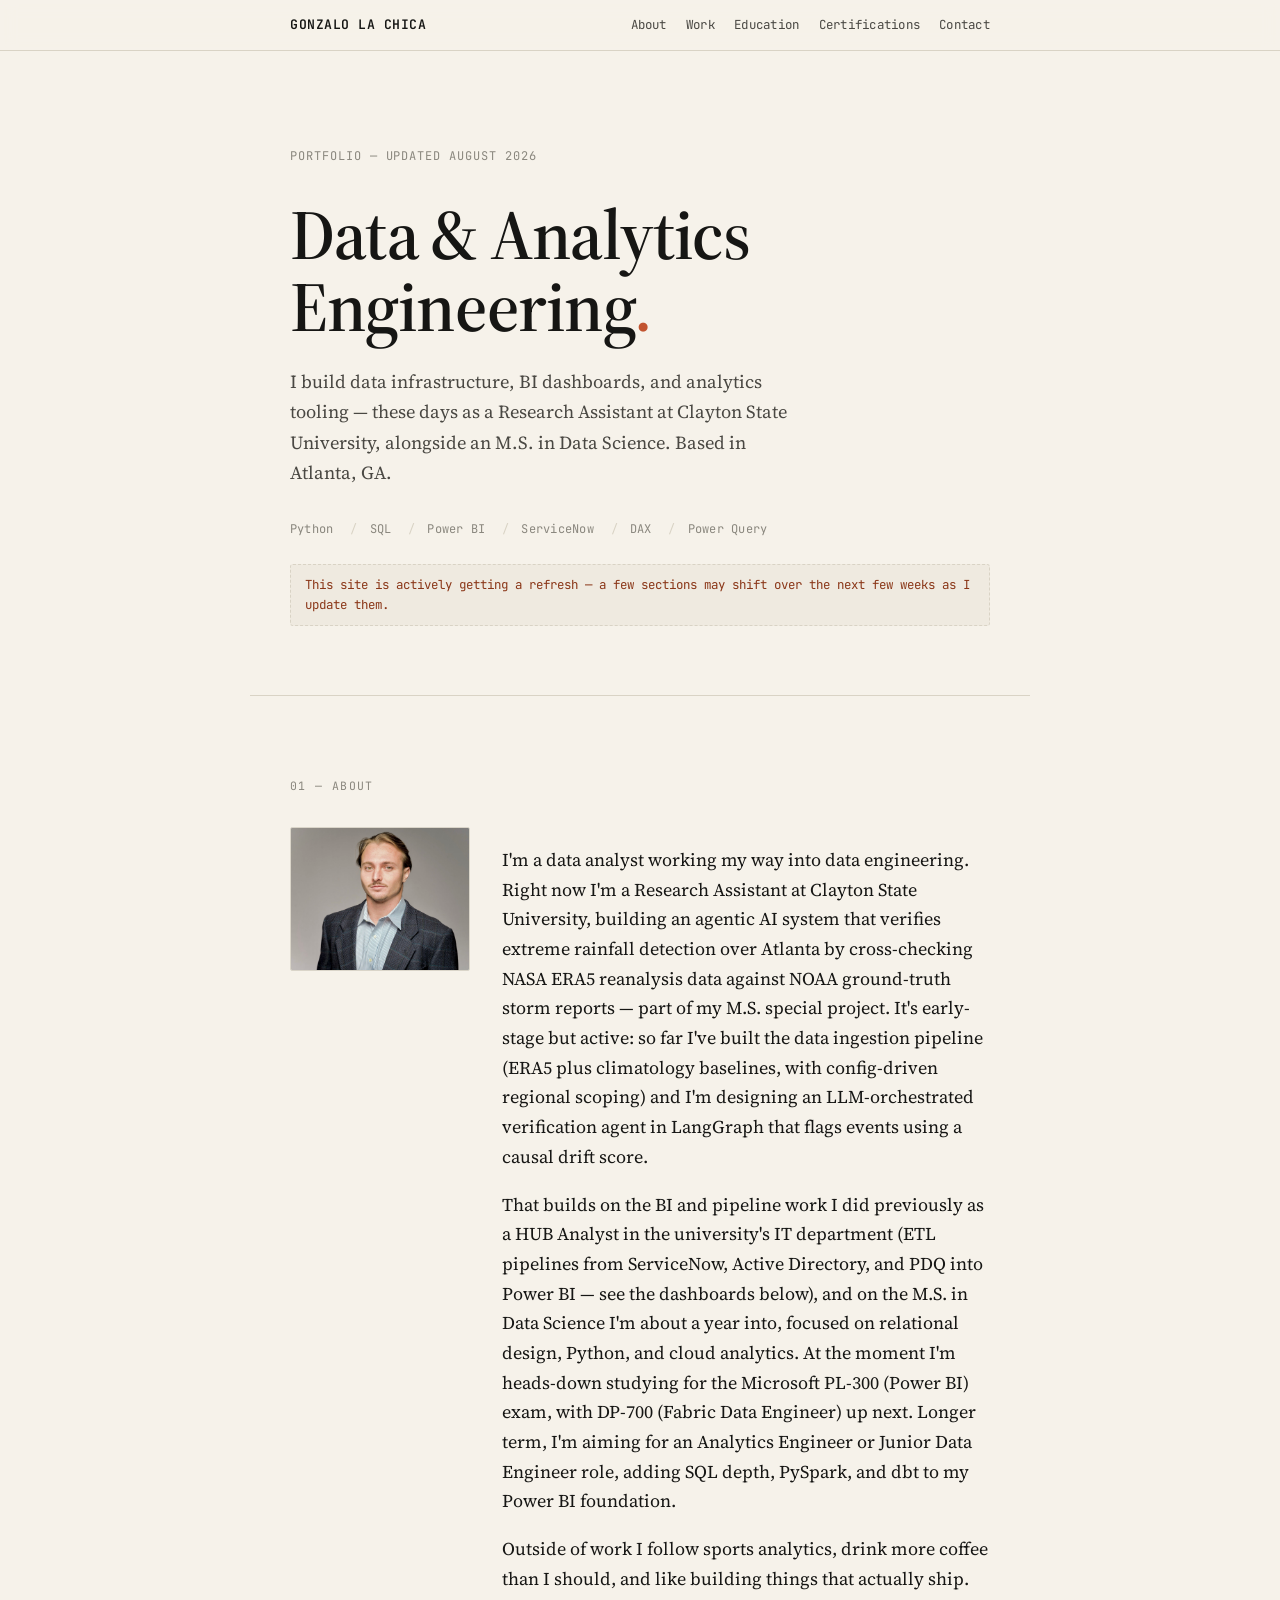
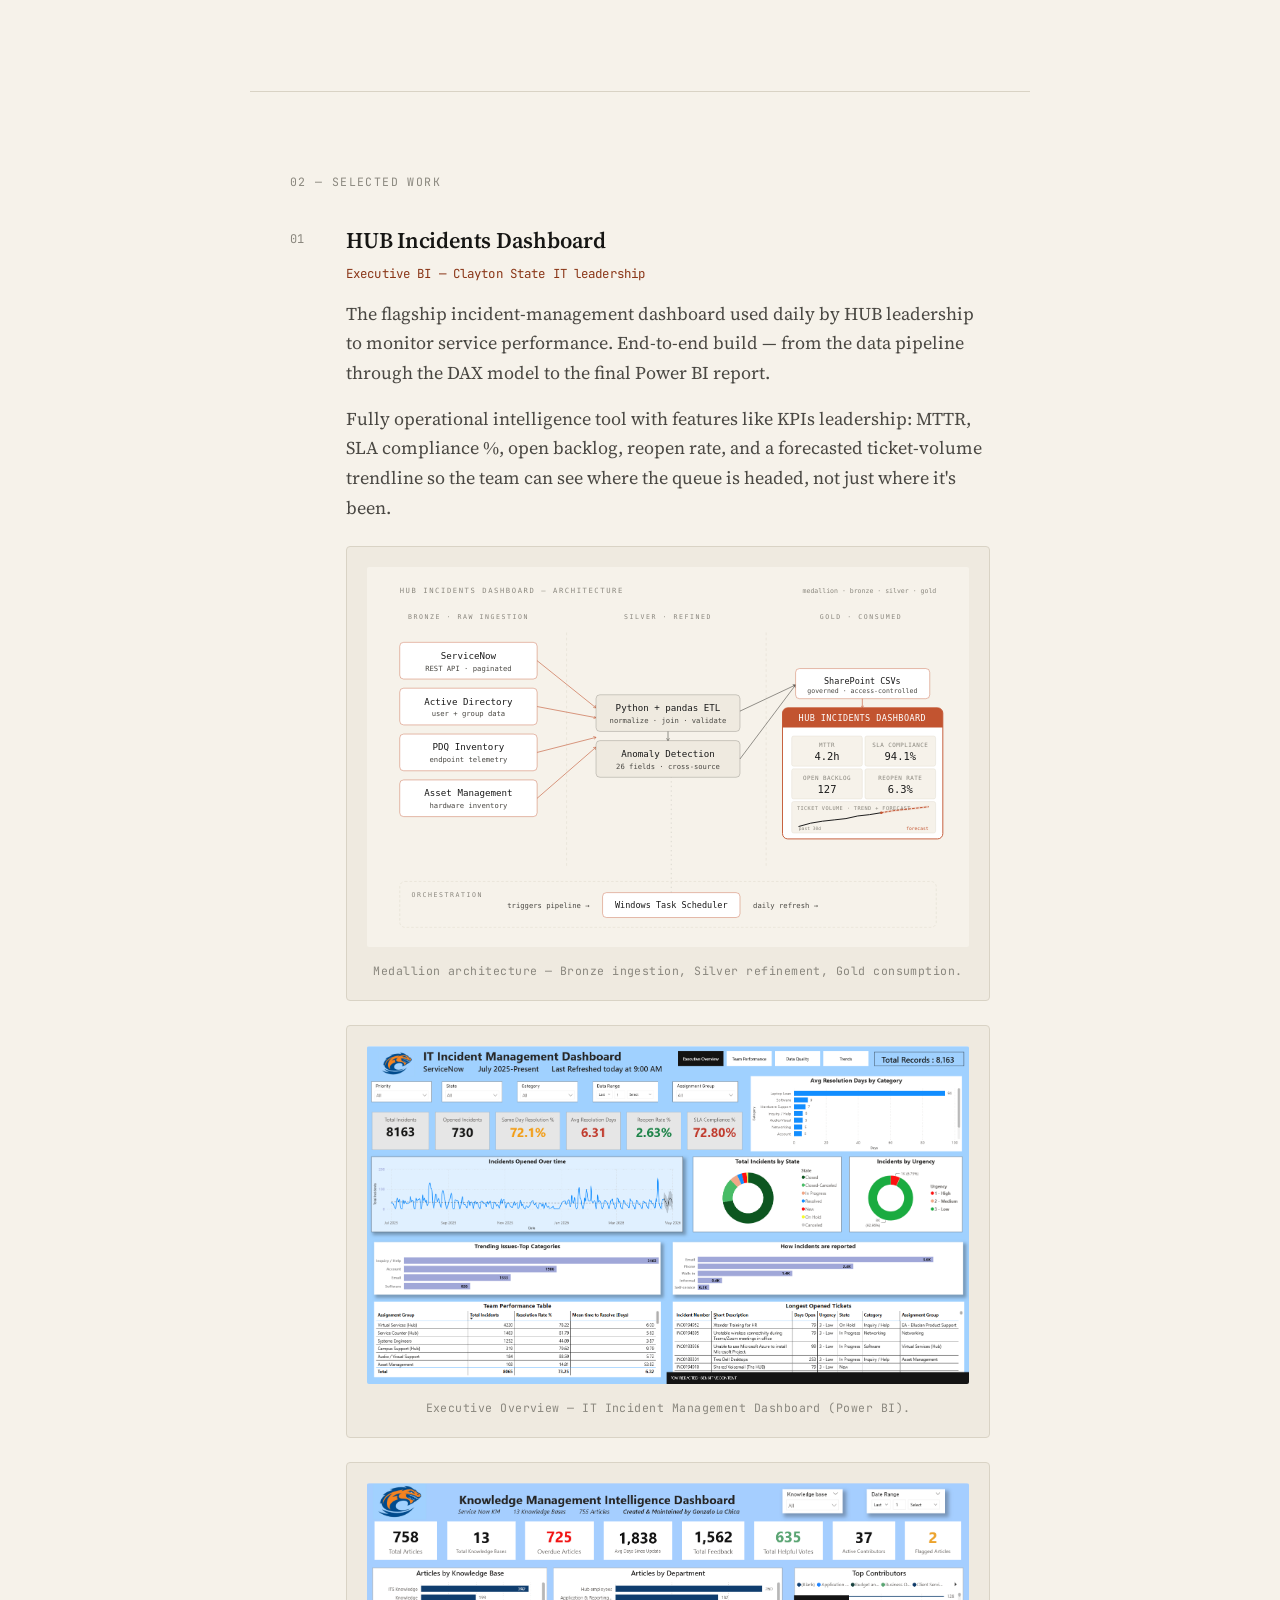
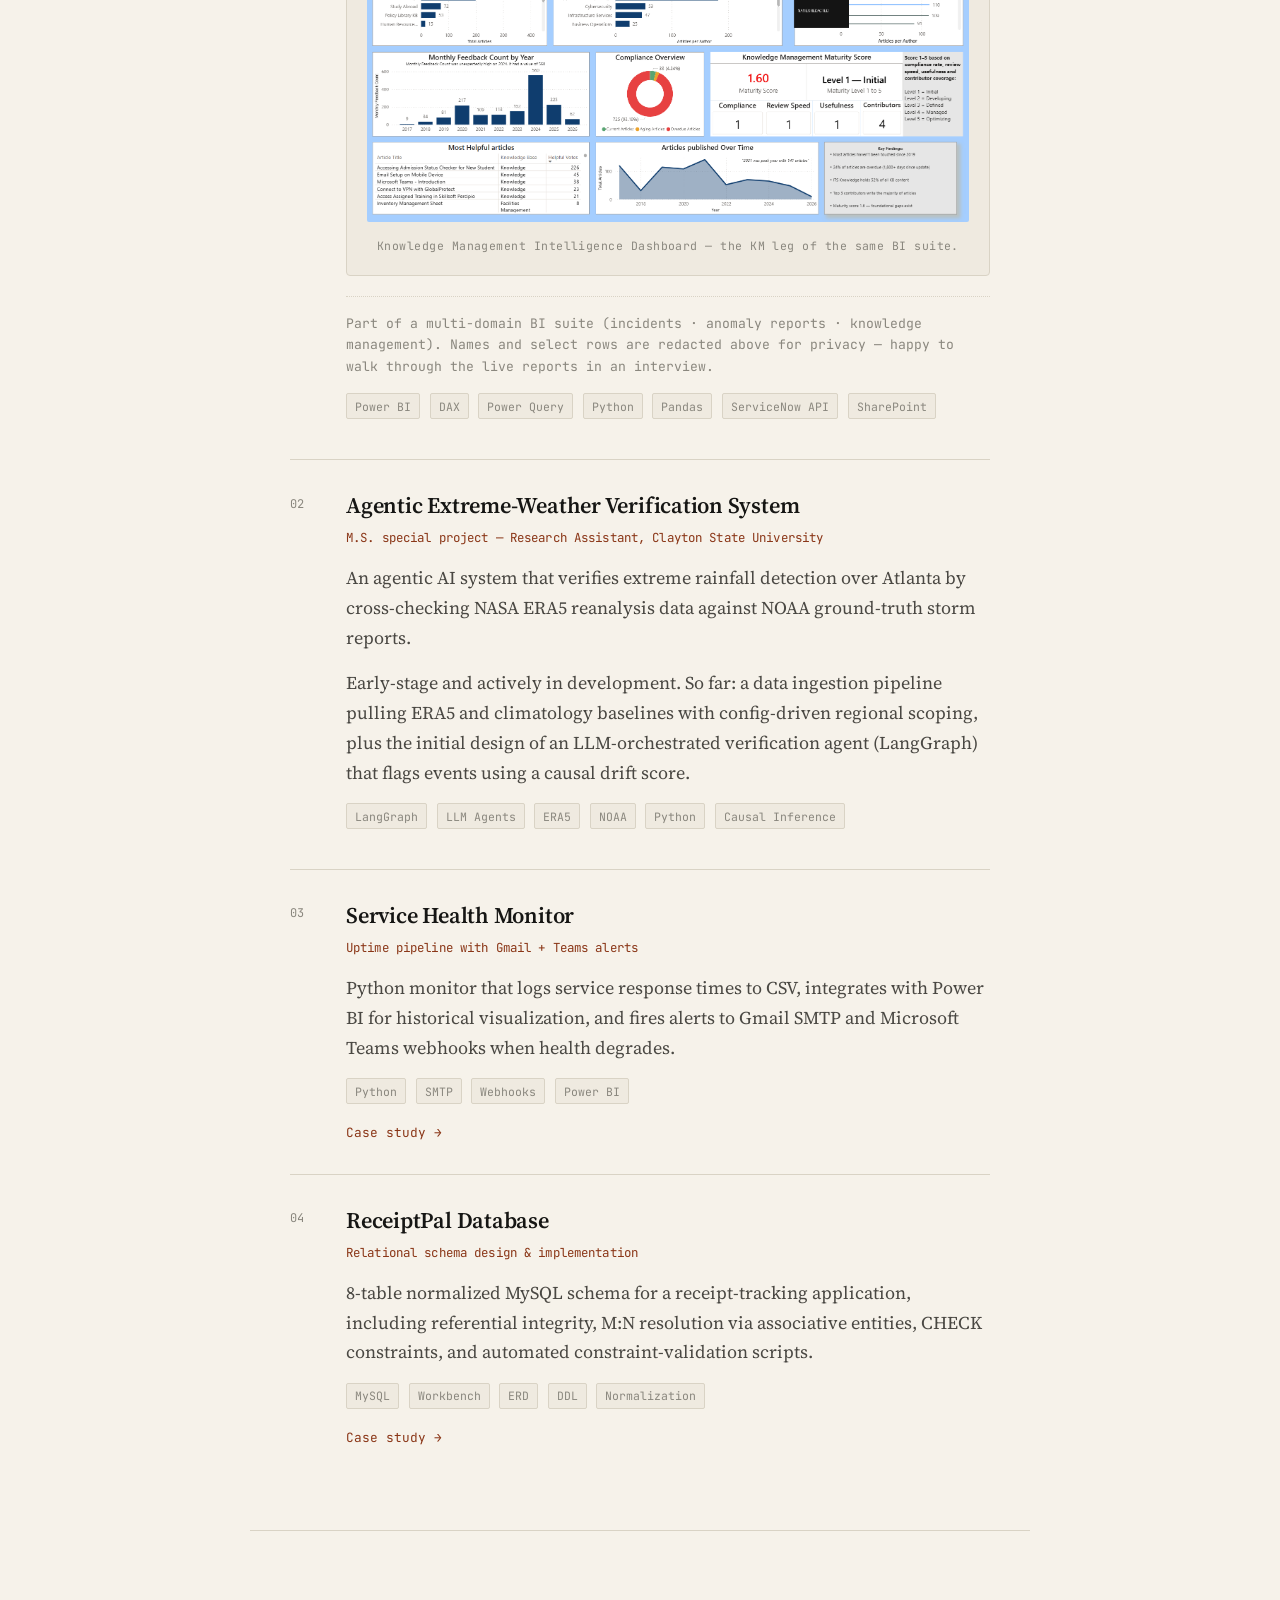
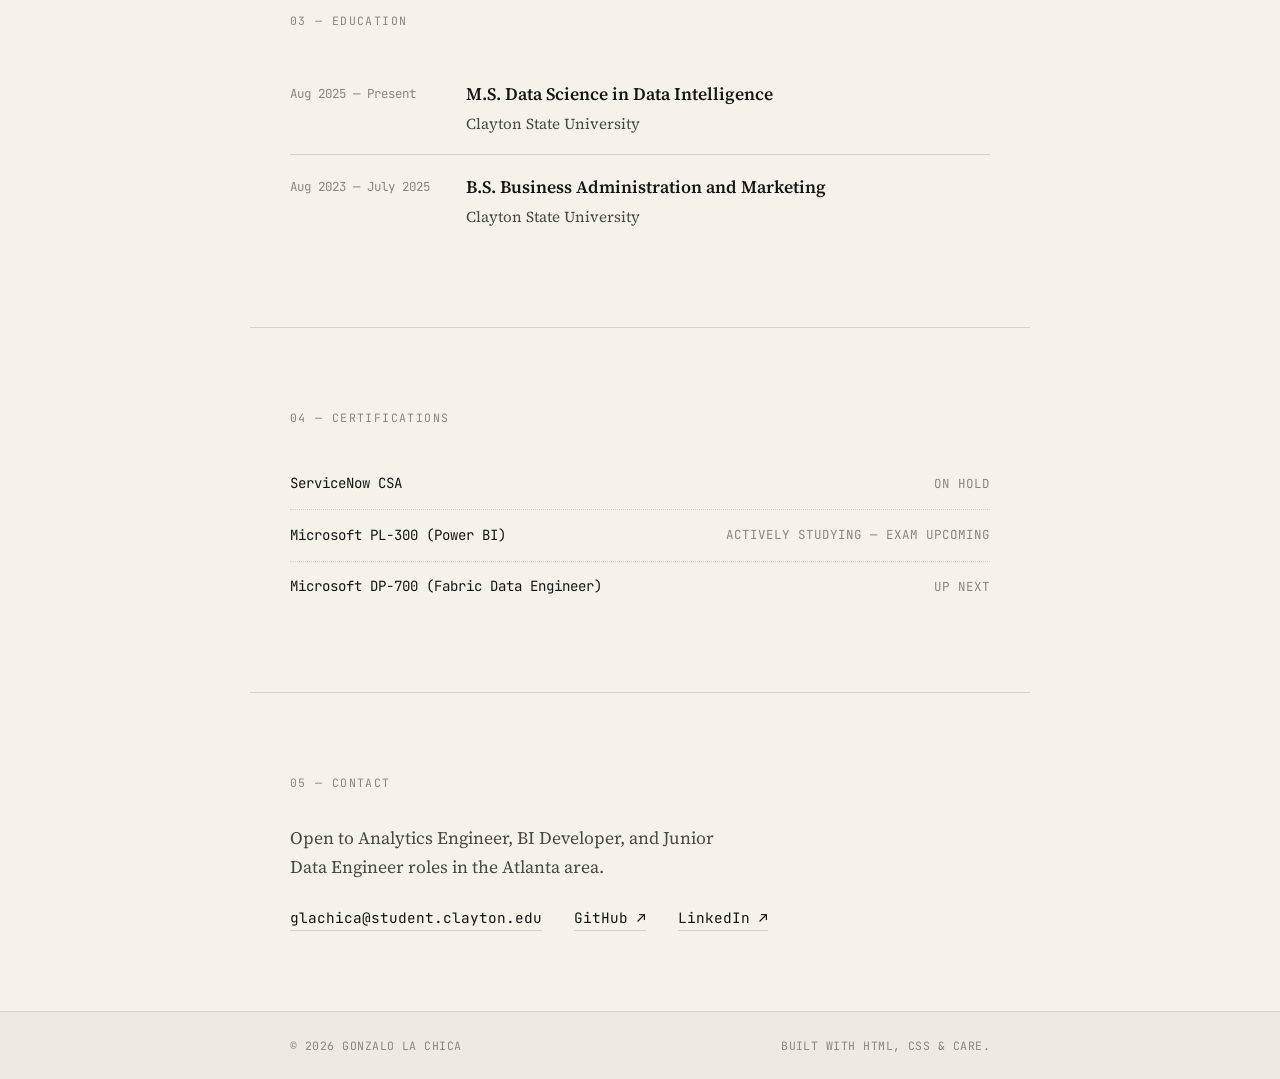
==== index.html @ 97ccc09b "Update portfolio: Research Assistant role, new extreme-weather project, cert status, Power BI screen" ====
<!DOCTYPE html>
<html lang="en">
<head>
  <meta charset="UTF-8" />
  <meta name="viewport" content="width=device-width, initial-scale=1.0" />
  <title>Gonzalo La Chica — Data & Analytics Engineer</title>
  <meta name="description" content="Research Assistant at Clayton State University. Building data infrastructure, BI dashboards, and analytics tooling." />
  <link rel="preconnect" href="https://fonts.googleapis.com" />
  <link rel="preconnect" href="https://fonts.gstatic.com" crossorigin />
  <link href="https://fonts.googleapis.com/css2?family=JetBrains+Mono:wght@400;500;600&family=Source+Serif+4:opsz,wght@8..60,400;8..60,500;8..60,600;8..60,700&display=swap" rel="stylesheet" />
  <link rel="stylesheet" href="style.css" />
</head>
<body>

  <!-- Top bar -->
  <header class="topbar">
    <div class="topbar__inner">
      <a href="#" class="topbar__brand">Gonzalo La Chica</a>
      <nav class="topbar__nav" aria-label="Primary">
        <a href="#about">About</a>
        <a href="#work">Work</a>
        <a href="#education">Education</a>
        <a href="#certifications">Certifications</a>
        <a href="#contact">Contact</a>
      </nav>
    </div>
  </header>

  <!-- Hero -->
  <section class="hero">
    <div class="hero__meta">Portfolio — Updated August 2026</div>
    <h1 class="hero__title">
      Data &amp; Analytics<br />
      Engineering<span class="accent">.</span>
    </h1>
    <p class="hero__lede">
      I build data infrastructure, BI dashboards, and analytics tooling —
      these days as a Research Assistant at Clayton State University,
      alongside an M.S. in Data Science. Based in Atlanta, GA.
    </p>
    <div class="hero__stack">
      <span>Python</span><span>SQL</span><span>Power BI</span><span>ServiceNow</span><span>DAX</span><span>Power Query</span>
    </div>
    <p class="hero__notice">
      This site is actively getting a refresh — a few sections may shift over the next few weeks as I update them.
    </p>
  </section>

  <main>

 <!-- About -->
<section id="about" class="section">
  <div class="section__label">01 — About</div>
  <div class="section__body about__grid">
    <div class="about__photo">
      <img src="assets/profile.jpg" alt="Gonzalo La Chica" />
    </div>
    <div class="about__text">
      <p>
        I'm a data analyst working my way into data engineering. Right now
        I'm a Research Assistant at Clayton State University, building an
        agentic AI system that verifies extreme rainfall detection over
        Atlanta by cross-checking NASA ERA5 reanalysis data against NOAA
        ground-truth storm reports — part of my M.S. special project. It's
        early-stage but active: so far I've built the data ingestion
        pipeline (ERA5 plus climatology baselines, with config-driven
        regional scoping) and I'm designing an LLM-orchestrated
        verification agent in LangGraph that flags events using a causal
        drift score.
      </p>
      <p>
        That builds on the BI and pipeline work I did previously as a HUB
        Analyst in the university's IT department (ETL pipelines from
        ServiceNow, Active Directory, and PDQ into Power BI — see the
        dashboards below), and on the M.S. in Data Science I'm about a year
        into, focused on relational design, Python, and cloud analytics. At
        the moment I'm heads-down studying for the Microsoft PL-300 (Power
        BI) exam, with DP-700 (Fabric Data Engineer) up next. Longer term,
        I'm aiming for an Analytics Engineer or Junior Data Engineer role,
        adding SQL depth, PySpark, and dbt to my Power BI foundation.
      </p>
      <p>
        Outside of work I follow sports analytics, drink more coffee than I
        should, and like building things that actually ship.
      </p>
    </div>
  </div>
</section>

    <!-- Work / Projects -->
    <section id="work" class="section">
      <div class="section__label">02 — Selected Work</div>
      <div class="section__body">

<article class="project project--featured">
          <div class="project__index">01</div>
          <div class="project__content">
            <h3 class="project__title">HUB Incidents Dashboard</h3>
            <p class="project__kicker">Executive BI — Clayton State IT leadership</p>
            <p class="project__desc">
              The flagship incident-management dashboard used daily by HUB
              leadership to monitor service performance. End-to-end build —
              from the data pipeline through the DAX model to the final
              Power BI report.
            </p>
            <p class="project__desc">
              Fully operational intelligence tool with features like KPIs leadership: MTTR, SLA
              compliance %, open backlog, reopen rate, and a forecasted
              ticket-volume trendline so the team can see where the queue is
              headed, not just where it's been.
            </p>

            <div class="project__figure">
              <img src="assets/hub-architecture.svg" alt="Medallion architecture diagram: Bronze ingestion sources flow into Silver Python and pandas ETL with anomaly detection, then into Gold layer SharePoint CSVs and Power BI dashboard. Windows Task Scheduler orchestrates the daily refresh." />
              <figcaption>Medallion architecture — Bronze ingestion, Silver refinement, Gold consumption.</figcaption>
            </div>

            <div class="project__figure">
              <img src="assets/hub-incidents-dashboard.png" alt="IT Incident Management Dashboard in Power BI, showing total incidents, opened incidents, same-day resolution rate, average resolution days, reopen rate, SLA compliance, resolution trends, and team performance." />
              <figcaption>Executive Overview — IT Incident Management Dashboard (Power BI).</figcaption>
            </div>

            <div class="project__figure">
              <img src="assets/knowledge-management-dashboard.png" alt="Knowledge Management Intelligence Dashboard in Power BI, showing article counts by knowledge base and department, top contributors, feedback trends, compliance overview, and a knowledge management maturity score." />
              <figcaption>Knowledge Management Intelligence Dashboard — the KM leg of the same BI suite.</figcaption>
            </div>

            <p class="project__desc project__desc--muted">
              Part of a multi-domain BI suite (incidents · anomaly reports ·
              knowledge management). Names and select rows are redacted
              above for privacy — happy to walk through the live reports in
              an interview.
            </p>

            <div class="project__tags">
              <span>Power BI</span><span>DAX</span><span>Power Query</span><span>Python</span><span>Pandas</span><span>ServiceNow API</span><span>SharePoint</span>
            </div>
          </div>
        </article>

        <article class="project">
          <div class="project__index">02</div>
          <div class="project__content">
            <h3 class="project__title">Agentic Extreme-Weather Verification System</h3>
            <p class="project__kicker">M.S. special project — Research Assistant, Clayton State University</p>
            <p class="project__desc">
              An agentic AI system that verifies extreme rainfall detection
              over Atlanta by cross-checking NASA ERA5 reanalysis data
              against NOAA ground-truth storm reports.
            </p>
            <p class="project__desc">
              Early-stage and actively in development. So far: a data
              ingestion pipeline pulling ERA5 and climatology baselines with
              config-driven regional scoping, plus the initial design of an
              LLM-orchestrated verification agent (LangGraph) that flags
              events using a causal drift score.
            </p>
            <div class="project__tags">
              <span>LangGraph</span><span>LLM Agents</span><span>ERA5</span><span>NOAA</span><span>Python</span><span>Causal Inference</span>
            </div>
          </div>
        </article>

        <article class="project">
          <div class="project__index">03</div>
          <div class="project__content">
            <h3 class="project__title">Service Health Monitor</h3>
            <p class="project__kicker">Uptime pipeline with Gmail + Teams alerts</p>
            <p class="project__desc">
              Python monitor that logs service response times to CSV,
              integrates with Power BI for historical visualization, and fires
              alerts to Gmail SMTP and Microsoft Teams webhooks when health
              degrades.
            </p>
            <div class="project__tags">
              <span>Python</span><span>SMTP</span><span>Webhooks</span><span>Power BI</span>
            </div>
            <div class="project__links">
              <a href="#">Case study →</a>
            </div>
          </div>
        </article>

        <article class="project">
          <div class="project__index">04</div>
          <div class="project__content">
            <h3 class="project__title">ReceiptPal Database</h3>
            <p class="project__kicker">Relational schema design &amp; implementation</p>
            <p class="project__desc">
              8-table normalized MySQL schema for a receipt-tracking
              application, including referential integrity, M:N resolution via
              associative entities, CHECK constraints, and automated
              constraint-validation scripts.
            </p>
            <div class="project__tags">
              <span>MySQL</span><span>Workbench</span><span>ERD</span><span>DDL</span><span>Normalization</span>
            </div>
            <div class="project__links">
              <a href="#">Case study →</a>
            </div>
          </div>
        </article>

      </div>
    </section>

    <!-- Education -->
    <section id="education" class="section">
      <div class="section__label">03 — Education</div>
      <div class="section__body">

        <div class="entry">
          <div class="entry__when">Aug 2025 — Present</div>
          <div class="entry__what">
            <h3>M.S. Data Science in Data Intelligence</h3>
            <p>Clayton State University</p>
          </div>
        </div>

        <div class="entry">
          <div class="entry__when">Aug 2023 — July 2025</div>
          <div class="entry__what">
            <h3>B.S. Business Administration and Marketing</h3>
            <p>Clayton State University</p>
          </div>
        </div>

      </div>
    </section>

    <!-- Certifications -->
    <section id="certifications" class="section">
      <div class="section__label">04 — Certifications</div>
      <div class="section__body">
        <ul class="cert-list">
          <li><span class="cert-list__name">ServiceNow CSA</span> <span class="cert-list__status">On hold</span></li>
          <li><span class="cert-list__name">Microsoft PL-300 (Power BI)</span> <span class="cert-list__status">Actively studying — exam upcoming</span></li>
          <li><span class="cert-list__name">Microsoft DP-700 (Fabric Data Engineer)</span> <span class="cert-list__status">Up next</span></li>
        </ul>
      </div>
    </section>

    <!-- Contact -->
    <section id="contact" class="section section--contact">
      <div class="section__label">05 — Contact</div>
      <div class="section__body">
        <p class="contact__lede">
          Open to Analytics Engineer, BI Developer, and Junior Data Engineer
          roles in the Atlanta area.
        </p>
        <div class="contact__links">
          <a href="mailto:your.email@example.com">glachica@student.clayton.edu</a>
          <a href="https://github.com/gonzalolachica" target="_blank" rel="noopener">GitHub ↗</a>
          <a href="https://www.linkedin.com/in/gonzalolachica/" target="_blank" rel="noopener">LinkedIn ↗</a>
        </div>
      </div>
    </section>

  </main>

  <footer class="footer">
    <div class="footer__inner">
      <span>© 2026 Gonzalo La Chica</span>
      <span>Built with HTML, CSS &amp; care.</span>
    </div>
  </footer>

  <script src="script.js"></script>
</body>
</html>
---- style.css ----
/* =====================================================================
   Gonzalo La Chica — Portfolio Styles
   Aesthetic: editorial / technical — warm cream background, near-black
   text, single terracotta accent, monospace headings + serif body.
   ===================================================================== */

:root {
  --bg:        #f6f2ea;
  --bg-alt:    #efeae0;
  --ink:       #161614;
  --ink-soft:  #4a4843;
  --ink-faint: #8a877e;
  --rule:      #d9d3c5;
  --accent:    #c25430;
  --accent-ink:#8a3617;

  --font-mono:  "JetBrains Mono", ui-monospace, SFMono-Regular, Menlo, monospace;
  --font-serif: "Source Serif 4", "Source Serif Pro", Georgia, serif;

  --max: 780px;
  --pad: clamp(1.25rem, 4vw, 2.5rem);
}

* { box-sizing: border-box; }

html { scroll-behavior: smooth; }

body {
  margin: 0;
  background: var(--bg);
  color: var(--ink);
  font-family: var(--font-serif);
  font-size: 18px;
  line-height: 1.65;
  -webkit-font-smoothing: antialiased;
  text-rendering: optimizeLegibility;
}

a {
  color: var(--ink);
  text-decoration: none;
  border-bottom: 1px solid var(--rule);
  transition: color .15s ease, border-color .15s ease;
}
a:hover { color: var(--accent); border-color: var(--accent); }

.accent { color: var(--accent); }

/* ---------- Top bar ---------- */
.topbar {
  position: sticky;
  top: 0;
  z-index: 10;
  background: color-mix(in srgb, var(--bg) 92%, transparent);
  backdrop-filter: saturate(140%) blur(8px);
  border-bottom: 1px solid var(--rule);
}
.topbar__inner {
  max-width: var(--max);
  margin: 0 auto;
  padding: .9rem var(--pad);
  display: flex;
  align-items: baseline;
  justify-content: space-between;
  gap: 1.5rem;
}
.topbar__brand {
  font-family: var(--font-mono);
  font-weight: 600;
  font-size: .82rem;
  letter-spacing: .04em;
  text-transform: uppercase;
  border: none;
}
.topbar__nav {
  display: flex;
  gap: 1.2rem;
  font-family: var(--font-mono);
  font-size: .78rem;
  letter-spacing: .02em;
}
.topbar__nav a {
  border: none;
  color: var(--ink-soft);
}
.topbar__nav a:hover { color: var(--accent); }

@media (max-width: 640px) {
  .topbar__nav { gap: .75rem; font-size: .7rem; }
  .topbar__nav a:nth-child(n+4) { display: none; } /* hide last items on small screens */
}

/* ---------- Hero ---------- */
.hero {
  max-width: var(--max);
  margin: 0 auto;
  padding: clamp(3.5rem, 10vw, 6rem) var(--pad) clamp(2rem, 6vw, 3.5rem);
}
.hero__meta {
  font-family: var(--font-mono);
  font-size: .75rem;
  letter-spacing: .08em;
  text-transform: uppercase;
  color: var(--ink-faint);
  margin-bottom: 2rem;
}
.hero__title {
  font-family: var(--font-serif);
  font-weight: 600;
  font-size: clamp(2.6rem, 7vw, 4.4rem);
  line-height: 1.02;
  letter-spacing: -0.02em;
  margin: 0 0 1.5rem;
}
.hero__lede {
  font-size: 1.15rem;
  color: var(--ink-soft);
  max-width: 58ch;
  margin: 0 0 2rem;
}
.hero__stack {
  display: flex;
  flex-wrap: wrap;
  gap: .4rem .75rem;
  font-family: var(--font-mono);
  font-size: .75rem;
  color: var(--ink-faint);
  letter-spacing: .02em;
}
.hero__stack span::after { content: " /"; margin-left: .6rem; color: var(--rule); }
.hero__stack span:last-child::after { content: ""; }

.hero__notice {
  margin-top: 1.5rem;
  padding: .6rem .9rem;
  font-family: var(--font-mono);
  font-size: .78rem;
  color: var(--accent-ink);
  background: var(--bg-alt);
  border: 1px dashed var(--rule);
  border-radius: 3px;
  display: inline-block;
}

/* ---------- Section scaffold ---------- */
.section {
  max-width: var(--max);
  margin: 0 auto;
  padding: clamp(3rem, 7vw, 5rem) var(--pad);
  border-top: 1px solid var(--rule);
}
.section__label {
  font-family: var(--font-mono);
  font-size: .72rem;
  letter-spacing: .12em;
  text-transform: uppercase;
  color: var(--ink-faint);
  margin-bottom: 2rem;
}
.section__body > p + p { margin-top: 1rem; }

/* ---------- Projects ---------- */
.project {
  display: grid;
  grid-template-columns: 2.5rem 1fr;
  gap: 1rem;
  padding: 1.75rem 0;
  border-bottom: 1px solid var(--rule);
}
.project:first-of-type { padding-top: 0; }
.project:last-of-type  { border-bottom: none; padding-bottom: 0; }

.project__index {
  font-family: var(--font-mono);
  font-size: .75rem;
  color: var(--ink-faint);
  padding-top: .4rem;
}
.project__title {
  font-family: var(--font-serif);
  font-weight: 600;
  font-size: 1.4rem;
  letter-spacing: -0.01em;
  margin: 0 0 .2rem;
}
.project__kicker {
  font-family: var(--font-mono);
  font-size: .78rem;
  color: var(--accent-ink);
  margin: 0 0 .9rem;
  letter-spacing: .01em;
}
.project__desc {
  margin: 0 0 1rem;
  color: var(--ink-soft);
}
.project__tags {
  display: flex;
  flex-wrap: wrap;
  gap: .35rem .6rem;
  font-family: var(--font-mono);
  font-size: .72rem;
  color: var(--ink-faint);
  margin-bottom: .75rem;
}
.project__tags span {
  padding: .15rem .5rem;
  border: 1px solid var(--rule);
  border-radius: 2px;
  background: var(--bg-alt);
}
.project__links a {
  font-family: var(--font-mono);
  font-size: .8rem;
  border: none;
  color: var(--accent-ink);
}
.project__links a:hover { color: var(--accent); }

/* ---------- Entries (education) ---------- */
.entry {
  display: grid;
  grid-template-columns: 10rem 1fr;
  gap: 1rem;
  padding: 1.1rem 0;
  border-bottom: 1px solid var(--rule);
}
.entry:last-child { border-bottom: none; }
.entry__when {
  font-family: var(--font-mono);
  font-size: .78rem;
  color: var(--ink-faint);
  padding-top: .25rem;
}
.entry__what h3 {
  margin: 0 0 .15rem;
  font-weight: 600;
  font-size: 1.1rem;
}
.entry__what p {
  margin: 0;
  color: var(--ink-soft);
  font-size: .95rem;
}

@media (max-width: 560px) {
  .entry { grid-template-columns: 1fr; gap: .2rem; }
}

/* ---------- Certifications ---------- */
.cert-list {
  list-style: none;
  padding: 0;
  margin: 0;
}
.cert-list li {
  display: flex;
  justify-content: space-between;
  gap: 1rem;
  padding: .85rem 0;
  border-bottom: 1px dotted var(--rule);
  font-family: var(--font-mono);
  font-size: .88rem;
}
.cert-list li:last-child { border-bottom: none; }
.cert-list__name { color: var(--ink); }
.cert-list__status {
  color: var(--ink-faint);
  font-size: .78rem;
  text-transform: uppercase;
  letter-spacing: .08em;
  padding-top: .1rem;
}

/* ---------- Contact ---------- */
.section--contact { padding-bottom: 5rem; }
.contact__lede {
  font-size: 1.1rem;
  color: var(--ink-soft);
  margin: 0 0 1.5rem;
  max-width: 50ch;
}
.contact__links {
  display: flex;
  flex-wrap: wrap;
  gap: 1rem 2rem;
  font-family: var(--font-mono);
  font-size: .9rem;
}

/* ---------- Footer ---------- */
.footer {
  border-top: 1px solid var(--rule);
  background: var(--bg-alt);
}
.footer__inner {
  max-width: var(--max);
  margin: 0 auto;
  padding: 1.5rem var(--pad);
  display: flex;
  justify-content: space-between;
  gap: 1rem;
  font-family: var(--font-mono);
  font-size: .72rem;
  color: var(--ink-faint);
  letter-spacing: .04em;
  text-transform: uppercase;
}
@media (max-width: 560px) {
  .footer__inner { flex-direction: column; gap: .3rem; }
}

/* ---------- About grid with photo ---------- */
.about__grid {
  display: grid;
  grid-template-columns: 180px 1fr;
  gap: 2rem;
  align-items: start;
}
.about__photo img {
  width: 100%;
  border-radius: 2px;
  filter: grayscale(15%) contrast(1.02);
  border: 1px solid var(--rule);
  display: block;
}
.about__text > p + p { margin-top: 1rem; }

@media (max-width: 560px) {
  .about__grid {
    grid-template-columns: 1fr;
    gap: 1.5rem;
  }
  .about__photo {
    max-width: 180px;
  }
}

/* ---------- Featured project figure ---------- */
.project--featured .project__desc:first-of-type {
  font-size: 1.02rem;
}

.project__figure {
  margin: 1.5rem 0 1.25rem;
  padding: 1.25rem;
  background: var(--bg-alt);
  border: 1px solid var(--rule);
  border-radius: 4px;
}
.project__figure img {
  width: 100%;
  height: auto;
  display: block;
  border-radius: 2px;
}
.project__figure figcaption {
  font-family: var(--font-mono);
  font-size: .72rem;
  color: var(--ink-faint);
  letter-spacing: .04em;
  margin-top: .85rem;
  text-align: center;
}

.project__desc--muted {
  font-family: var(--font-mono);
  font-size: .82rem;
  color: var(--ink-faint);
  border-top: 1px dotted var(--rule);
  padding-top: 1rem;
  margin-top: 1.25rem;
}


/* ---------- Reveal on scroll ---------- */
.section, .project, .entry {
  opacity: 0;
  transform: translateY(12px);
  transition: opacity .6s ease, transform .6s ease;
}
.section.is-visible,
.project.is-visible,
.entry.is-visible {
  opacity: 1;
  transform: none;
}
@media (prefers-reduced-motion: reduce) {
  .section, .project, .entry { opacity: 1; transform: none; transition: none; }
  html { scroll-behavior: auto; }
}
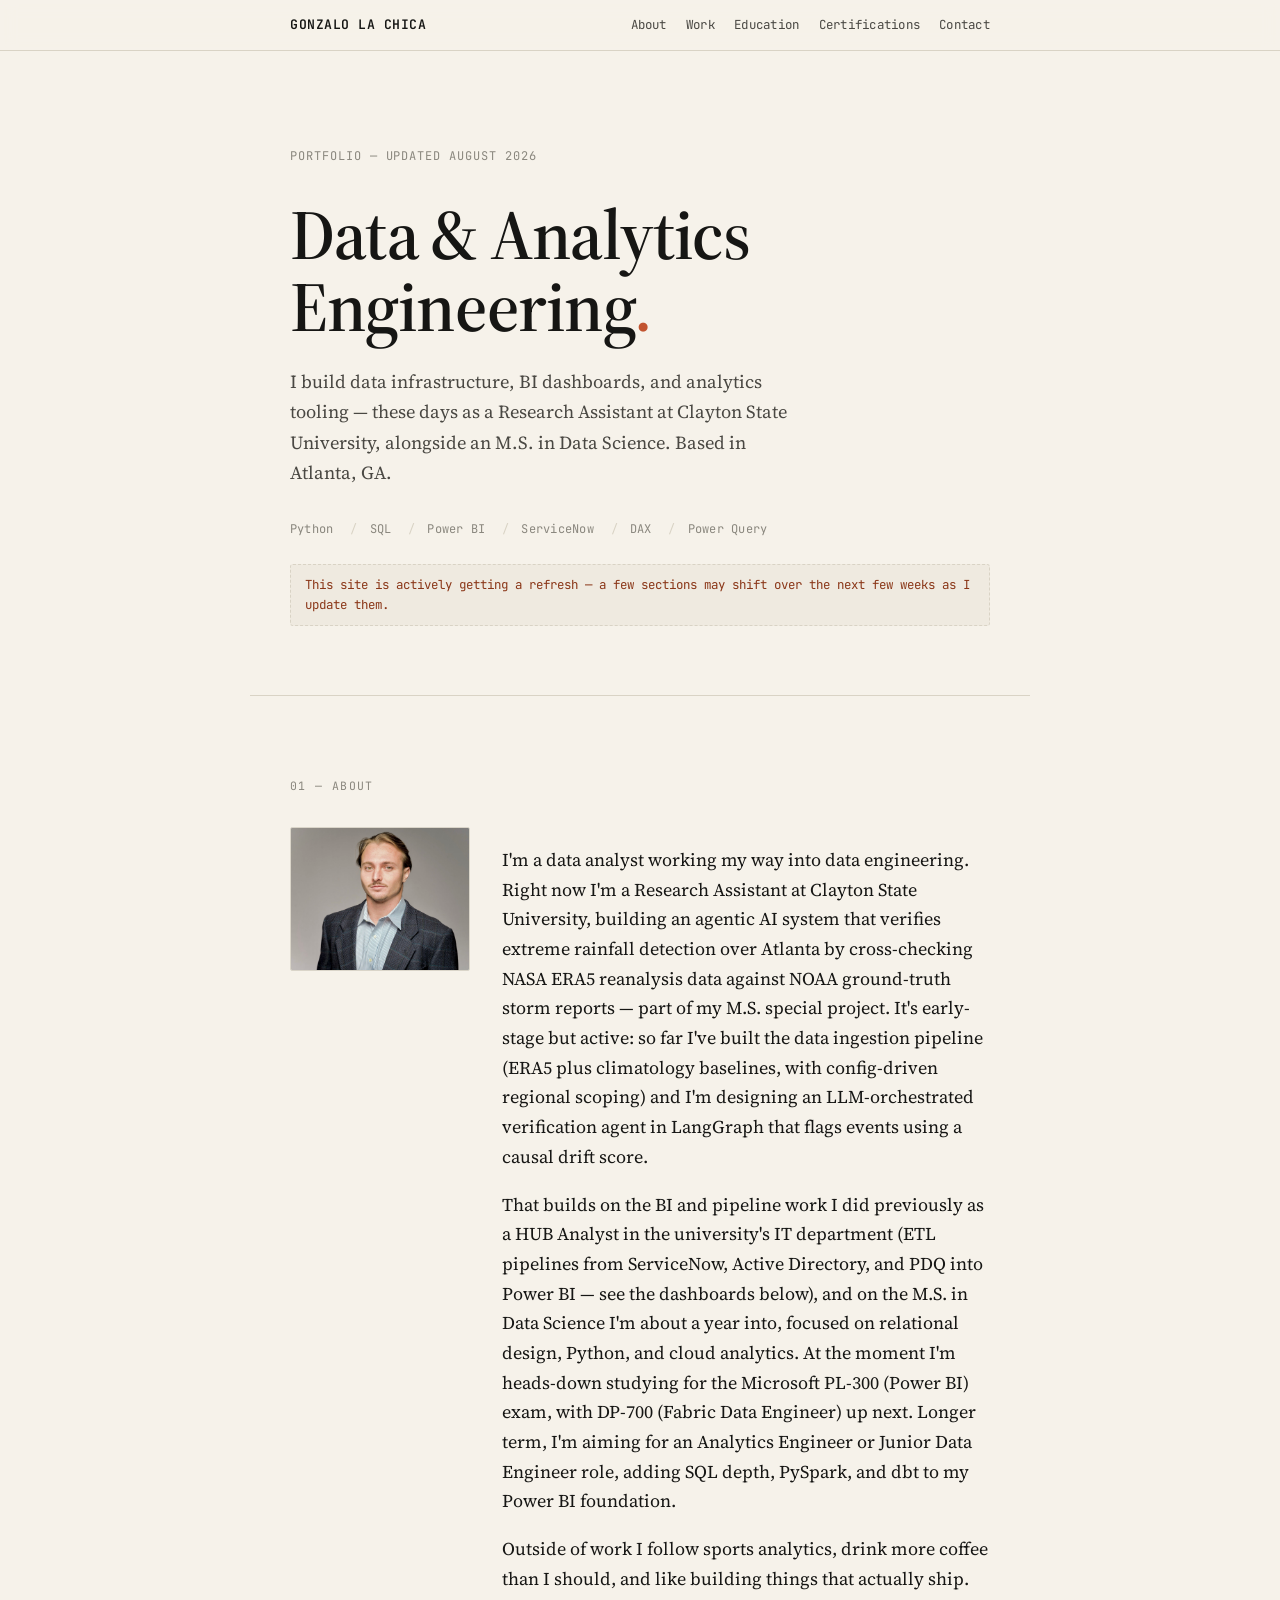
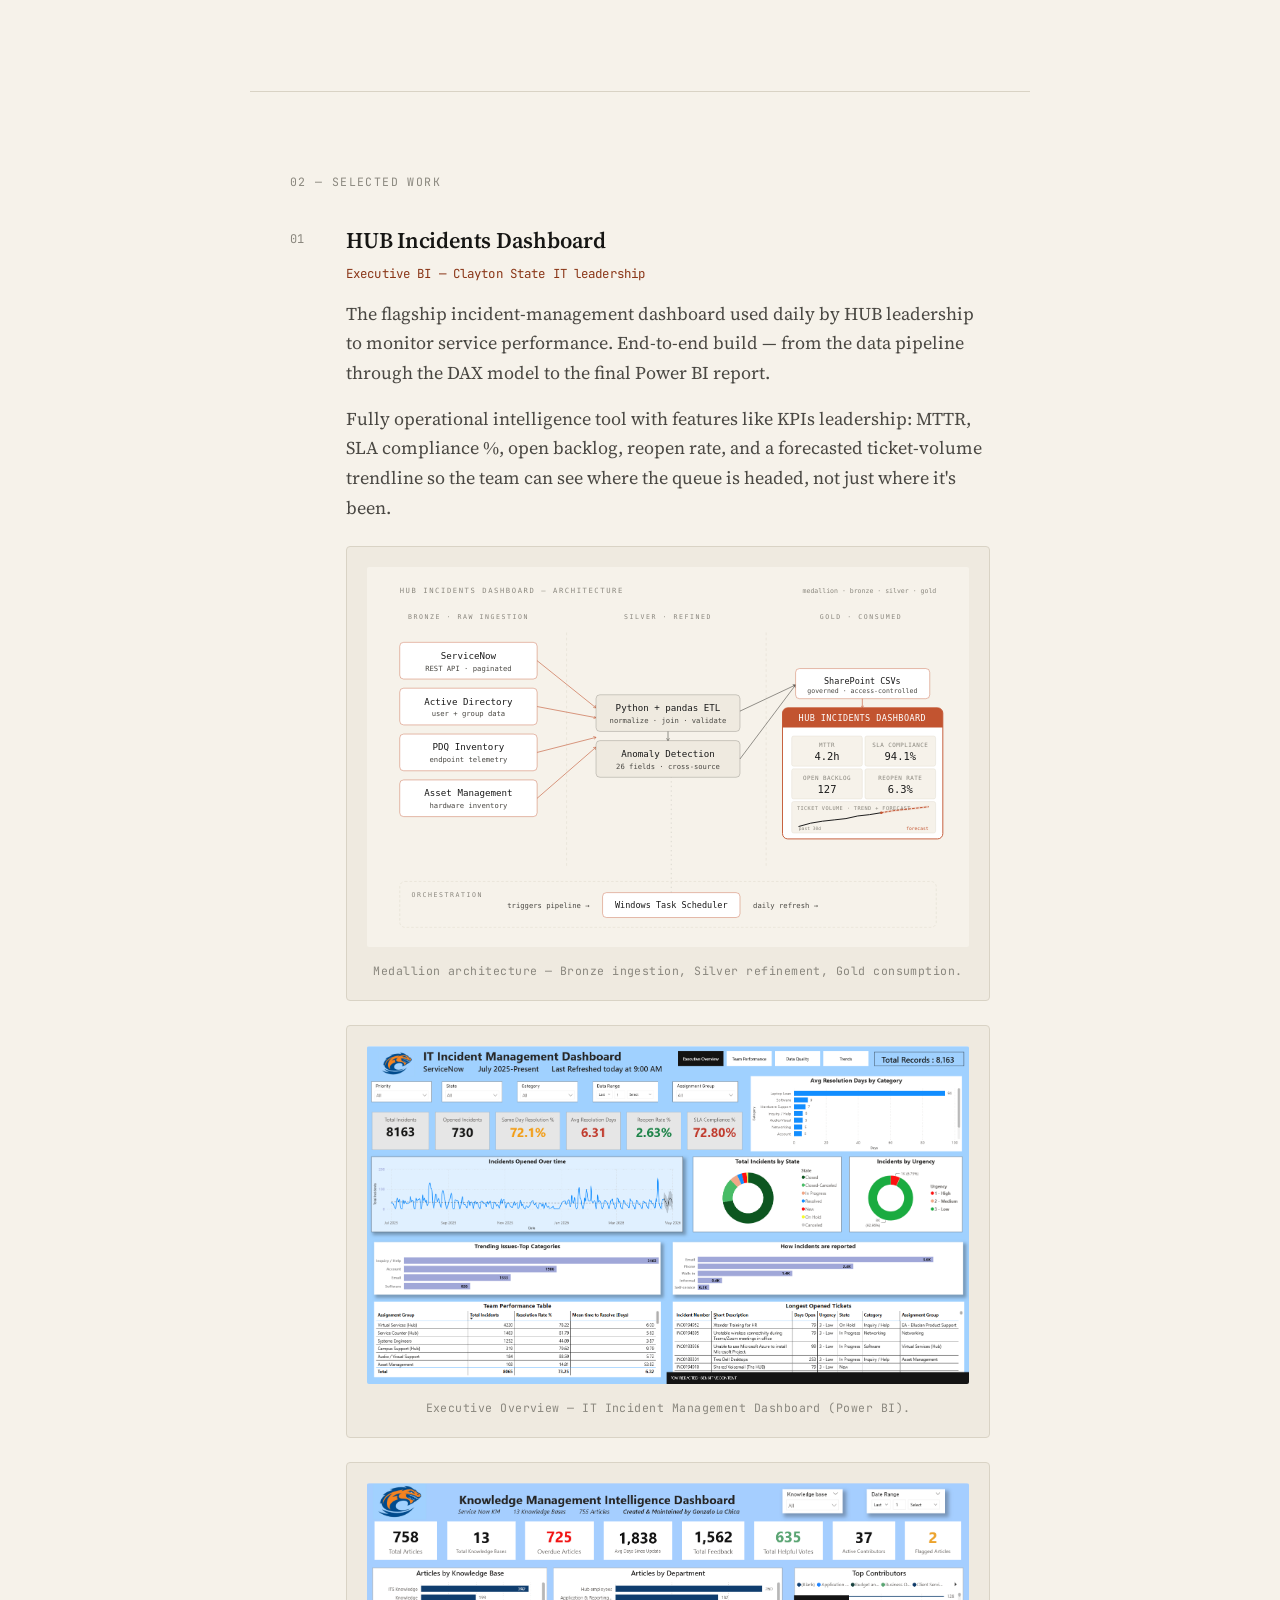
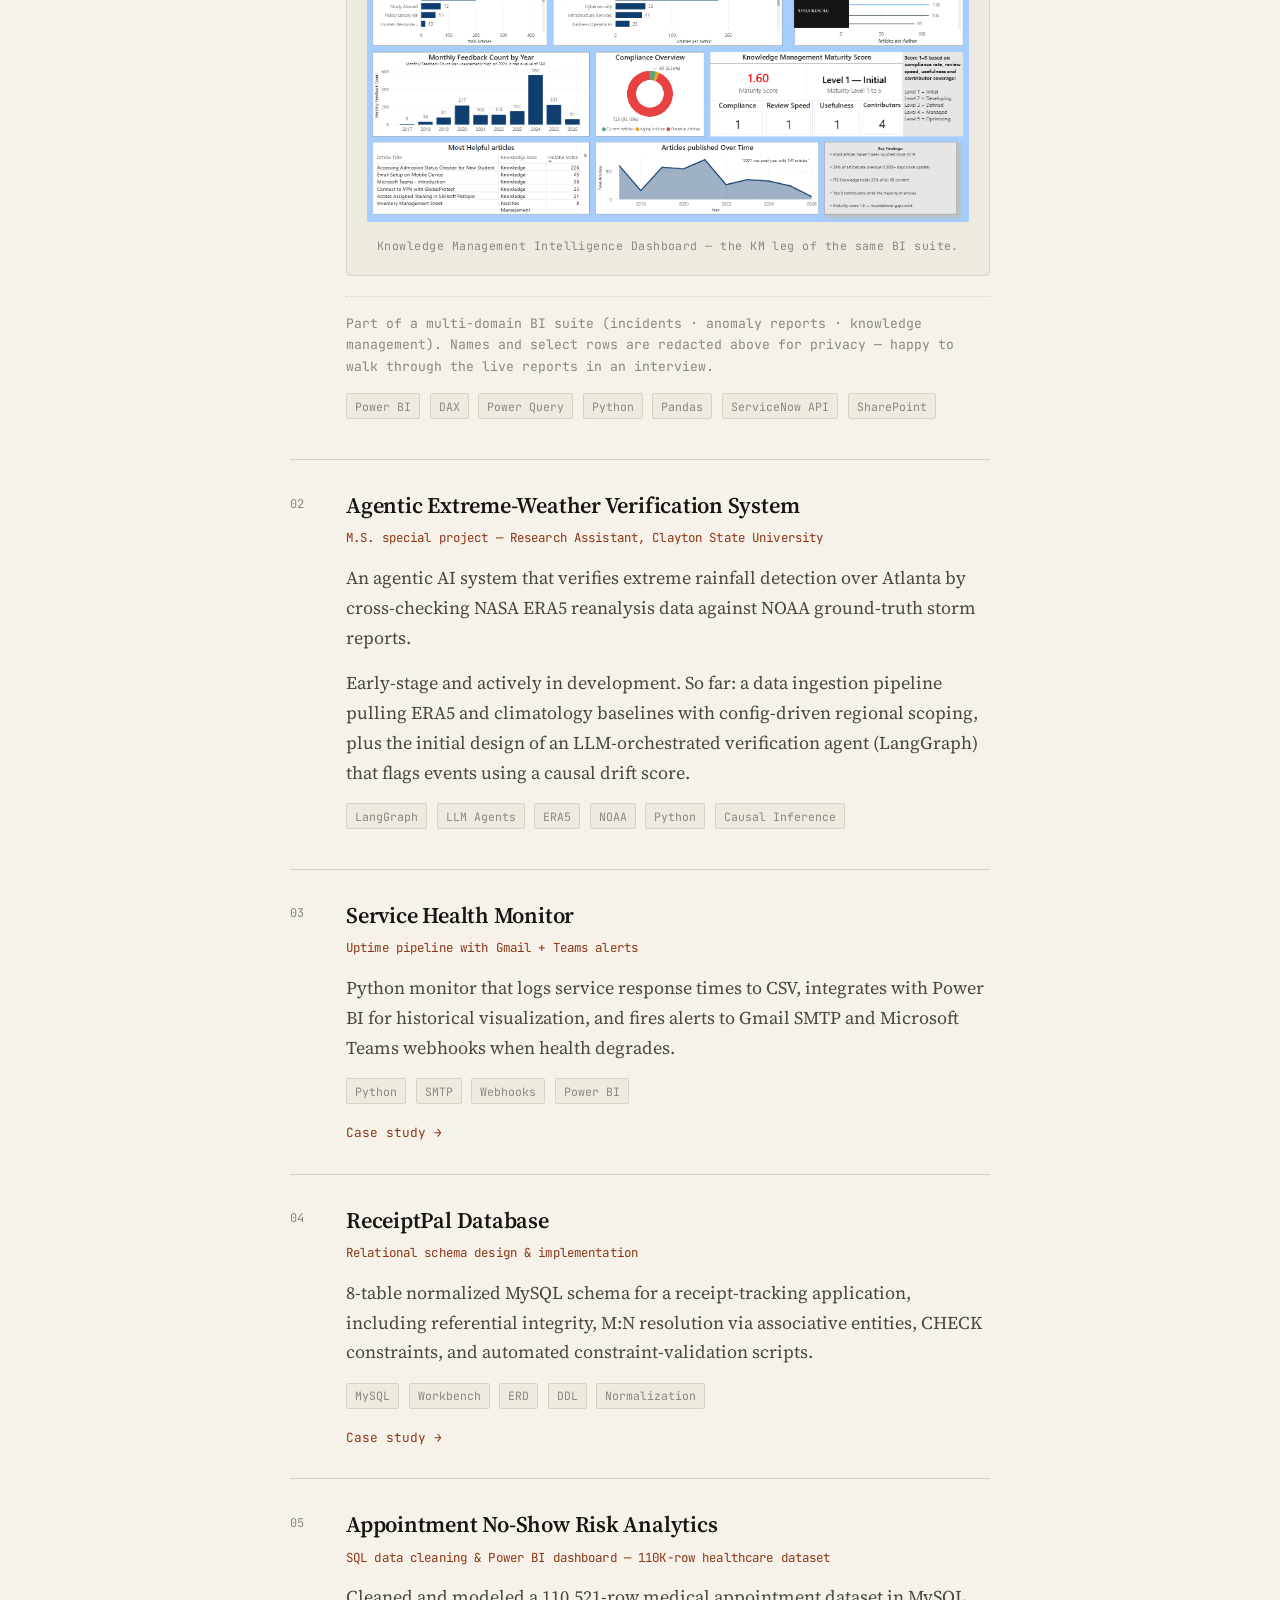
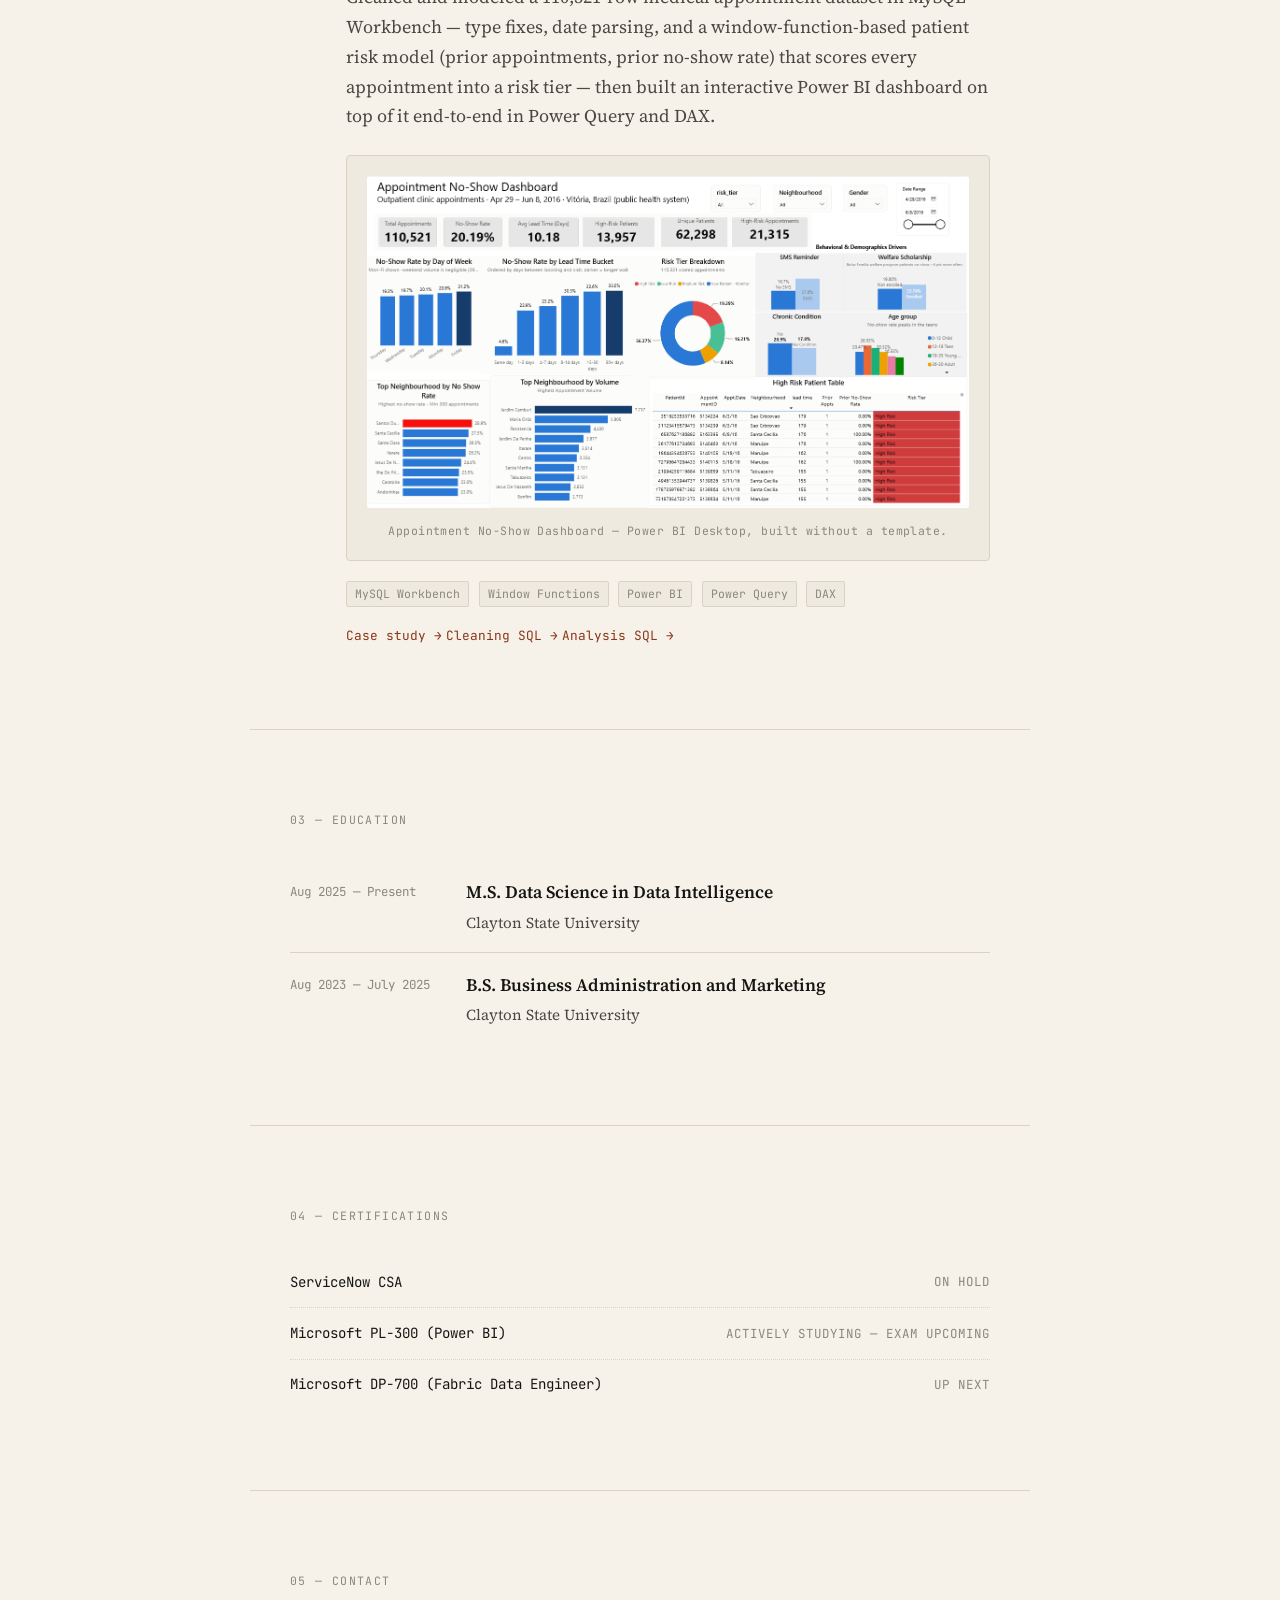
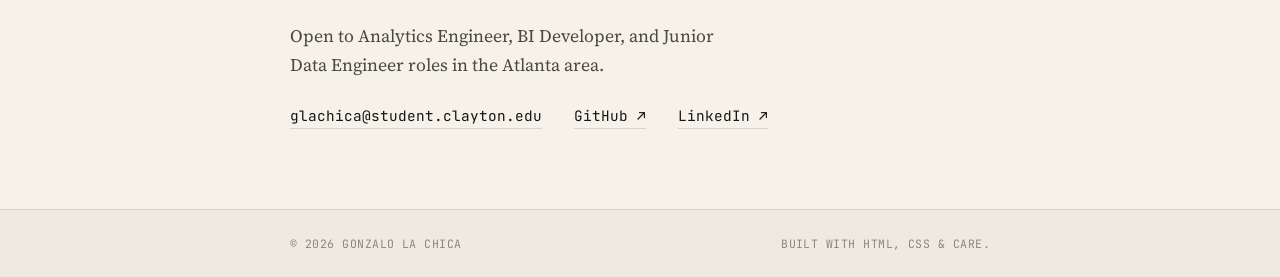
==== commit 154f3314: "Add appointment no-show analytics case study, dashboard, and SQL scripts" ====
--- a/index.html
+++ b/index.html
@@ -201,6 +201,35 @@
           </div>
         </article>
 
+        <article class="project">
+          <div class="project__index">05</div>
+          <div class="project__content">
+            <h3 class="project__title">Appointment No-Show Risk Analytics</h3>
+            <p class="project__kicker">SQL data cleaning &amp; Power BI dashboard — 110K-row healthcare dataset</p>
+            <p class="project__desc">
+              Cleaned and modeled a 110,521-row medical appointment dataset in MySQL
+              Workbench — type fixes, date parsing, and a window-function-based
+              patient risk model (prior appointments, prior no-show rate) that scores
+              every appointment into a risk tier — then built an interactive Power BI
+              dashboard on top of it end-to-end in Power Query and DAX.
+            </p>
+
+            <div class="project__figure">
+              <img src="assets/no-show-dashboard.png" alt="Appointment No-Show Dashboard in Power BI Desktop, showing KPI cards, no-show rate by day of week and lead time, the risk tier breakdown, top neighbourhoods, behavioral and demographic drivers, and the high-risk patient table." />
+              <figcaption>Appointment No-Show Dashboard — Power BI Desktop, built without a template.</figcaption>
+            </div>
+
+            <div class="project__tags">
+              <span>MySQL Workbench</span><span>Window Functions</span><span>Power BI</span><span>Power Query</span><span>DAX</span>
+            </div>
+            <div class="project__links">
+              <a href="appointment-no-shows-case-study.html">Case study →</a>
+              <a href="sql/clinical_appt_cleanup.sql">Cleaning SQL →</a>
+              <a href="sql/clinical_appt_analysis.sql">Analysis SQL →</a>
+            </div>
+          </div>
+        </article>
+
       </div>
     </section>
 
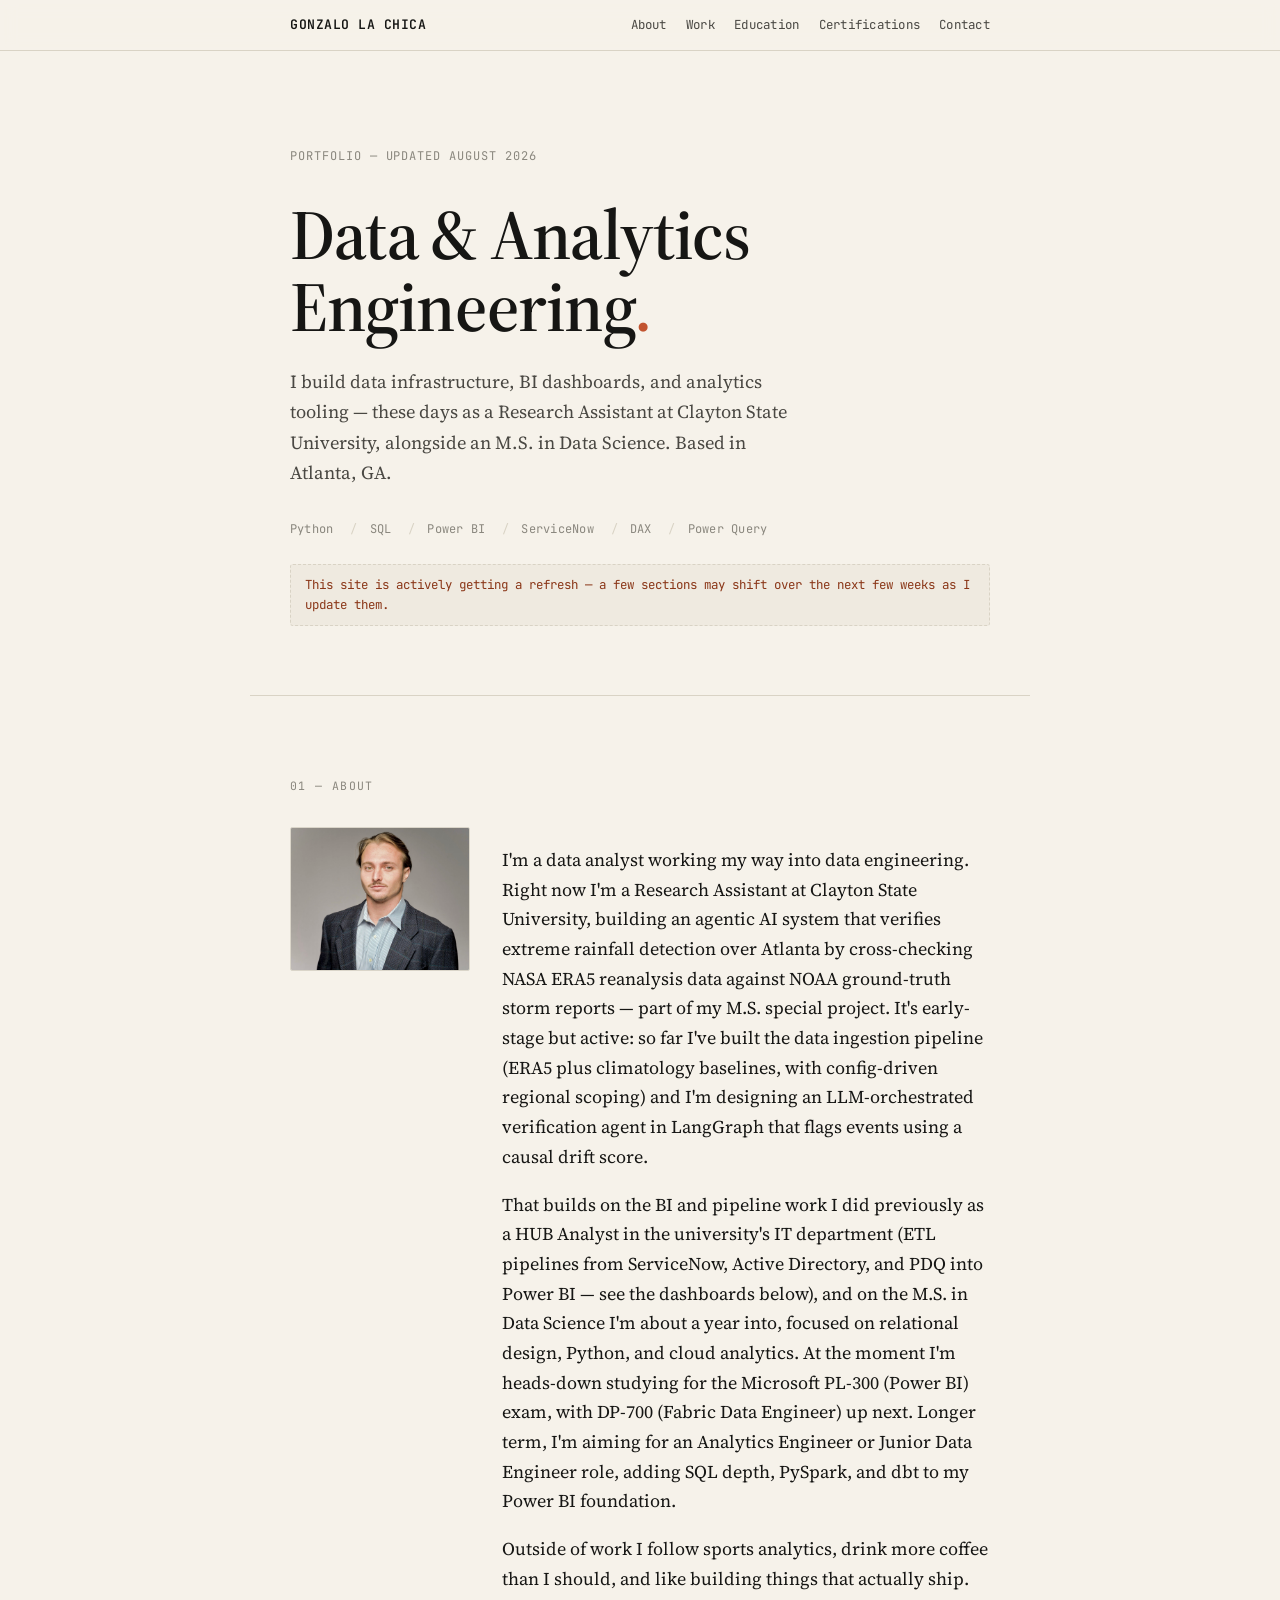
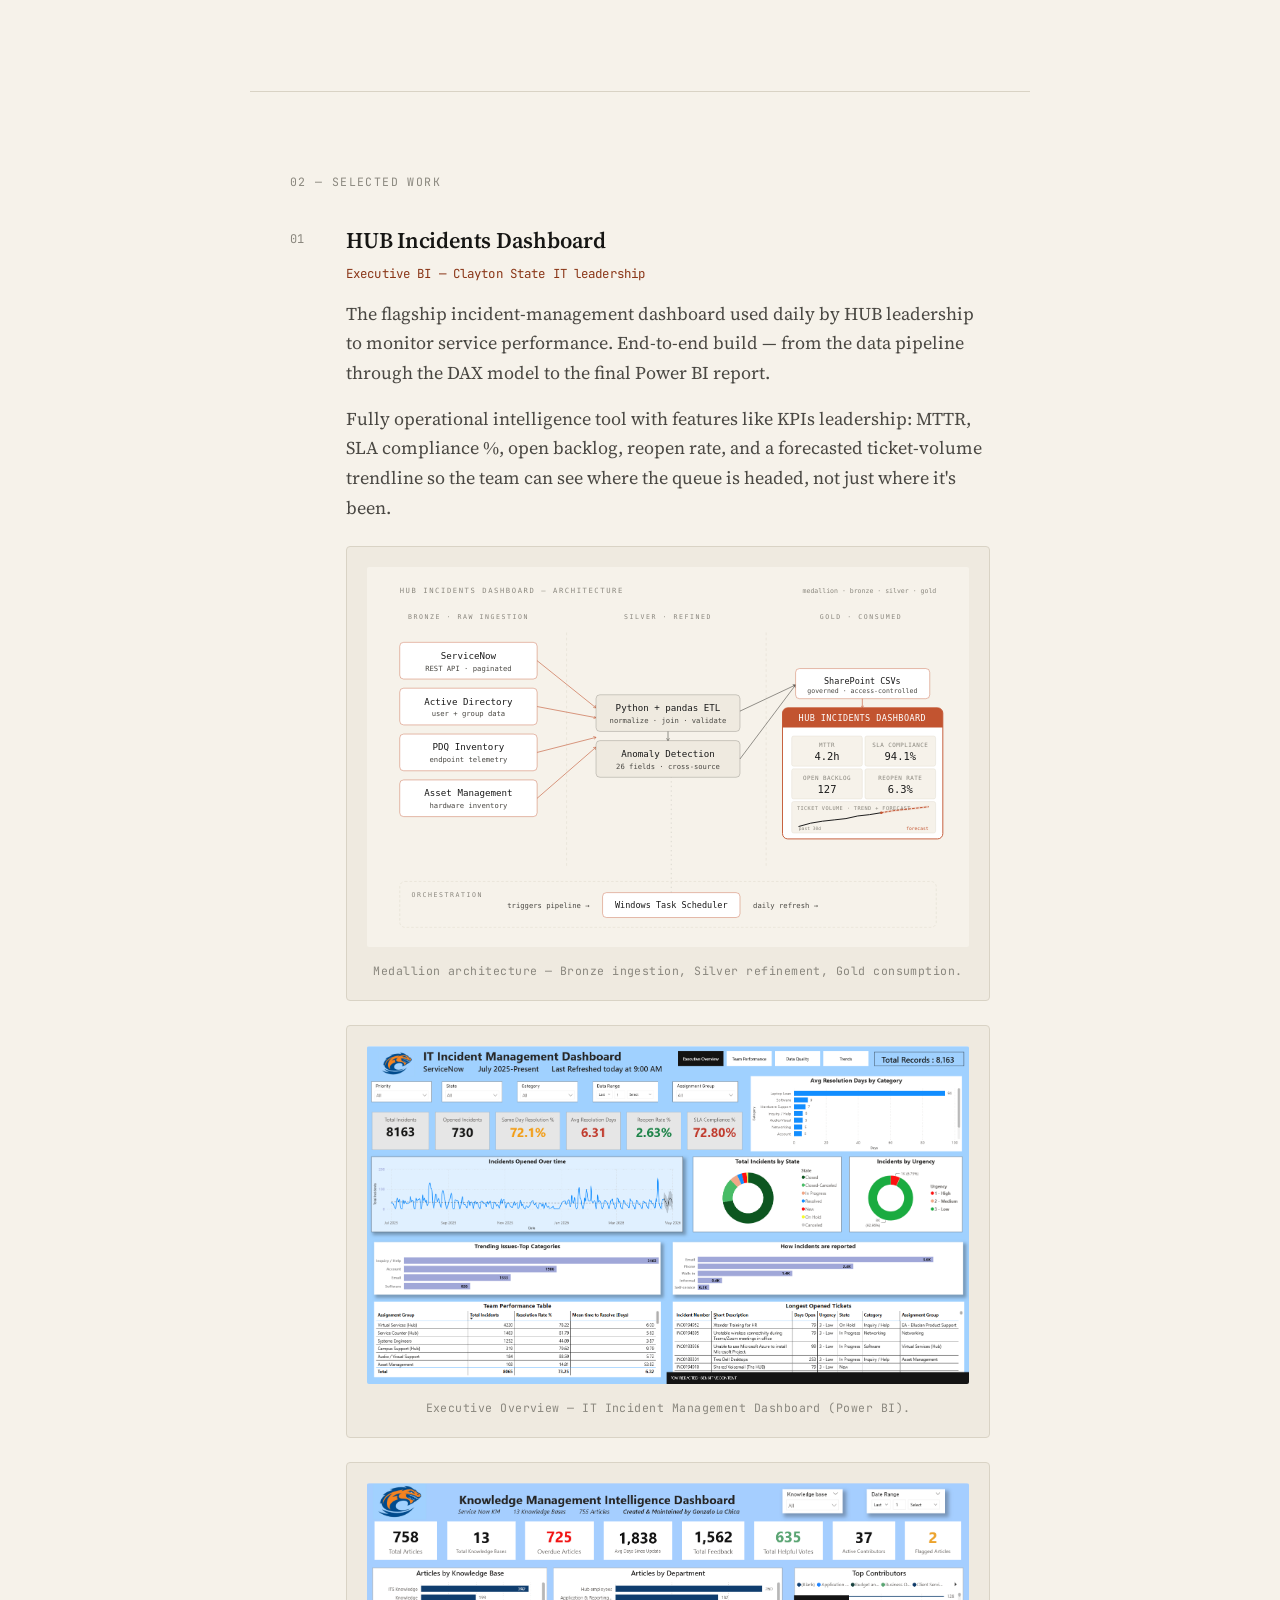
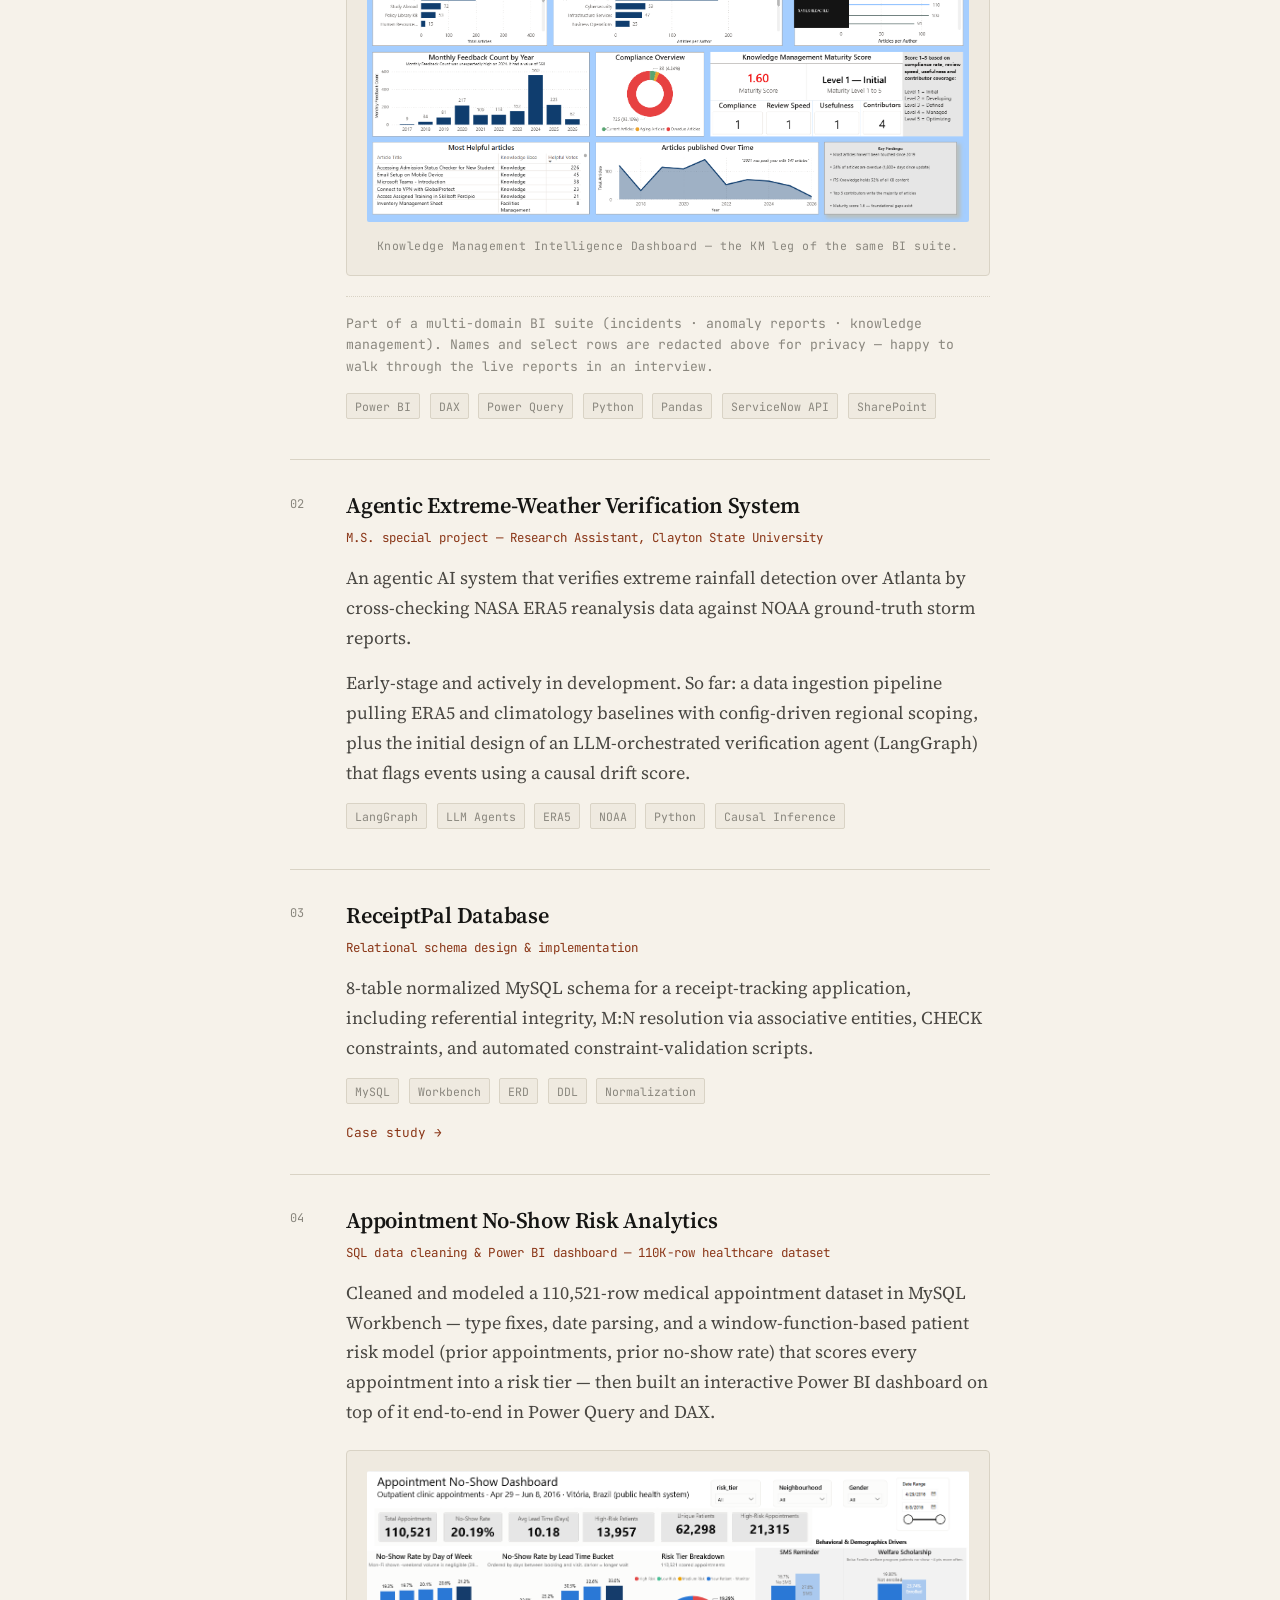
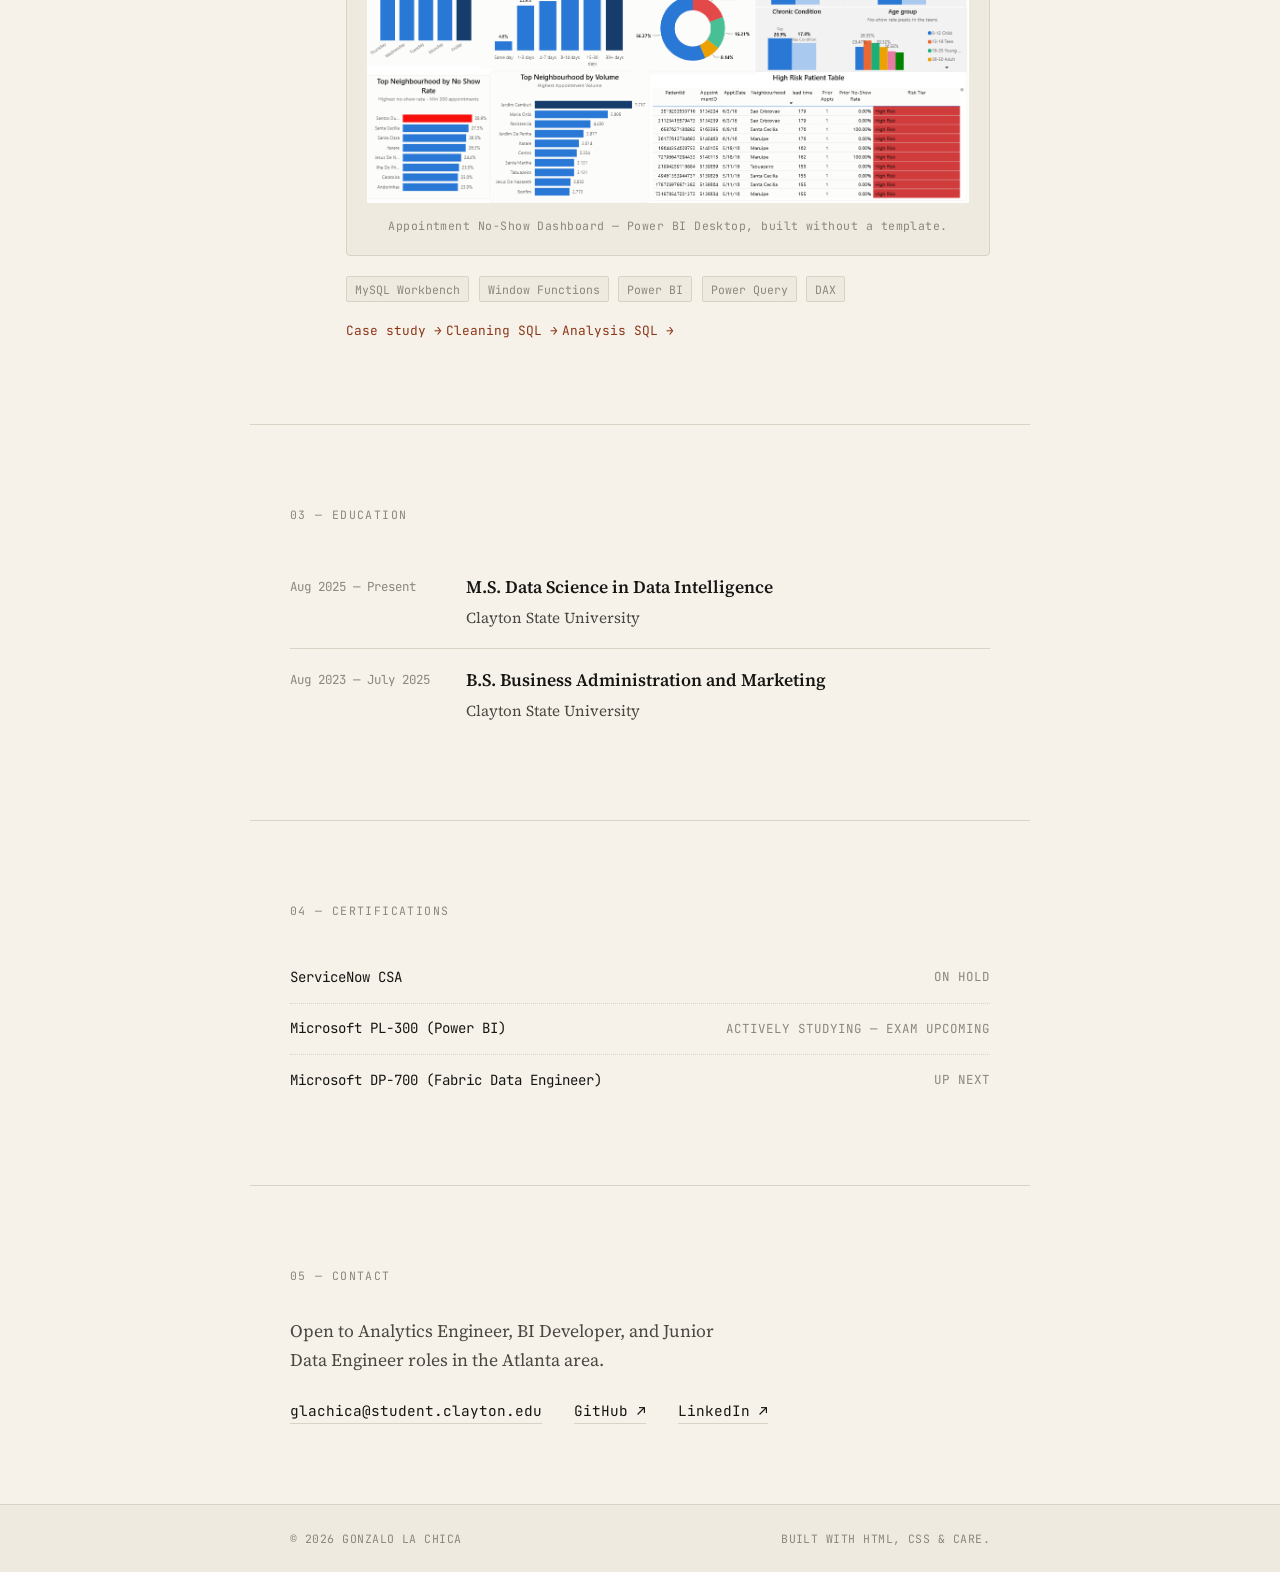
==== commit aa227a51: "Remove Service Health Monitor project card, renumber Work section" ====
--- a/index.html
+++ b/index.html
@@ -164,26 +164,6 @@
         <article class="project">
           <div class="project__index">03</div>
           <div class="project__content">
-            <h3 class="project__title">Service Health Monitor</h3>
-            <p class="project__kicker">Uptime pipeline with Gmail + Teams alerts</p>
-            <p class="project__desc">
-              Python monitor that logs service response times to CSV,
-              integrates with Power BI for historical visualization, and fires
-              alerts to Gmail SMTP and Microsoft Teams webhooks when health
-              degrades.
-            </p>
-            <div class="project__tags">
-              <span>Python</span><span>SMTP</span><span>Webhooks</span><span>Power BI</span>
-            </div>
-            <div class="project__links">
-              <a href="#">Case study →</a>
-            </div>
-          </div>
-        </article>
-
-        <article class="project">
-          <div class="project__index">04</div>
-          <div class="project__content">
             <h3 class="project__title">ReceiptPal Database</h3>
             <p class="project__kicker">Relational schema design &amp; implementation</p>
             <p class="project__desc">
@@ -202,7 +182,7 @@
         </article>
 
         <article class="project">
-          <div class="project__index">05</div>
+          <div class="project__index">04</div>
           <div class="project__content">
             <h3 class="project__title">Appointment No-Show Risk Analytics</h3>
             <p class="project__kicker">SQL data cleaning &amp; Power BI dashboard — 110K-row healthcare dataset</p>
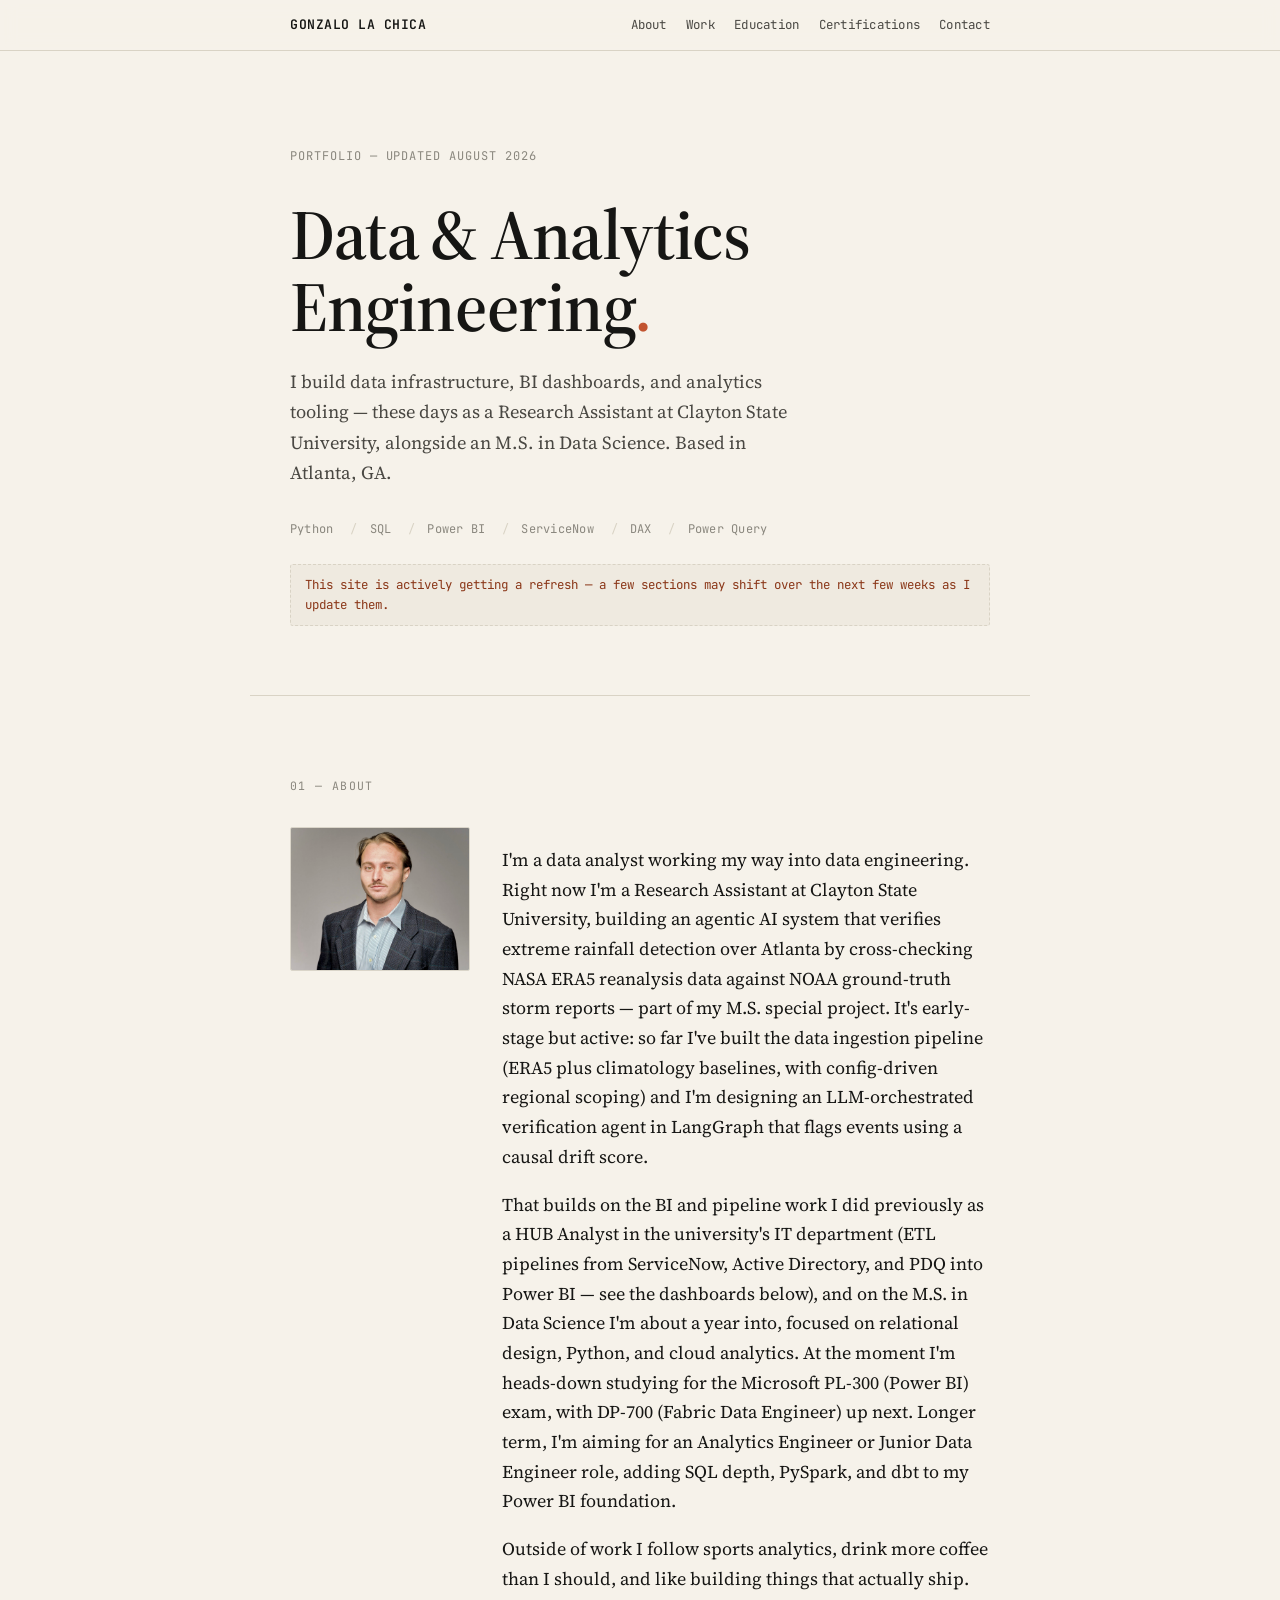
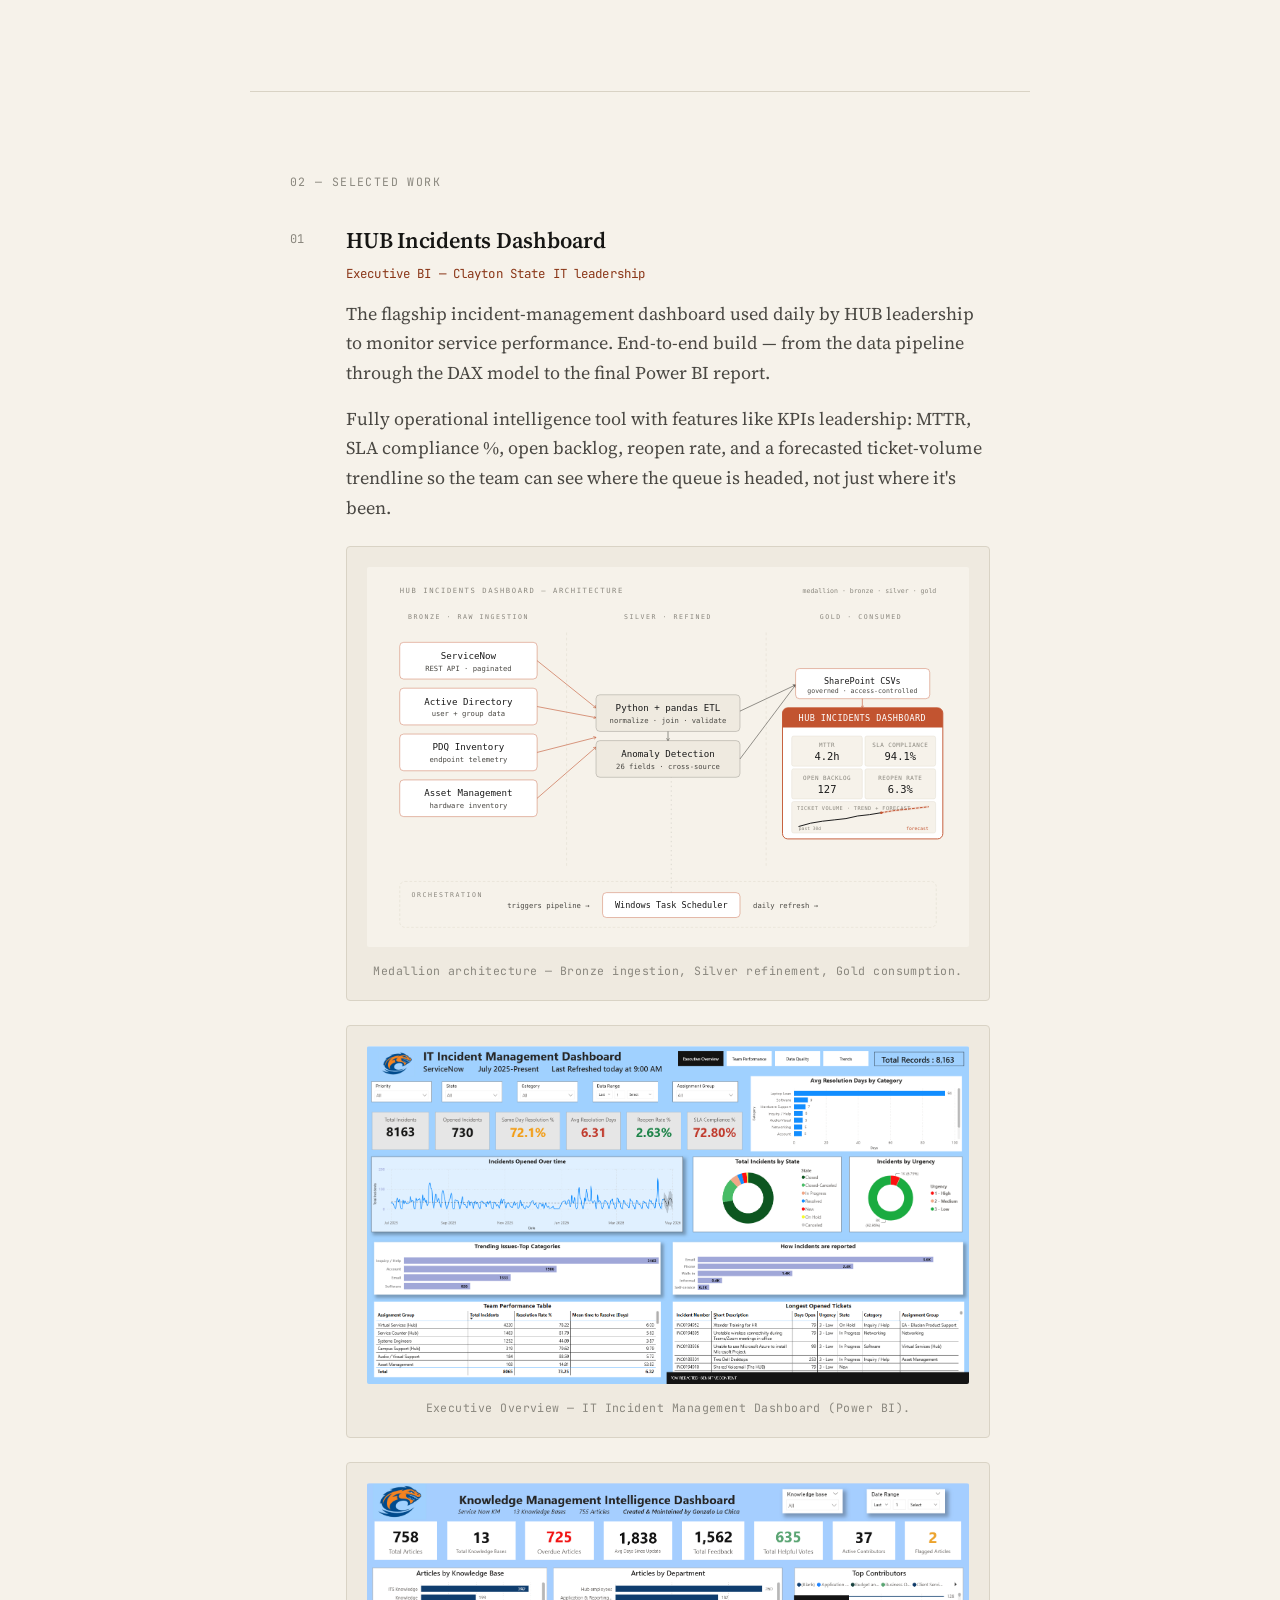
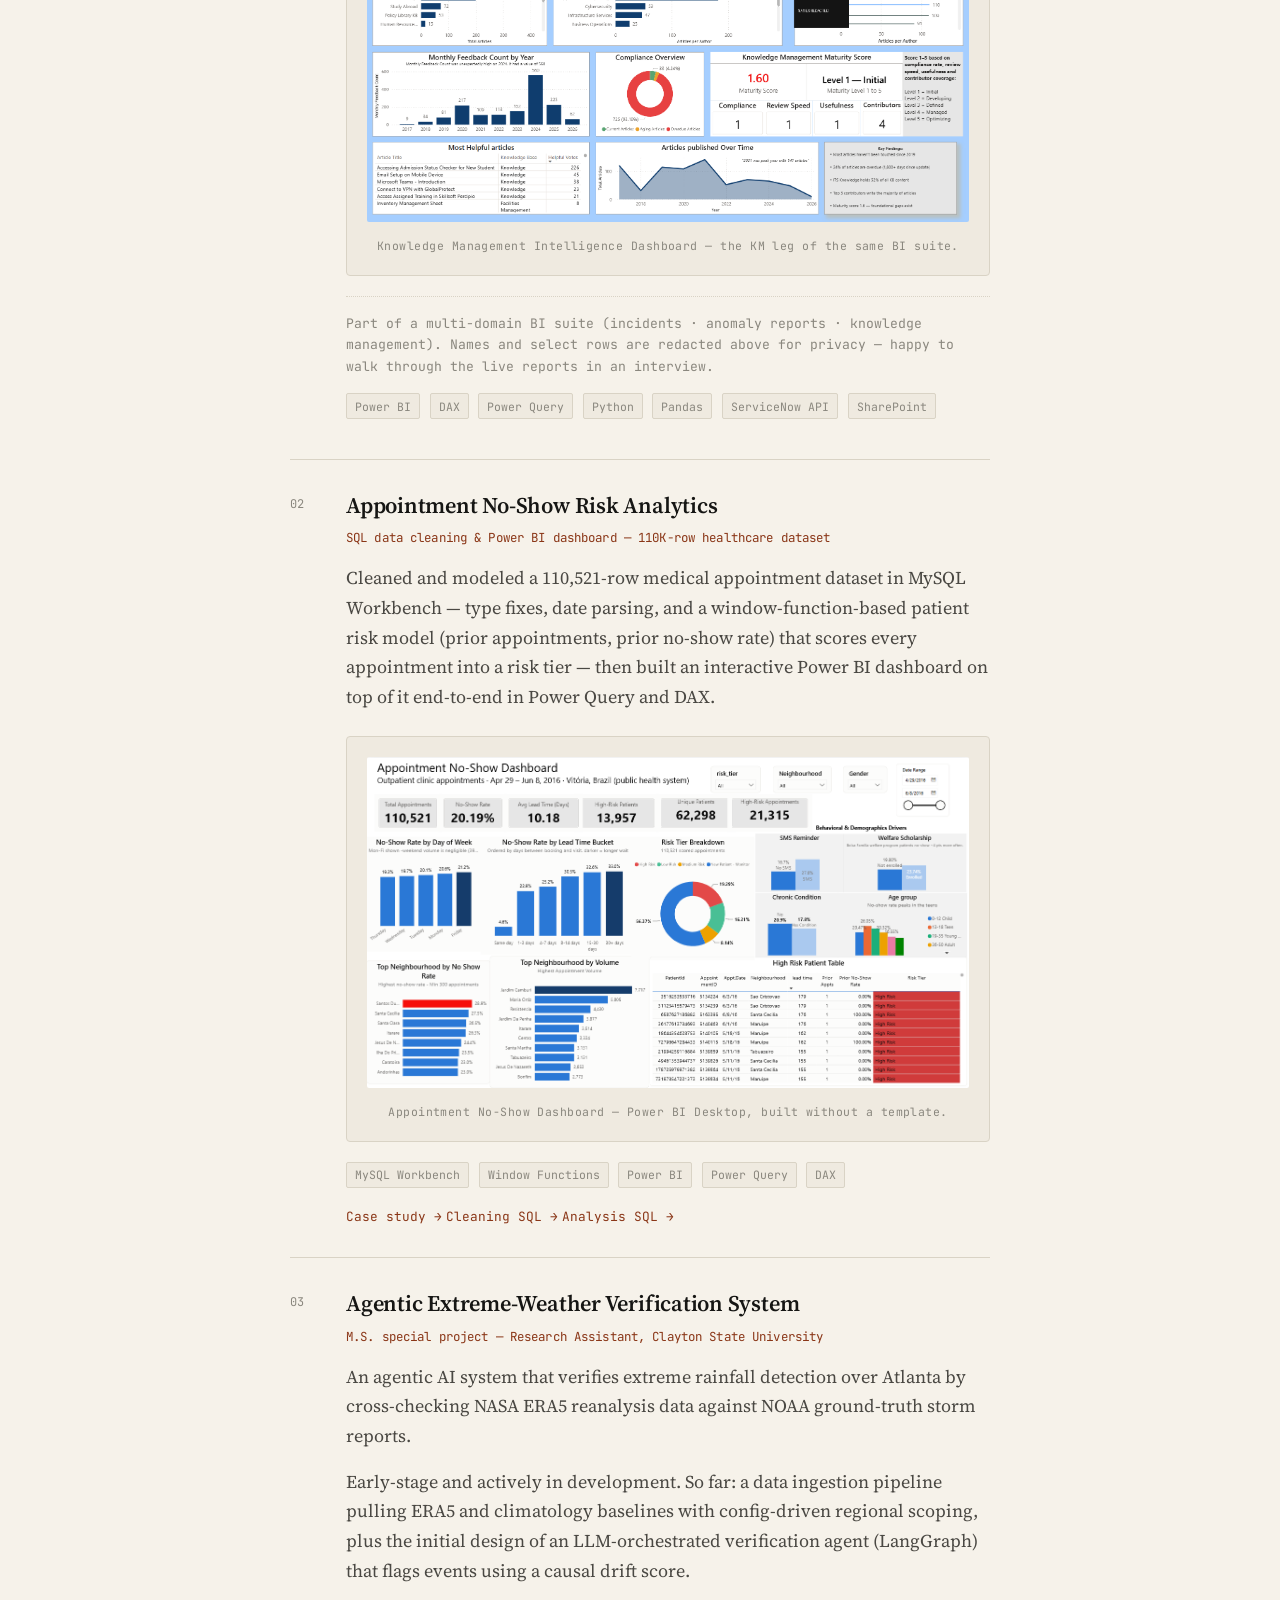
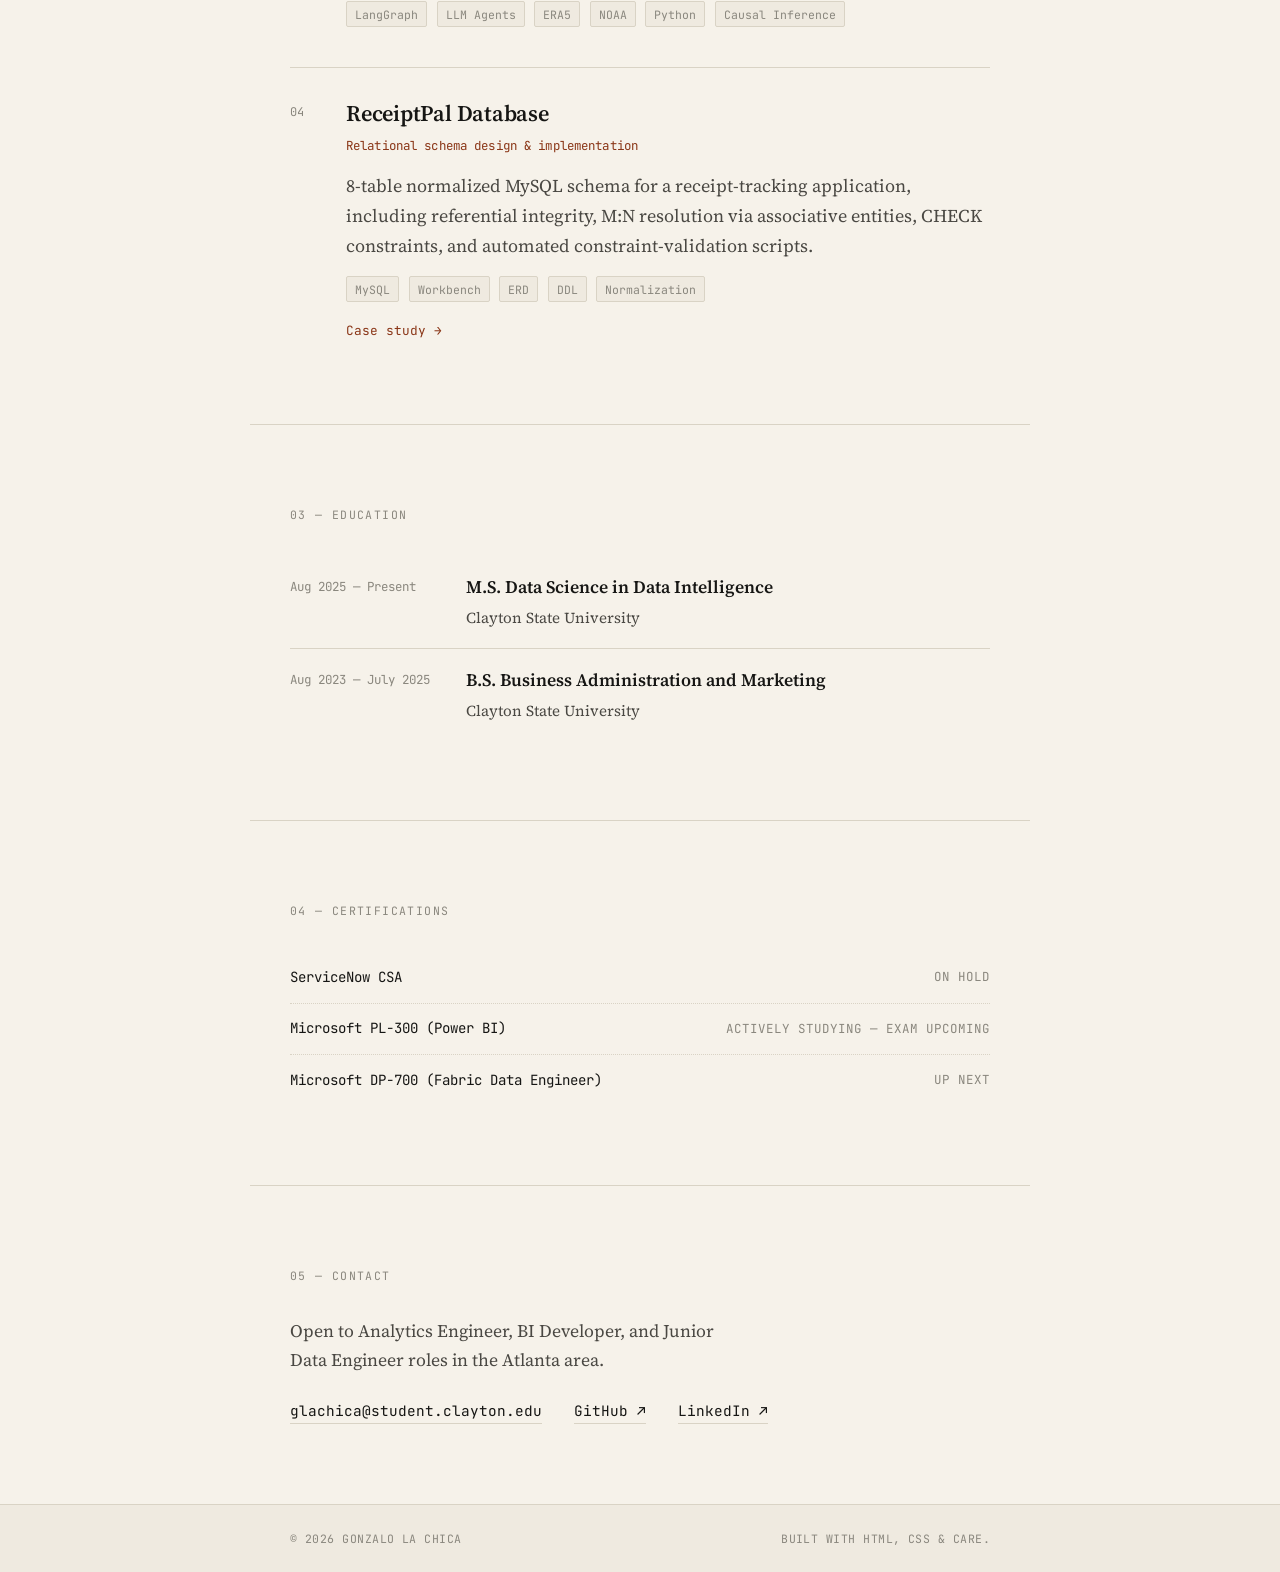
==== commit 70b00906: "Move Appointment No-Show project to position 02" ====
--- a/index.html
+++ b/index.html
@@ -141,6 +141,35 @@
         <article class="project">
           <div class="project__index">02</div>
           <div class="project__content">
+            <h3 class="project__title">Appointment No-Show Risk Analytics</h3>
+            <p class="project__kicker">SQL data cleaning &amp; Power BI dashboard — 110K-row healthcare dataset</p>
+            <p class="project__desc">
+              Cleaned and modeled a 110,521-row medical appointment dataset in MySQL
+              Workbench — type fixes, date parsing, and a window-function-based
+              patient risk model (prior appointments, prior no-show rate) that scores
+              every appointment into a risk tier — then built an interactive Power BI
+              dashboard on top of it end-to-end in Power Query and DAX.
+            </p>
+
+            <div class="project__figure">
+              <img src="assets/no-show-dashboard.png" alt="Appointment No-Show Dashboard in Power BI Desktop, showing KPI cards, no-show rate by day of week and lead time, the risk tier breakdown, top neighbourhoods, behavioral and demographic drivers, and the high-risk patient table." />
+              <figcaption>Appointment No-Show Dashboard — Power BI Desktop, built without a template.</figcaption>
+            </div>
+
+            <div class="project__tags">
+              <span>MySQL Workbench</span><span>Window Functions</span><span>Power BI</span><span>Power Query</span><span>DAX</span>
+            </div>
+            <div class="project__links">
+              <a href="appointment-no-shows-case-study.html">Case study →</a>
+              <a href="sql/clinical_appt_cleanup.sql">Cleaning SQL →</a>
+              <a href="sql/clinical_appt_analysis.sql">Analysis SQL →</a>
+            </div>
+          </div>
+        </article>
+
+        <article class="project">
+          <div class="project__index">03</div>
+          <div class="project__content">
             <h3 class="project__title">Agentic Extreme-Weather Verification System</h3>
             <p class="project__kicker">M.S. special project — Research Assistant, Clayton State University</p>
             <p class="project__desc">
@@ -162,7 +191,7 @@
         </article>
 
         <article class="project">
-          <div class="project__index">03</div>
+          <div class="project__index">04</div>
           <div class="project__content">
             <h3 class="project__title">ReceiptPal Database</h3>
             <p class="project__kicker">Relational schema design &amp; implementation</p>
@@ -177,35 +206,6 @@
             </div>
             <div class="project__links">
               <a href="#">Case study →</a>
-            </div>
-          </div>
-        </article>
-
-        <article class="project">
-          <div class="project__index">04</div>
-          <div class="project__content">
-            <h3 class="project__title">Appointment No-Show Risk Analytics</h3>
-            <p class="project__kicker">SQL data cleaning &amp; Power BI dashboard — 110K-row healthcare dataset</p>
-            <p class="project__desc">
-              Cleaned and modeled a 110,521-row medical appointment dataset in MySQL
-              Workbench — type fixes, date parsing, and a window-function-based
-              patient risk model (prior appointments, prior no-show rate) that scores
-              every appointment into a risk tier — then built an interactive Power BI
-              dashboard on top of it end-to-end in Power Query and DAX.
-            </p>
-
-            <div class="project__figure">
-              <img src="assets/no-show-dashboard.png" alt="Appointment No-Show Dashboard in Power BI Desktop, showing KPI cards, no-show rate by day of week and lead time, the risk tier breakdown, top neighbourhoods, behavioral and demographic drivers, and the high-risk patient table." />
-              <figcaption>Appointment No-Show Dashboard — Power BI Desktop, built without a template.</figcaption>
-            </div>
-
-            <div class="project__tags">
-              <span>MySQL Workbench</span><span>Window Functions</span><span>Power BI</span><span>Power Query</span><span>DAX</span>
-            </div>
-            <div class="project__links">
-              <a href="appointment-no-shows-case-study.html">Case study →</a>
-              <a href="sql/clinical_appt_cleanup.sql">Cleaning SQL →</a>
-              <a href="sql/clinical_appt_analysis.sql">Analysis SQL →</a>
             </div>
           </div>
         </article>
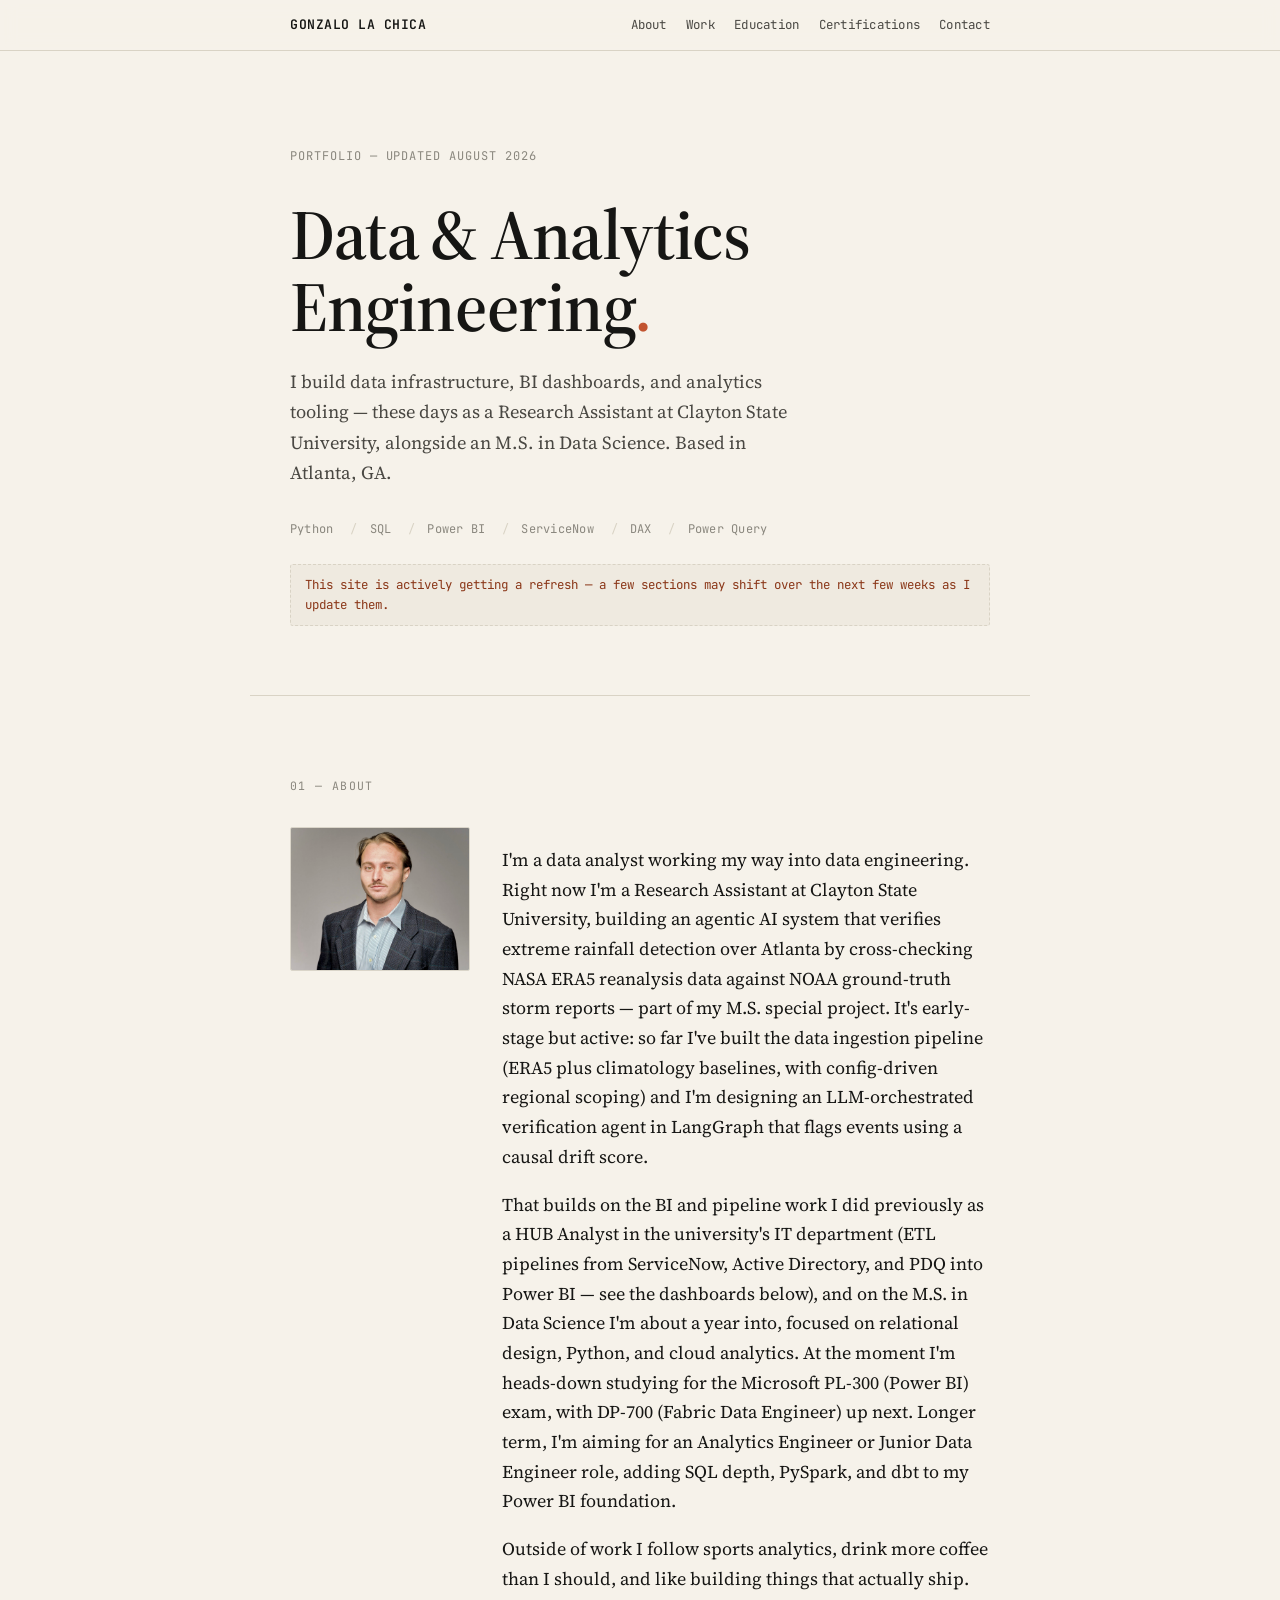
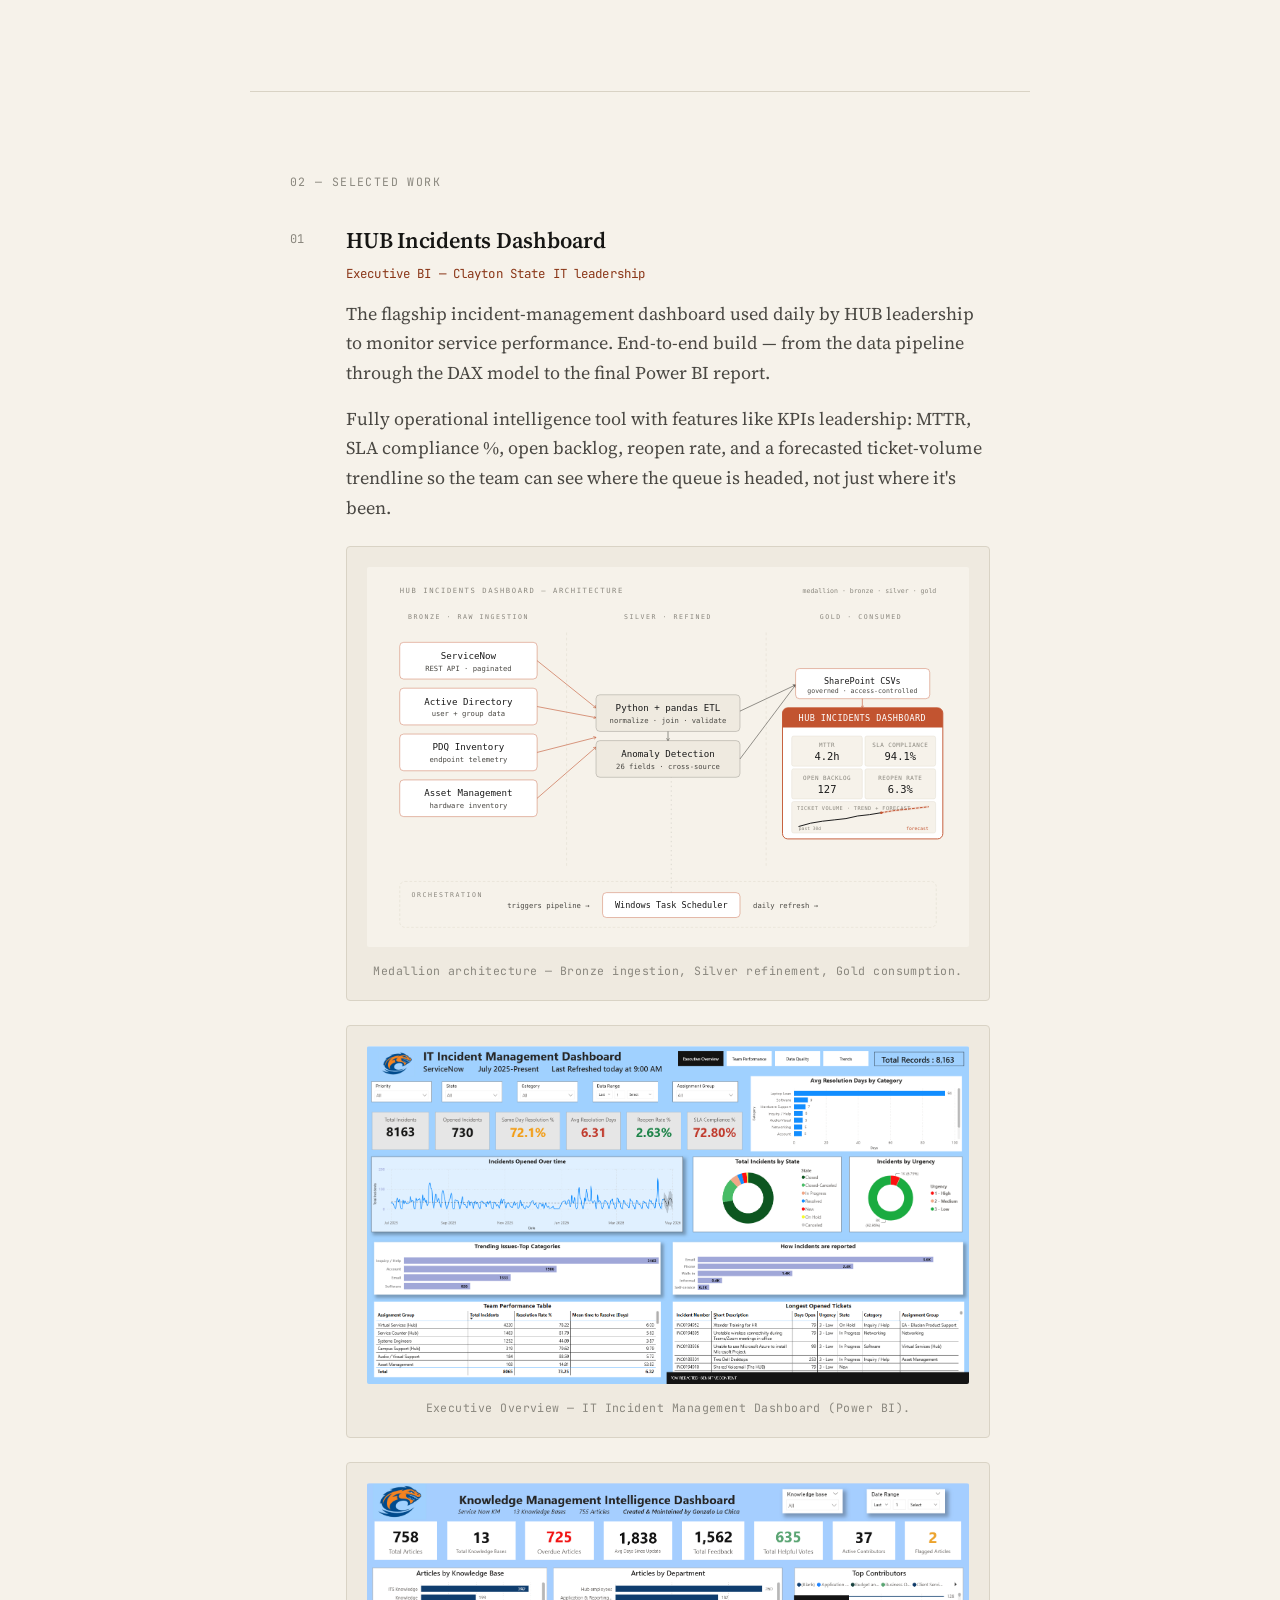
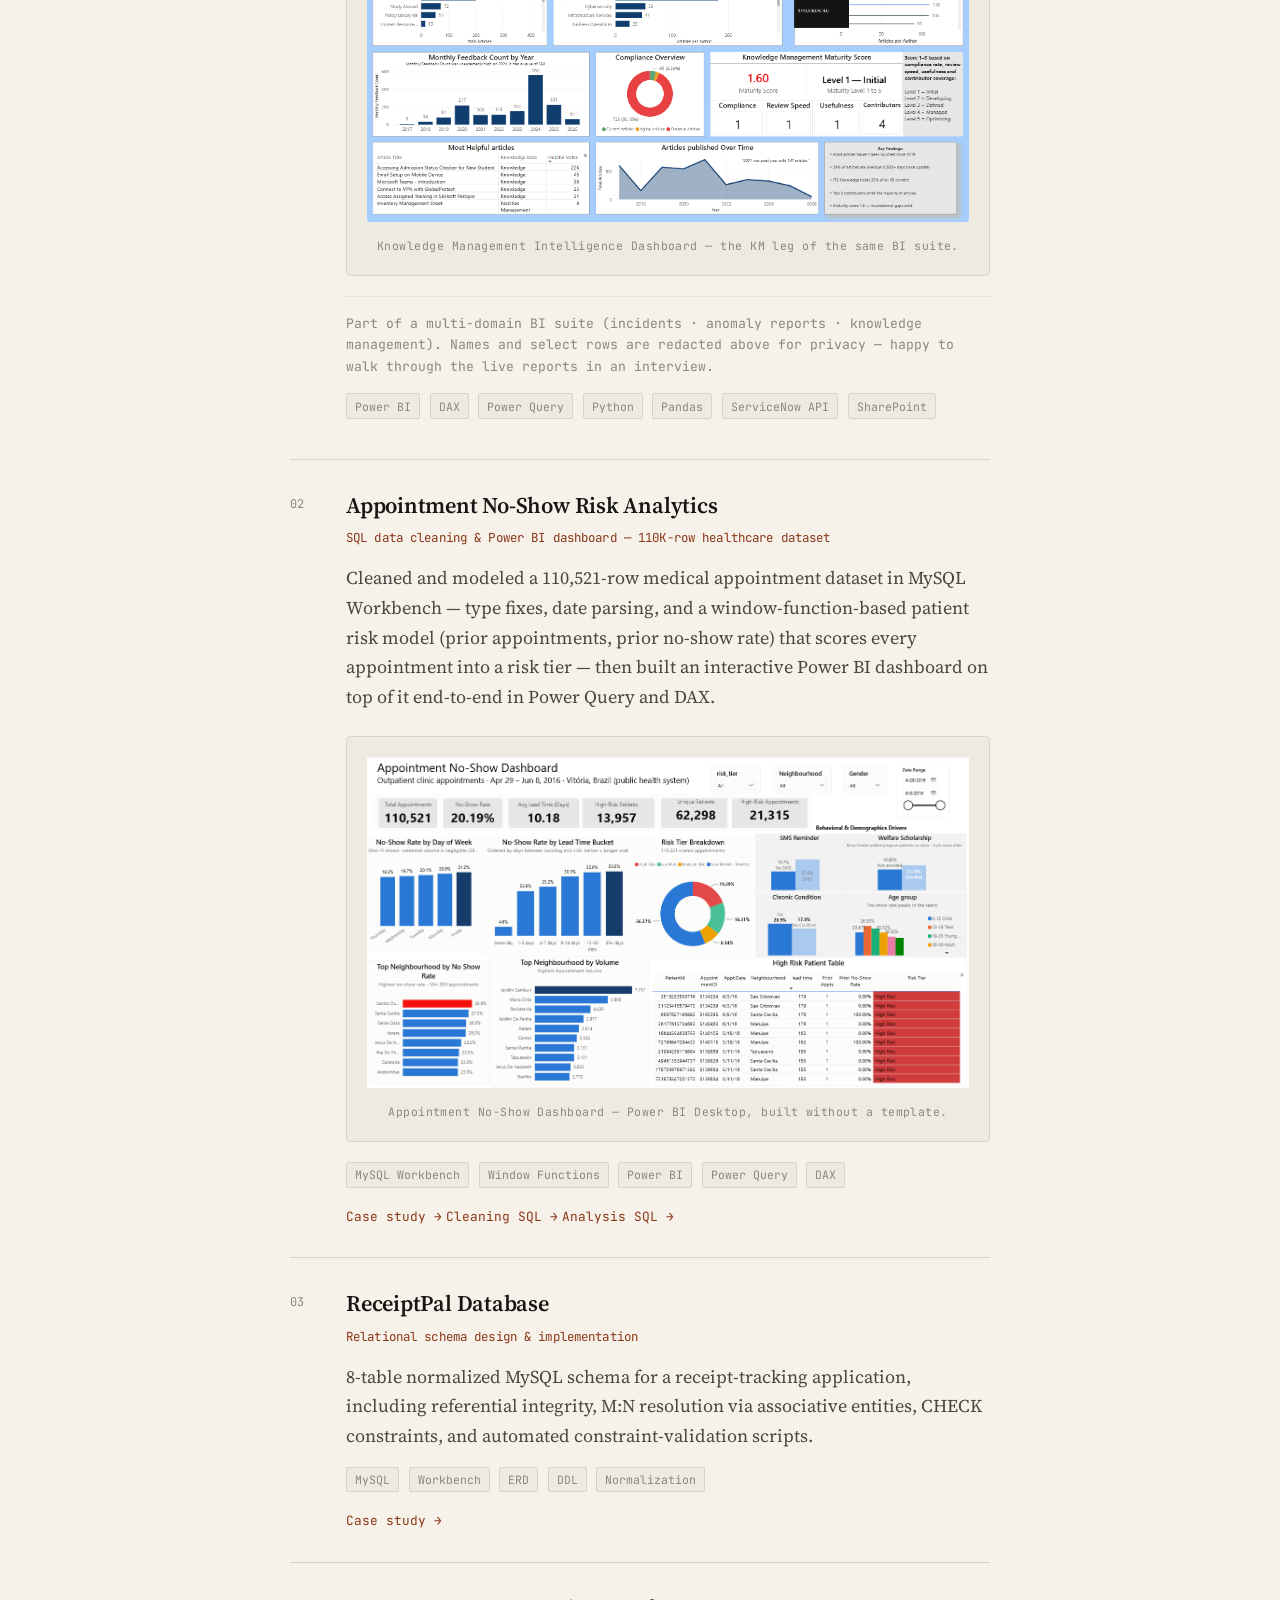
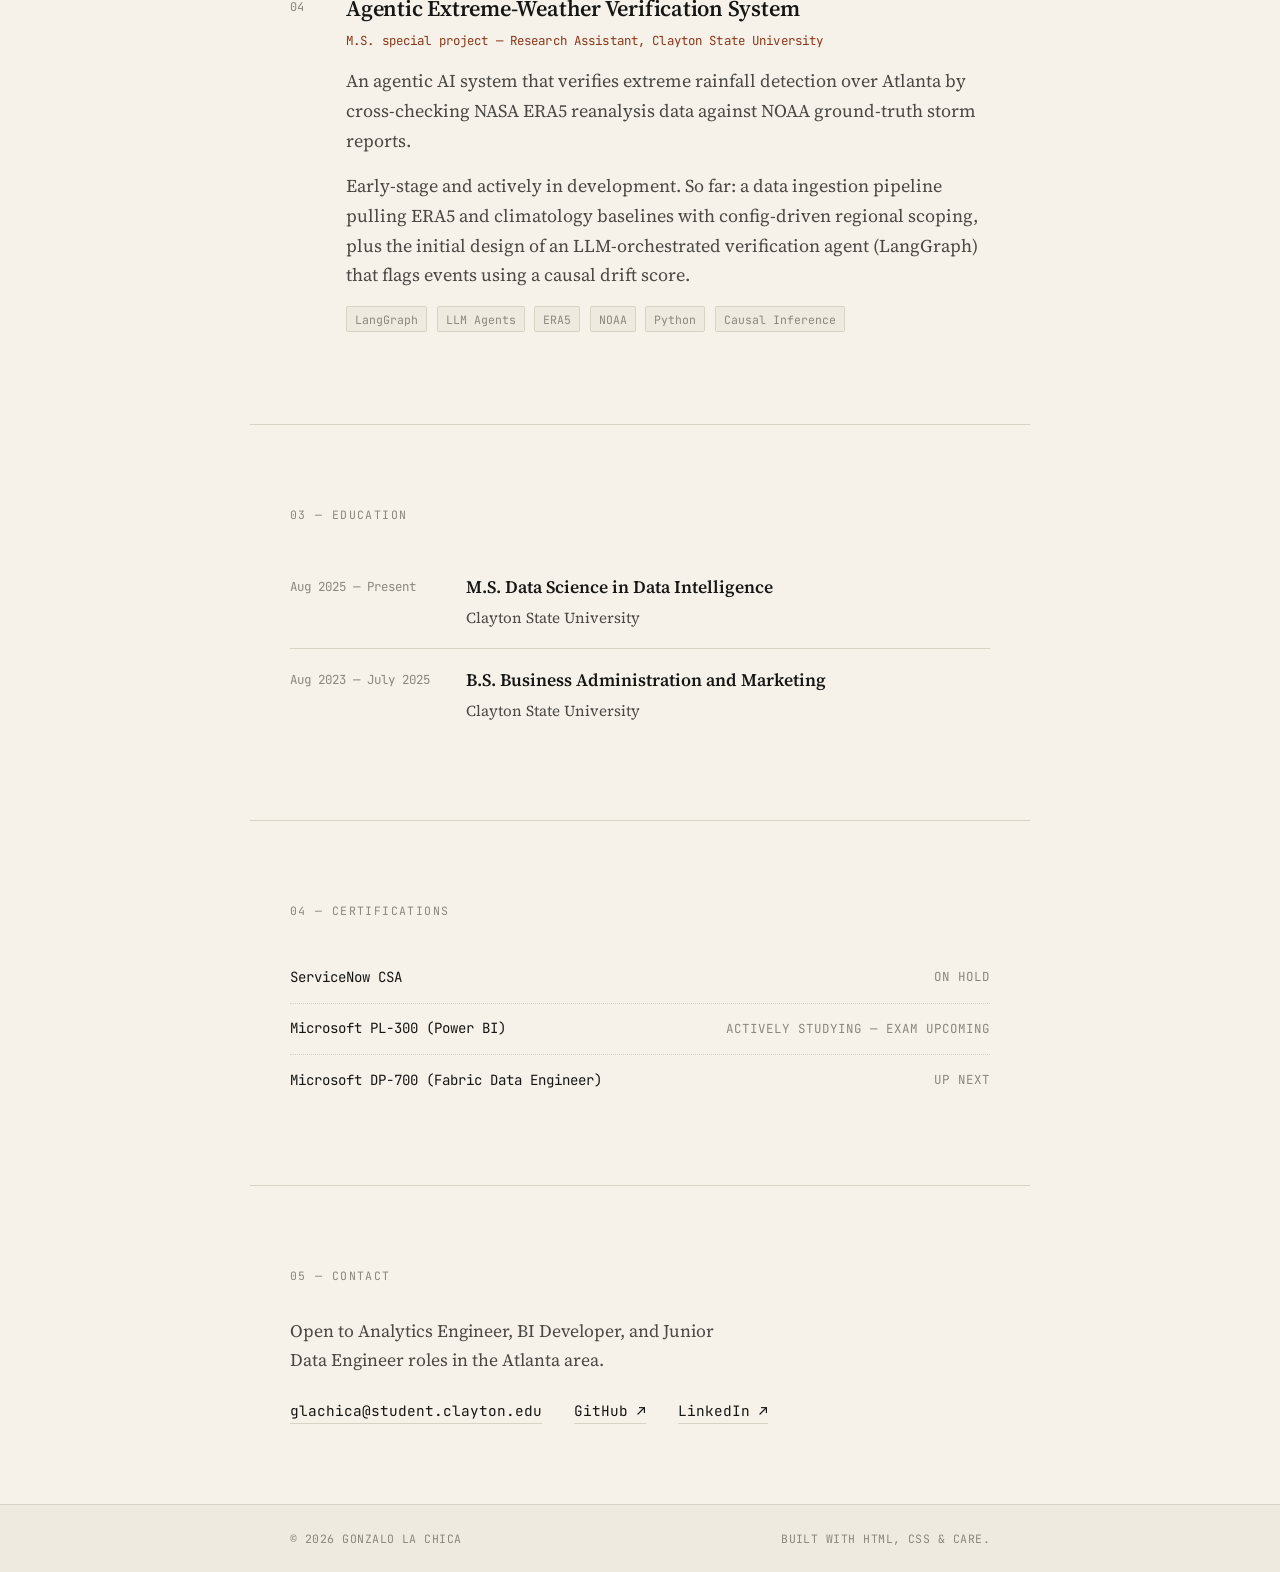
==== commit e318b171: "Reorder Work section by project strength" ====
--- a/index.html
+++ b/index.html
@@ -170,6 +170,26 @@
         <article class="project">
           <div class="project__index">03</div>
           <div class="project__content">
+            <h3 class="project__title">ReceiptPal Database</h3>
+            <p class="project__kicker">Relational schema design &amp; implementation</p>
+            <p class="project__desc">
+              8-table normalized MySQL schema for a receipt-tracking
+              application, including referential integrity, M:N resolution via
+              associative entities, CHECK constraints, and automated
+              constraint-validation scripts.
+            </p>
+            <div class="project__tags">
+              <span>MySQL</span><span>Workbench</span><span>ERD</span><span>DDL</span><span>Normalization</span>
+            </div>
+            <div class="project__links">
+              <a href="#">Case study →</a>
+            </div>
+          </div>
+        </article>
+
+        <article class="project">
+          <div class="project__index">04</div>
+          <div class="project__content">
             <h3 class="project__title">Agentic Extreme-Weather Verification System</h3>
             <p class="project__kicker">M.S. special project — Research Assistant, Clayton State University</p>
             <p class="project__desc">
@@ -186,26 +206,6 @@
             </p>
             <div class="project__tags">
               <span>LangGraph</span><span>LLM Agents</span><span>ERA5</span><span>NOAA</span><span>Python</span><span>Causal Inference</span>
-            </div>
-          </div>
-        </article>
-
-        <article class="project">
-          <div class="project__index">04</div>
-          <div class="project__content">
-            <h3 class="project__title">ReceiptPal Database</h3>
-            <p class="project__kicker">Relational schema design &amp; implementation</p>
-            <p class="project__desc">
-              8-table normalized MySQL schema for a receipt-tracking
-              application, including referential integrity, M:N resolution via
-              associative entities, CHECK constraints, and automated
-              constraint-validation scripts.
-            </p>
-            <div class="project__tags">
-              <span>MySQL</span><span>Workbench</span><span>ERD</span><span>DDL</span><span>Normalization</span>
-            </div>
-            <div class="project__links">
-              <a href="#">Case study →</a>
             </div>
           </div>
         </article>
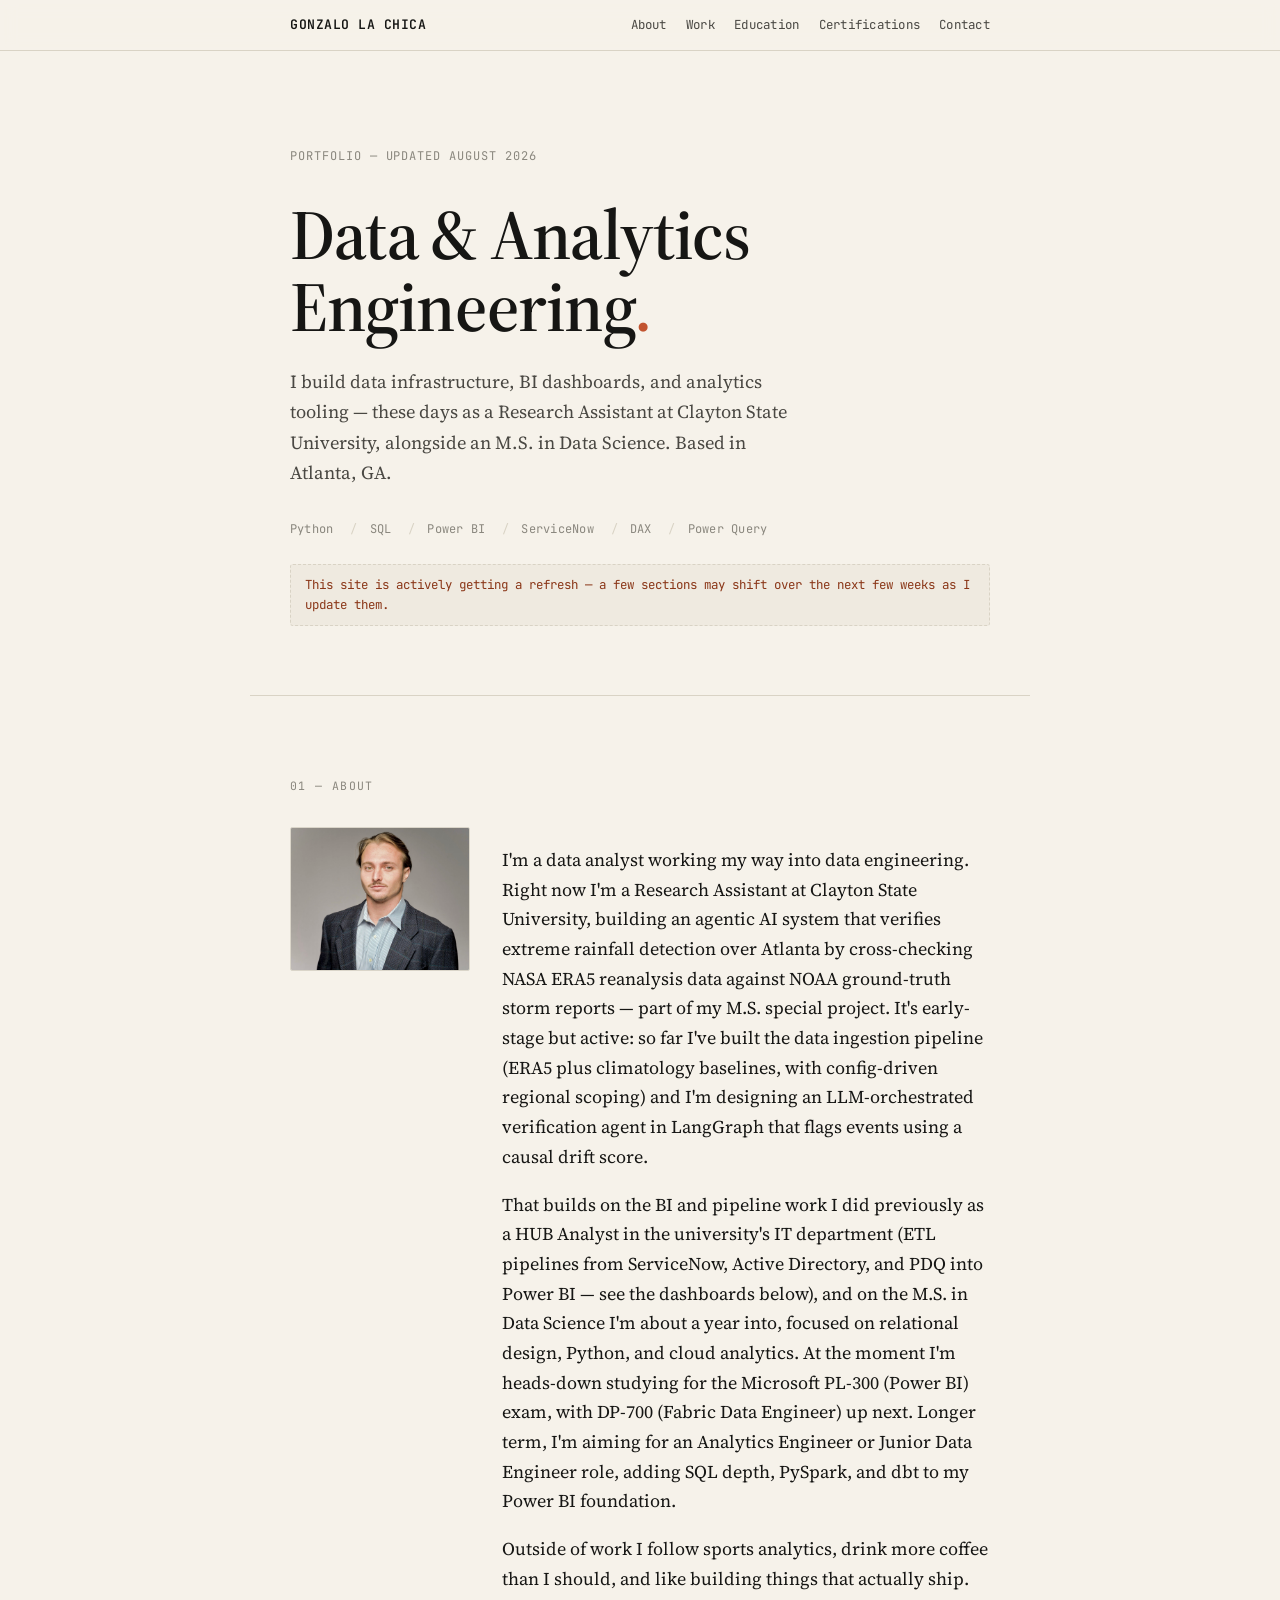
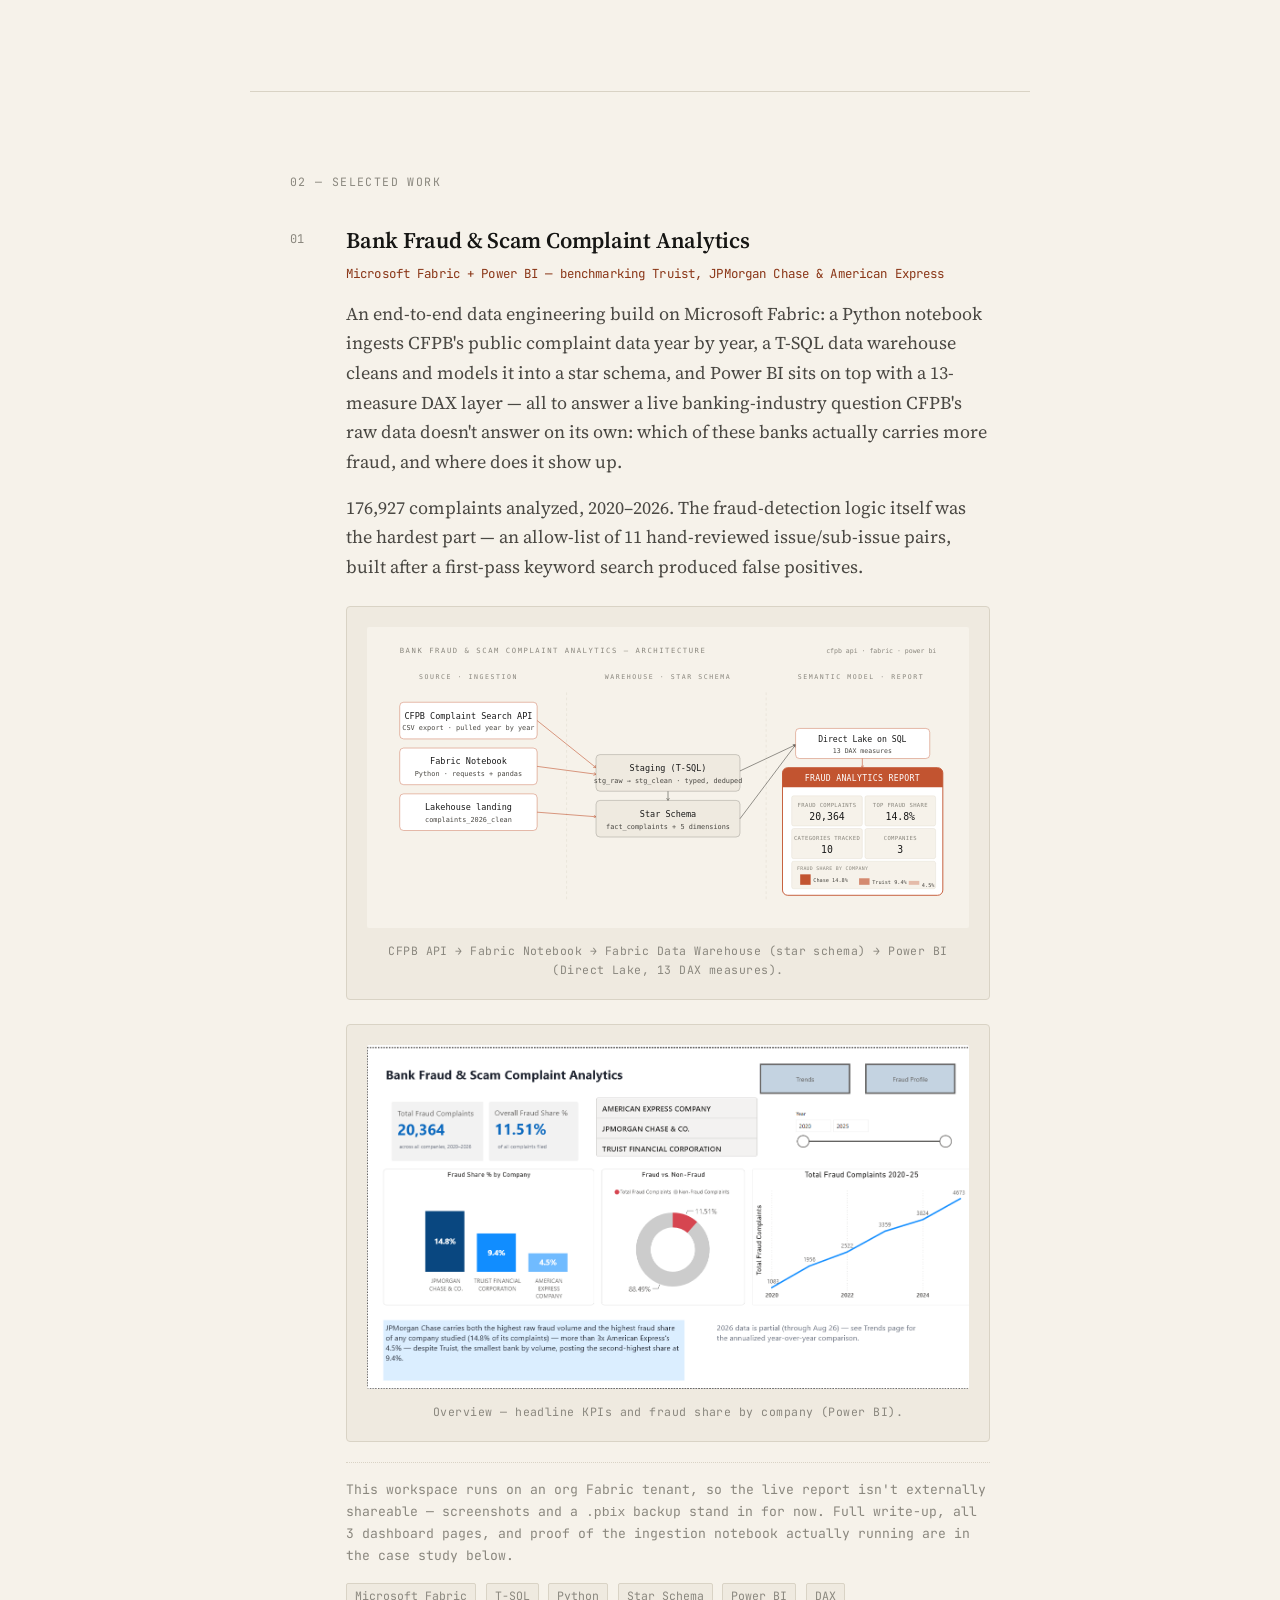
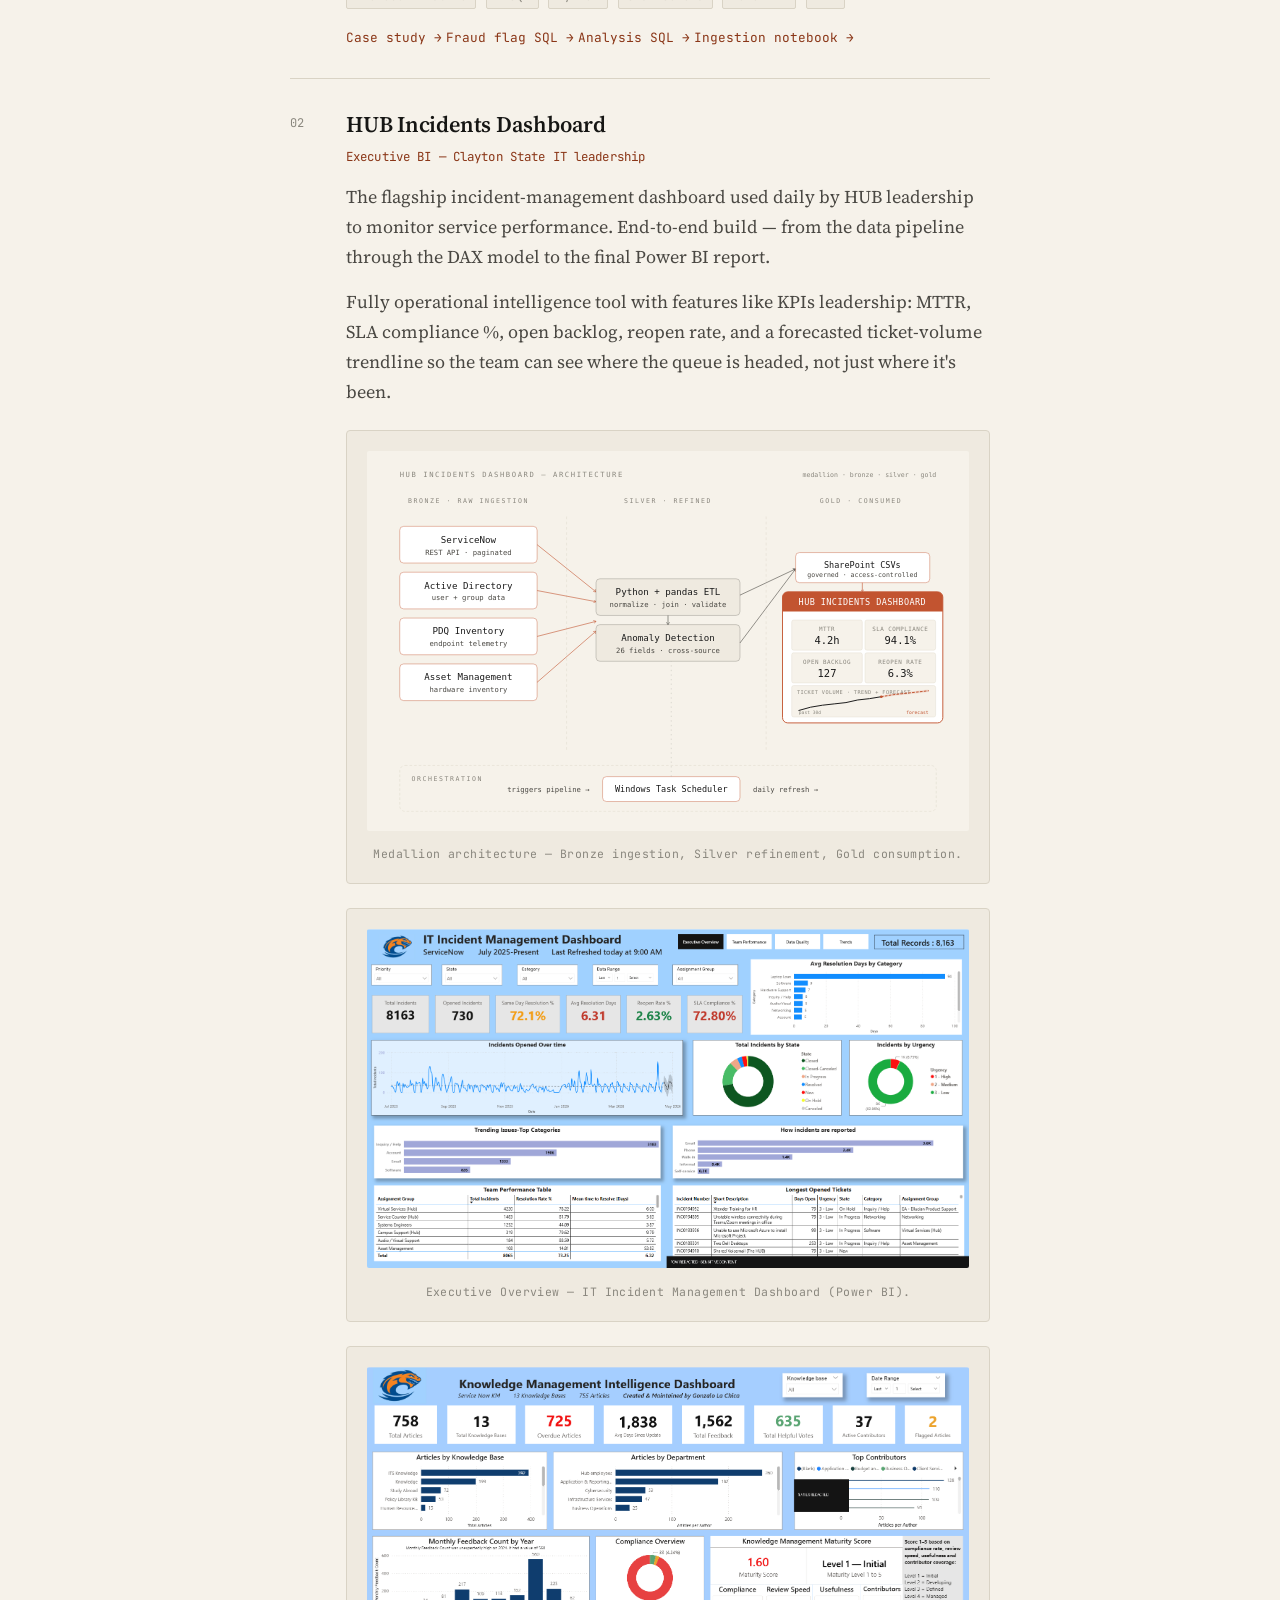
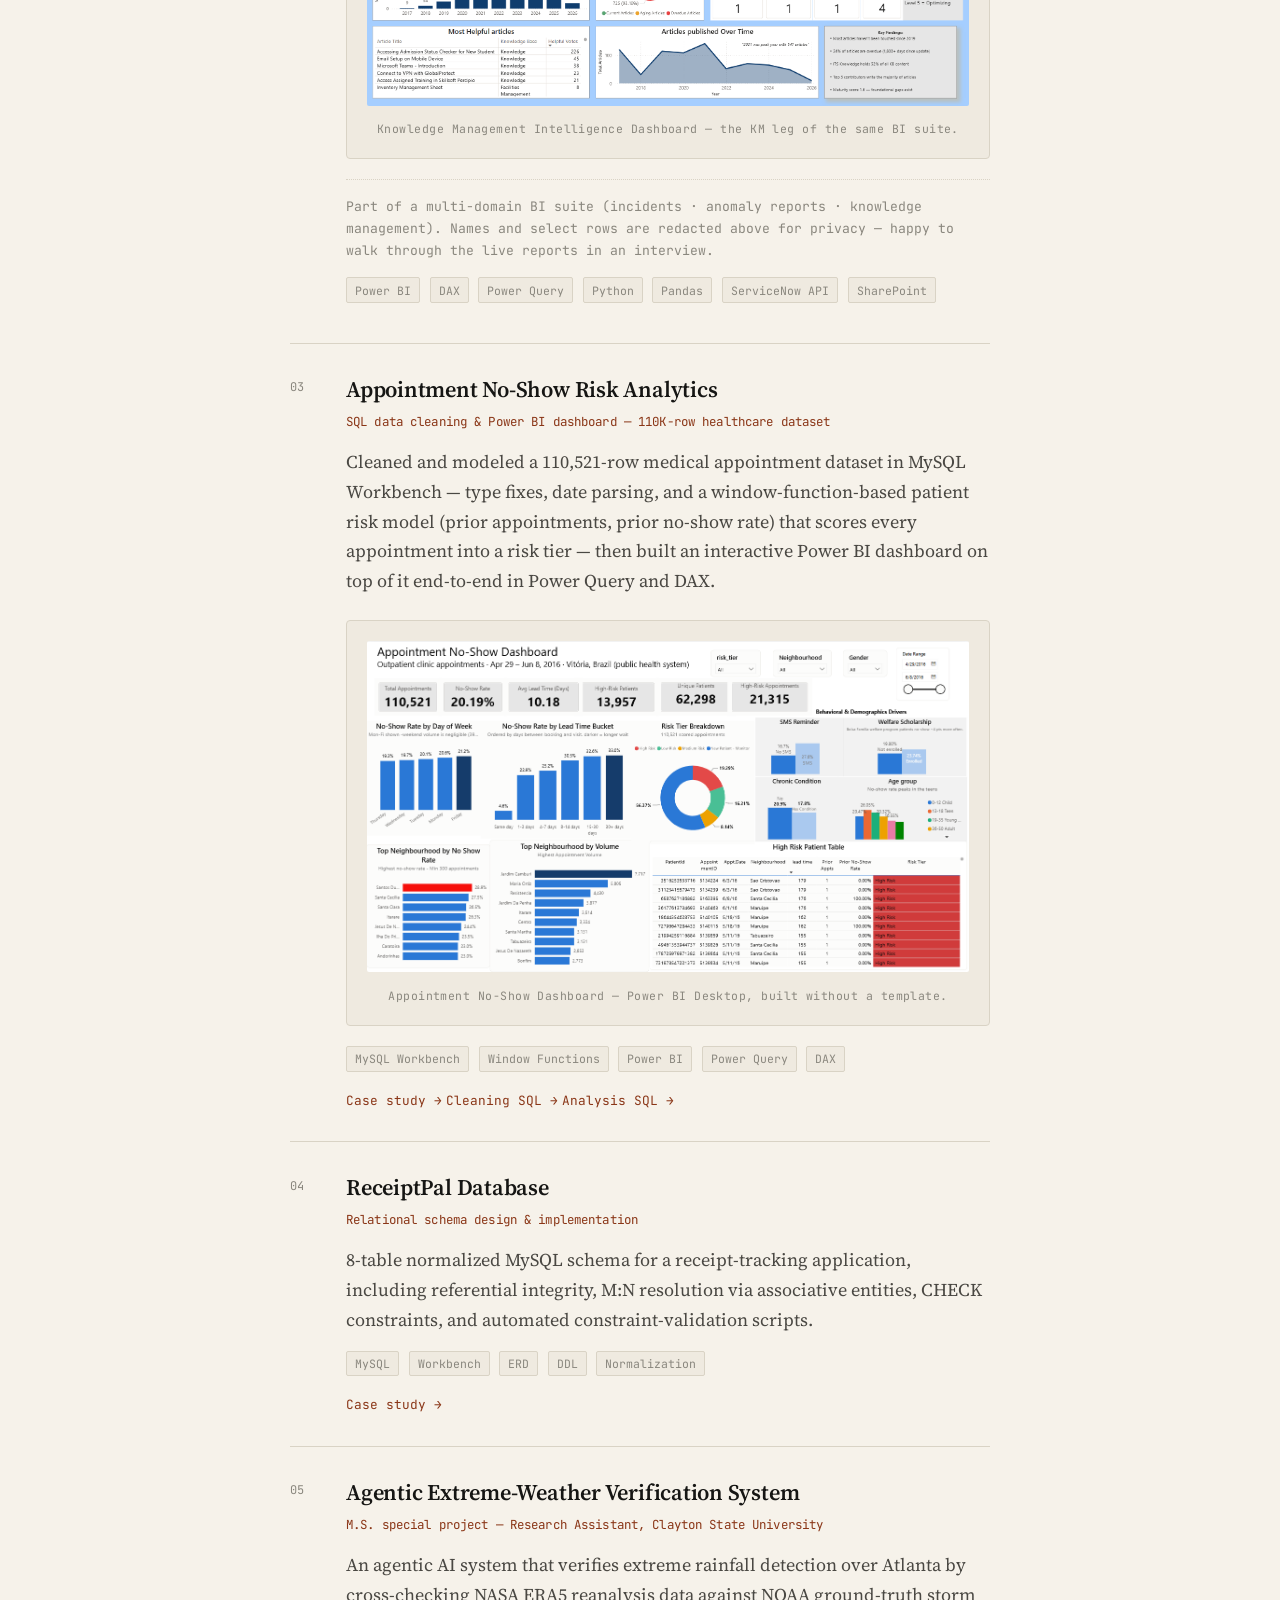
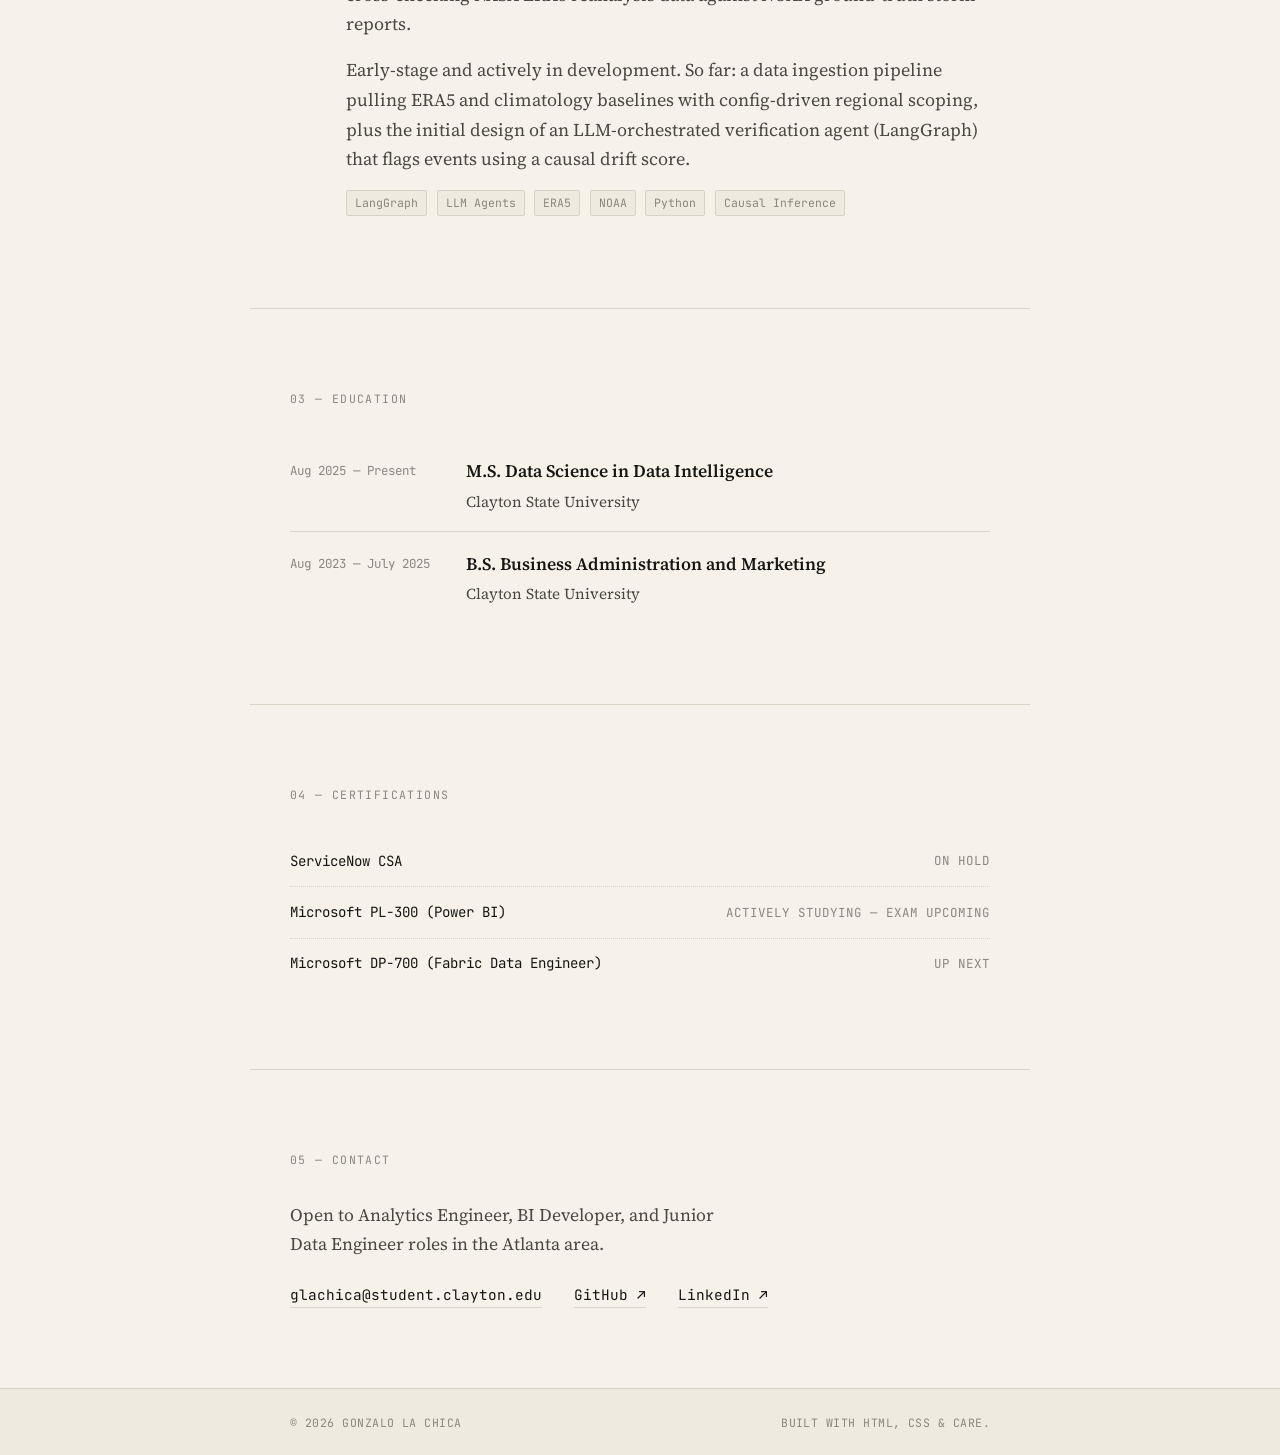
==== commit b502c09e: "Add Bank Fraud & Scam Complaint Analytics as featured portfolio project" ====
--- a/index.html
+++ b/index.html
@@ -95,6 +95,57 @@
 <article class="project project--featured">
           <div class="project__index">01</div>
           <div class="project__content">
+            <h3 class="project__title">Bank Fraud &amp; Scam Complaint Analytics</h3>
+            <p class="project__kicker">Microsoft Fabric + Power BI — benchmarking Truist, JPMorgan Chase &amp; American Express</p>
+            <p class="project__desc">
+              An end-to-end data engineering build on Microsoft Fabric: a Python
+              notebook ingests CFPB's public complaint data year by year, a T-SQL
+              data warehouse cleans and models it into a star schema, and Power BI
+              sits on top with a 13-measure DAX layer — all to answer a live
+              banking-industry question CFPB's raw data doesn't answer on its own:
+              which of these banks actually carries more fraud, and where does it
+              show up.
+            </p>
+            <p class="project__desc">
+              176,927 complaints analyzed, 2020–2026. The fraud-detection logic
+              itself was the hardest part — an allow-list of 11 hand-reviewed
+              issue/sub-issue pairs, built after a first-pass keyword search
+              produced false positives.
+            </p>
+
+            <div class="project__figure">
+              <img src="assets/bank-fraud-architecture.svg" alt="Architecture diagram: CFPB Complaint Search API flows through a Fabric Notebook into a lakehouse, then a T-SQL staging and star schema build in a Fabric Data Warehouse, then Direct Lake on SQL into a Power BI fraud analytics report with KPI tiles and a fraud-share-by-company mini chart." />
+              <figcaption>CFPB API → Fabric Notebook → Fabric Data Warehouse (star schema) → Power BI (Direct Lake, 13 DAX measures).</figcaption>
+            </div>
+
+            <div class="project__figure">
+              <img src="assets/bank-fraud-overview.png" alt="Fraud Analytics Report — Overview page in Power BI, showing headline KPIs, fraud share by company, and a 2020–2025 trend teaser." />
+              <figcaption>Overview — headline KPIs and fraud share by company (Power BI).</figcaption>
+            </div>
+
+            <p class="project__desc project__desc--muted">
+              This workspace runs on an org Fabric tenant, so the live report
+              isn't externally shareable — screenshots and a <code>.pbix</code>
+              backup stand in for now. Full write-up, all 3 dashboard pages, and
+              proof of the ingestion notebook actually running are in the case
+              study below.
+            </p>
+
+            <div class="project__tags">
+              <span>Microsoft Fabric</span><span>T-SQL</span><span>Python</span><span>Star Schema</span><span>Power BI</span><span>DAX</span>
+            </div>
+            <div class="project__links">
+              <a href="bank-fraud-case-study.html">Case study →</a>
+              <a href="sql/bank_fraud_08_build_dim_issue.sql">Fraud flag SQL →</a>
+              <a href="sql/bank_fraud_17_analysis_company_category_crosstab.sql">Analysis SQL →</a>
+              <a href="notebooks/bank_fraud_ingest_cfpb_complaints.ipynb">Ingestion notebook →</a>
+            </div>
+          </div>
+        </article>
+
+        <article class="project">
+          <div class="project__index">02</div>
+          <div class="project__content">
             <h3 class="project__title">HUB Incidents Dashboard</h3>
             <p class="project__kicker">Executive BI — Clayton State IT leadership</p>
             <p class="project__desc">
@@ -139,7 +190,7 @@
         </article>
 
         <article class="project">
-          <div class="project__index">02</div>
+          <div class="project__index">03</div>
           <div class="project__content">
             <h3 class="project__title">Appointment No-Show Risk Analytics</h3>
             <p class="project__kicker">SQL data cleaning &amp; Power BI dashboard — 110K-row healthcare dataset</p>
@@ -168,7 +219,7 @@
         </article>
 
         <article class="project">
-          <div class="project__index">03</div>
+          <div class="project__index">04</div>
           <div class="project__content">
             <h3 class="project__title">ReceiptPal Database</h3>
             <p class="project__kicker">Relational schema design &amp; implementation</p>
@@ -188,7 +239,7 @@
         </article>
 
         <article class="project">
-          <div class="project__index">04</div>
+          <div class="project__index">05</div>
           <div class="project__content">
             <h3 class="project__title">Agentic Extreme-Weather Verification System</h3>
             <p class="project__kicker">M.S. special project — Research Assistant, Clayton State University</p>
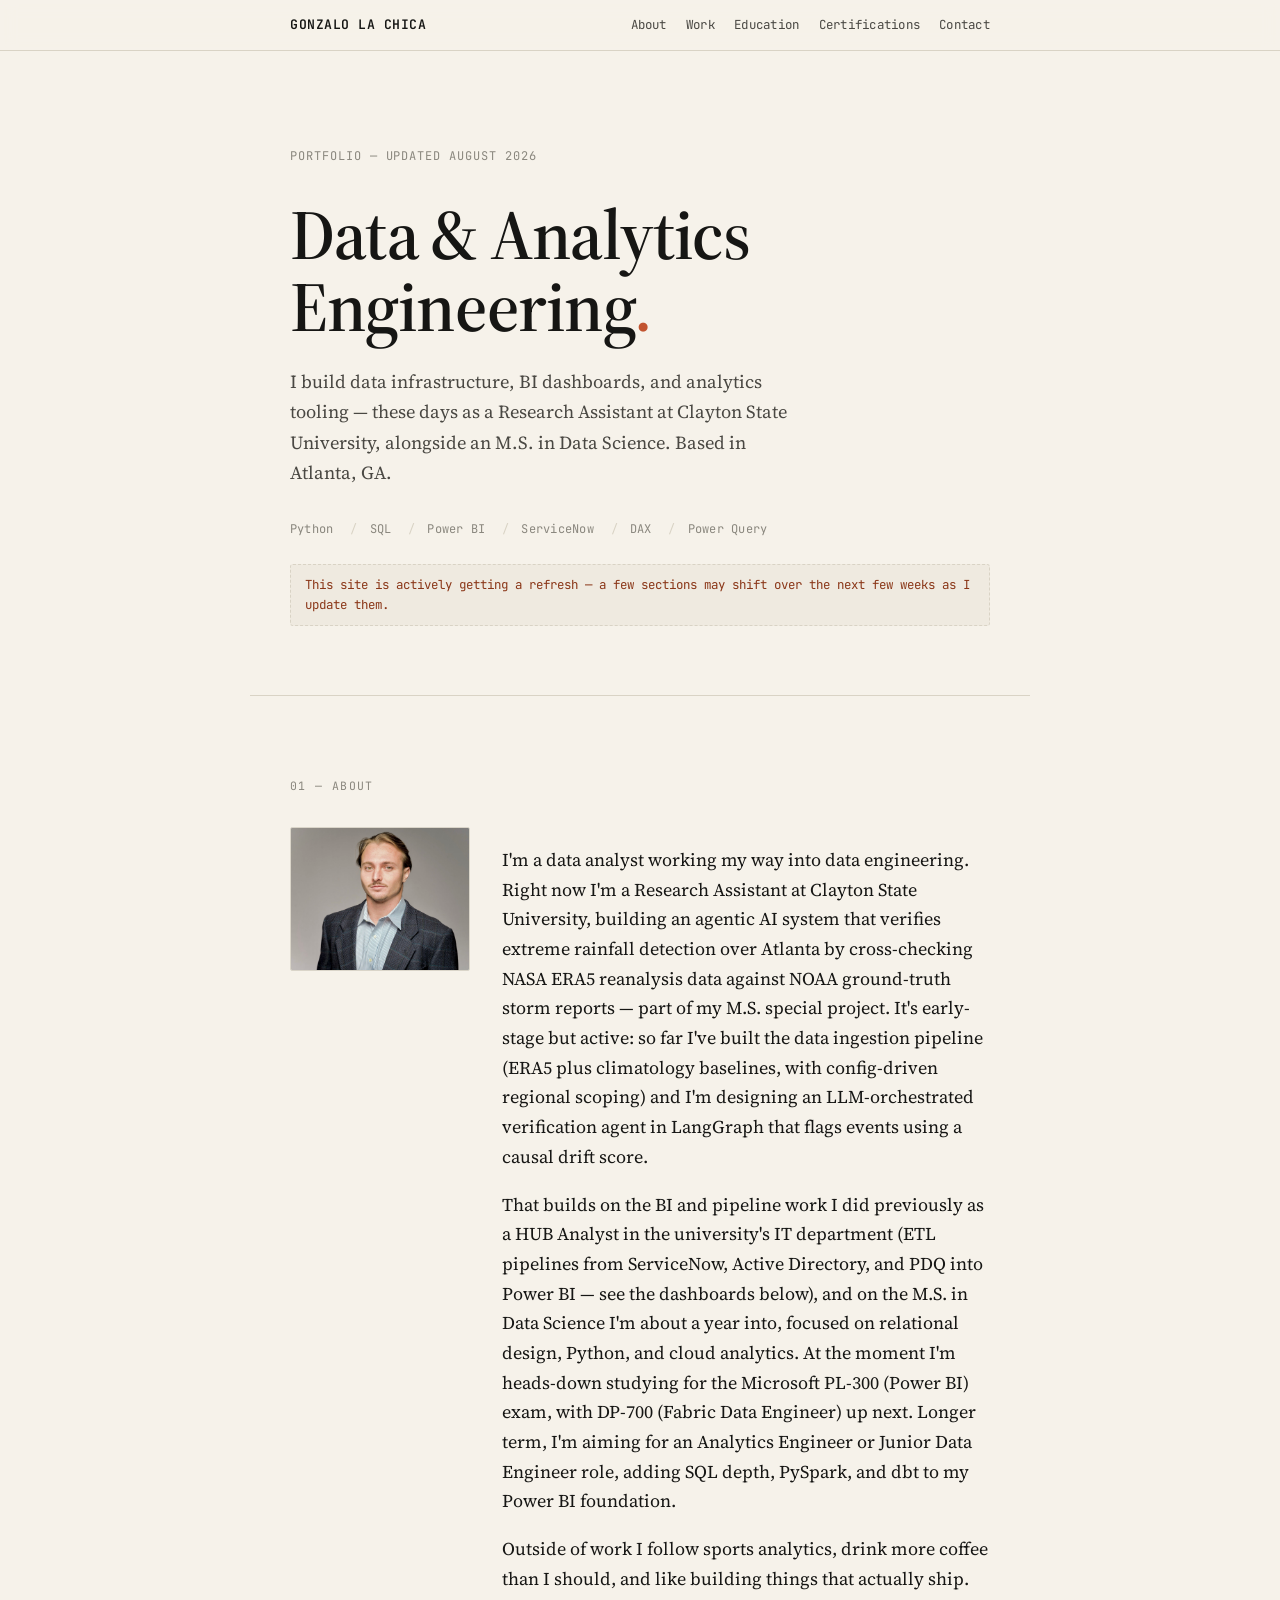
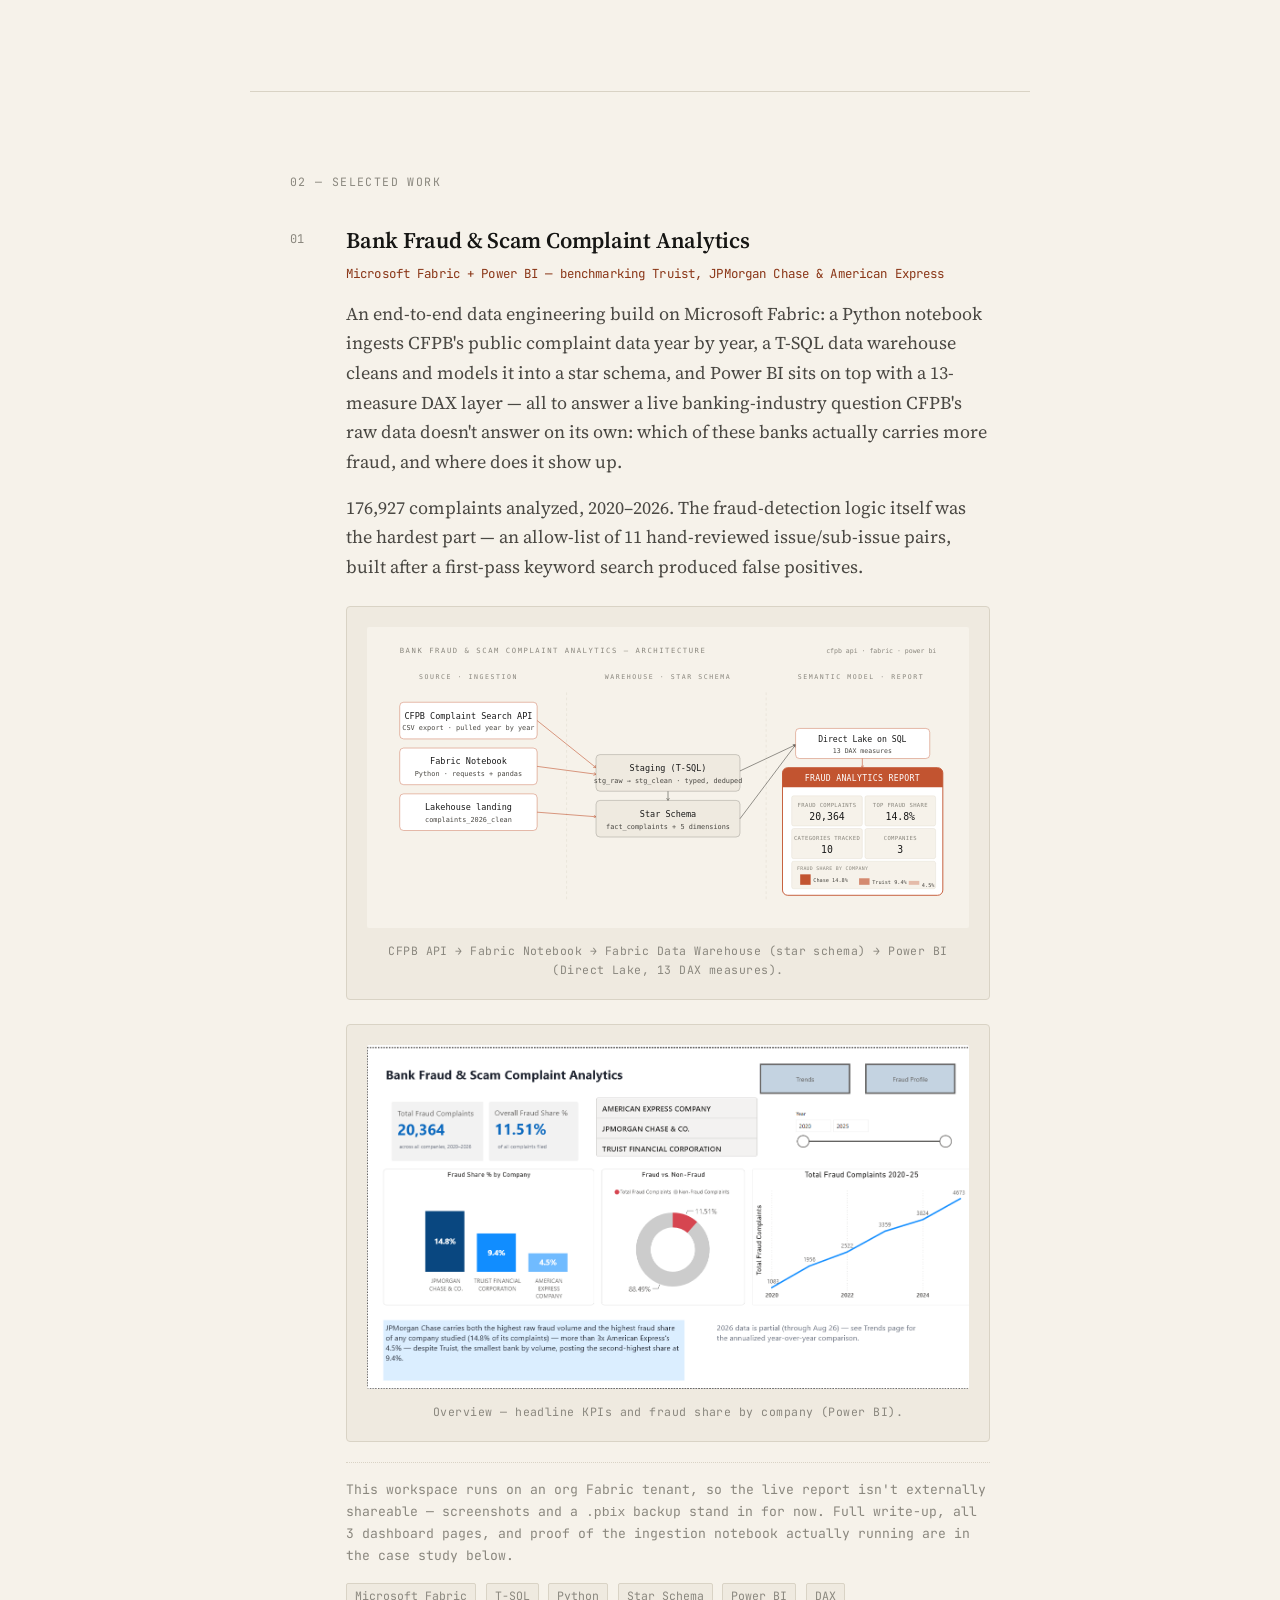
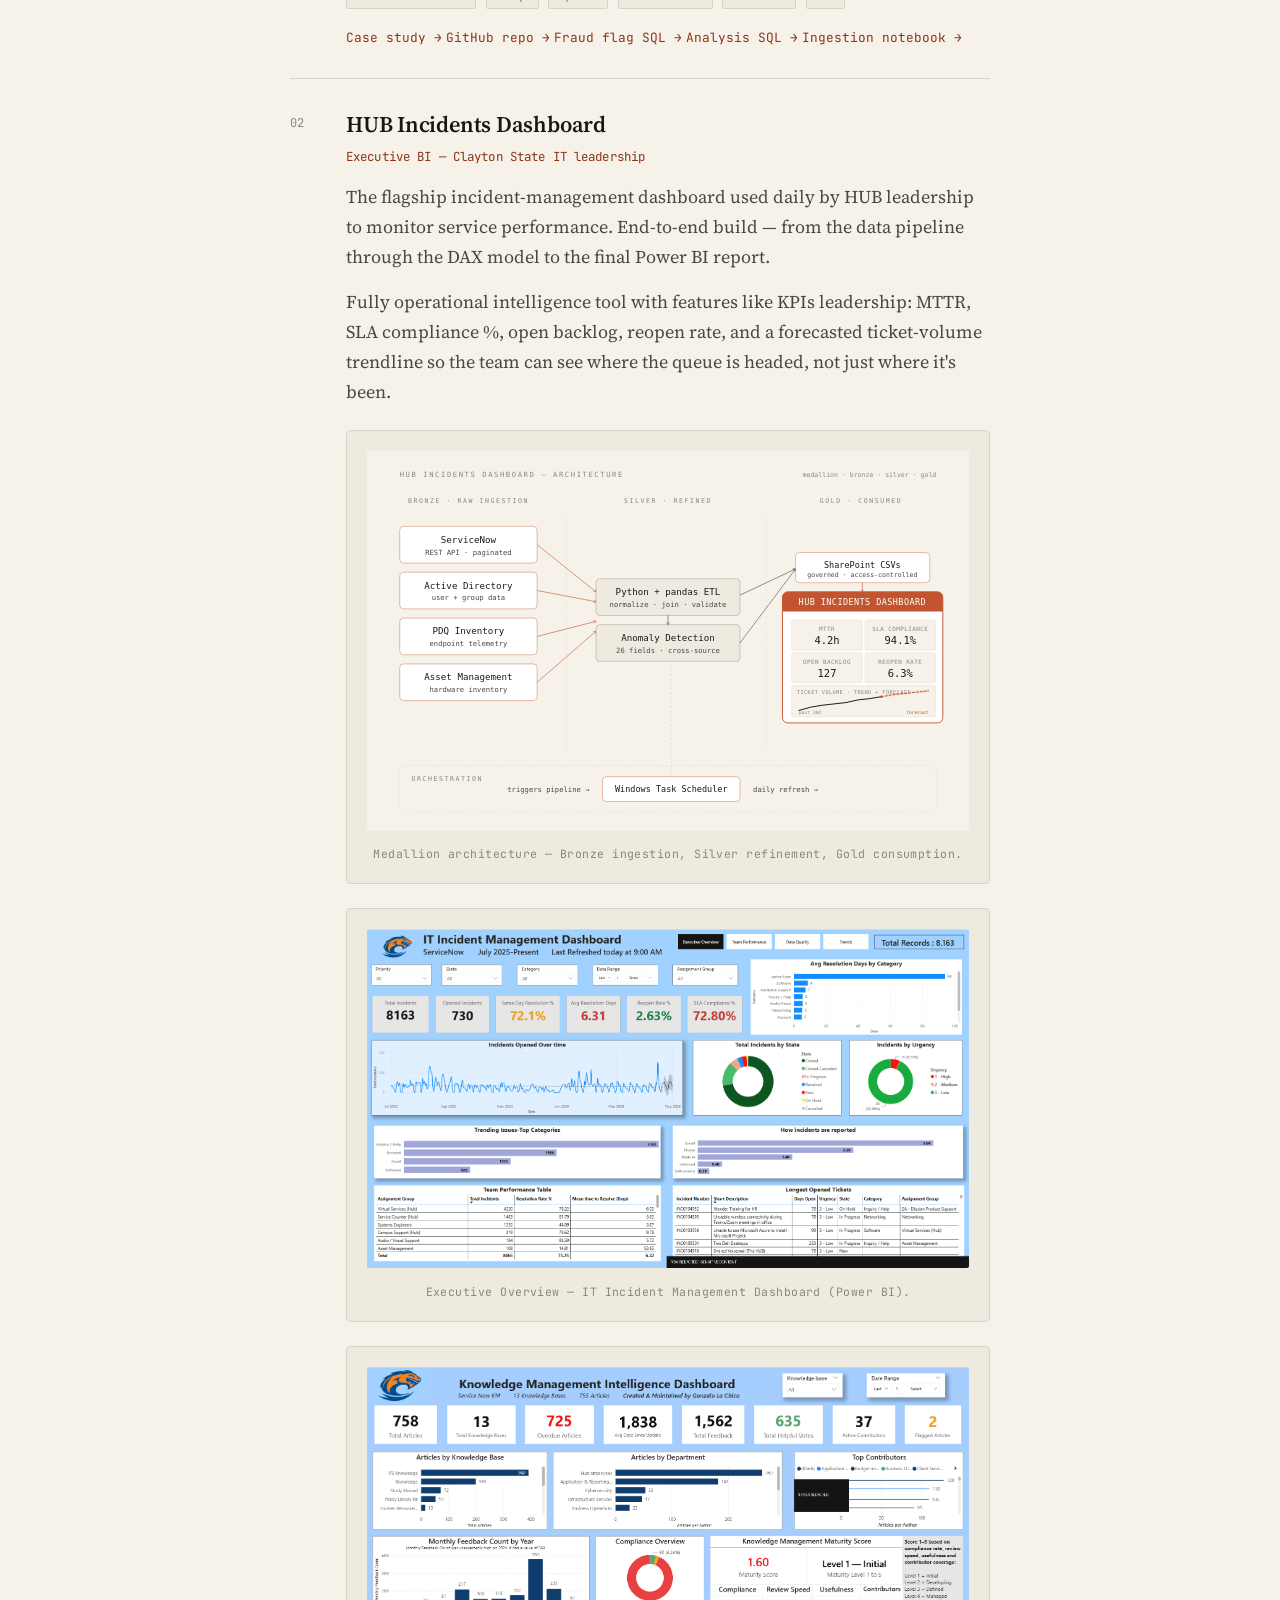
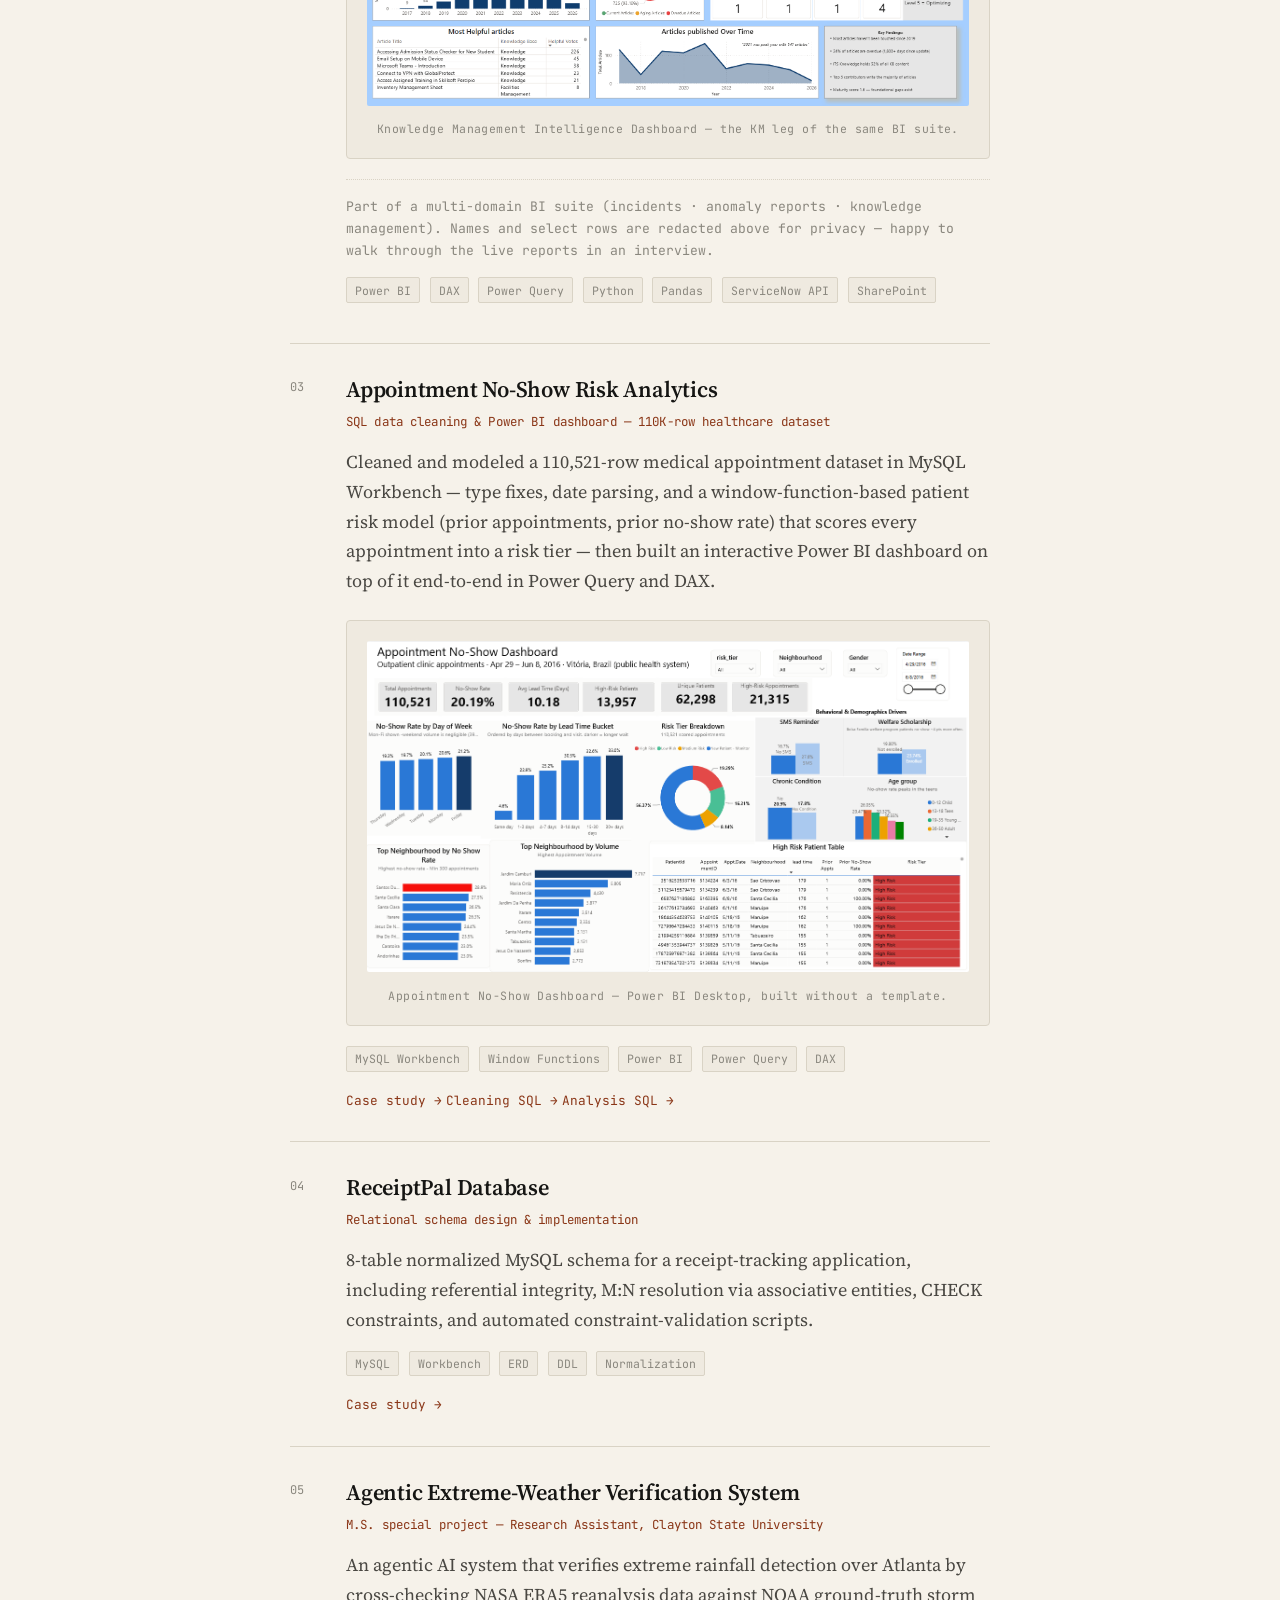
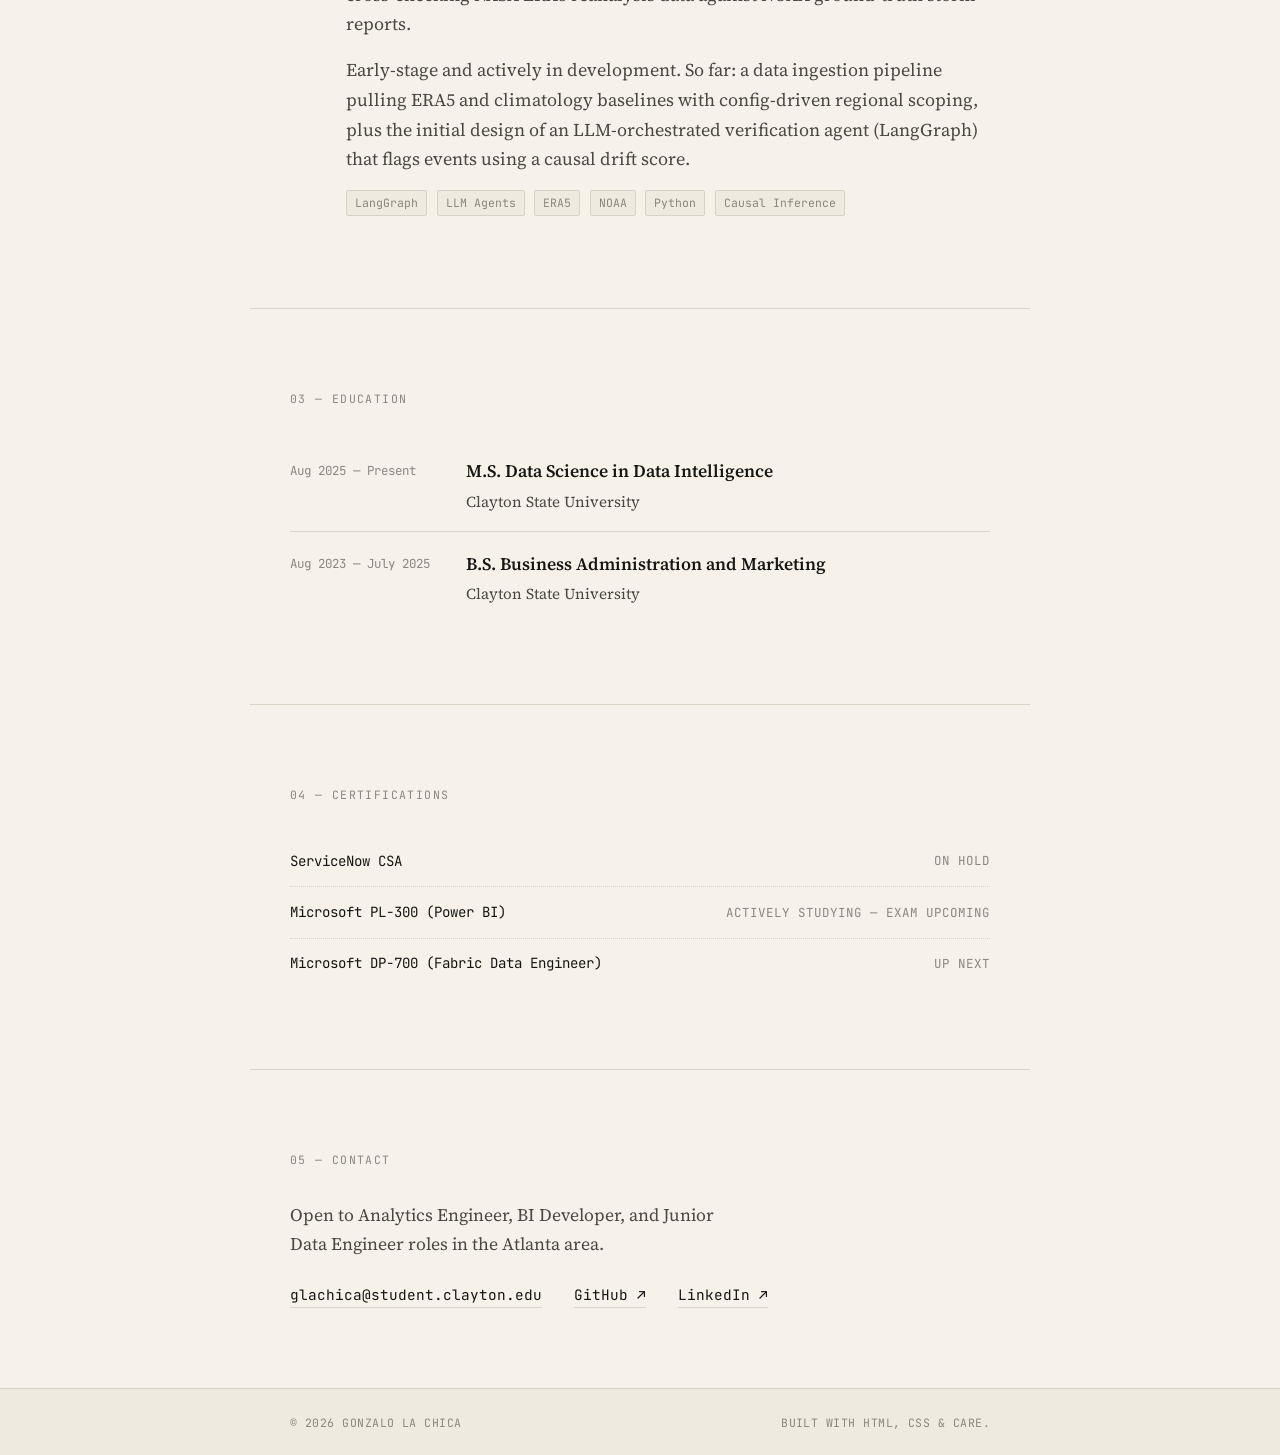
==== commit 0e19f1c6: "Add Bank Fraud & Scam Complaint Analytics as featured portfolio project" ====
--- a/index.html
+++ b/index.html
@@ -136,6 +136,7 @@
             </div>
             <div class="project__links">
               <a href="bank-fraud-case-study.html">Case study →</a>
+              <a href="https://github.com/gonzalolachica/bank-fraud-complaint-analytics" target="_blank" rel="noopener">GitHub repo →</a>
               <a href="sql/bank_fraud_08_build_dim_issue.sql">Fraud flag SQL →</a>
               <a href="sql/bank_fraud_17_analysis_company_category_crosstab.sql">Analysis SQL →</a>
               <a href="notebooks/bank_fraud_ingest_cfpb_complaints.ipynb">Ingestion notebook →</a>
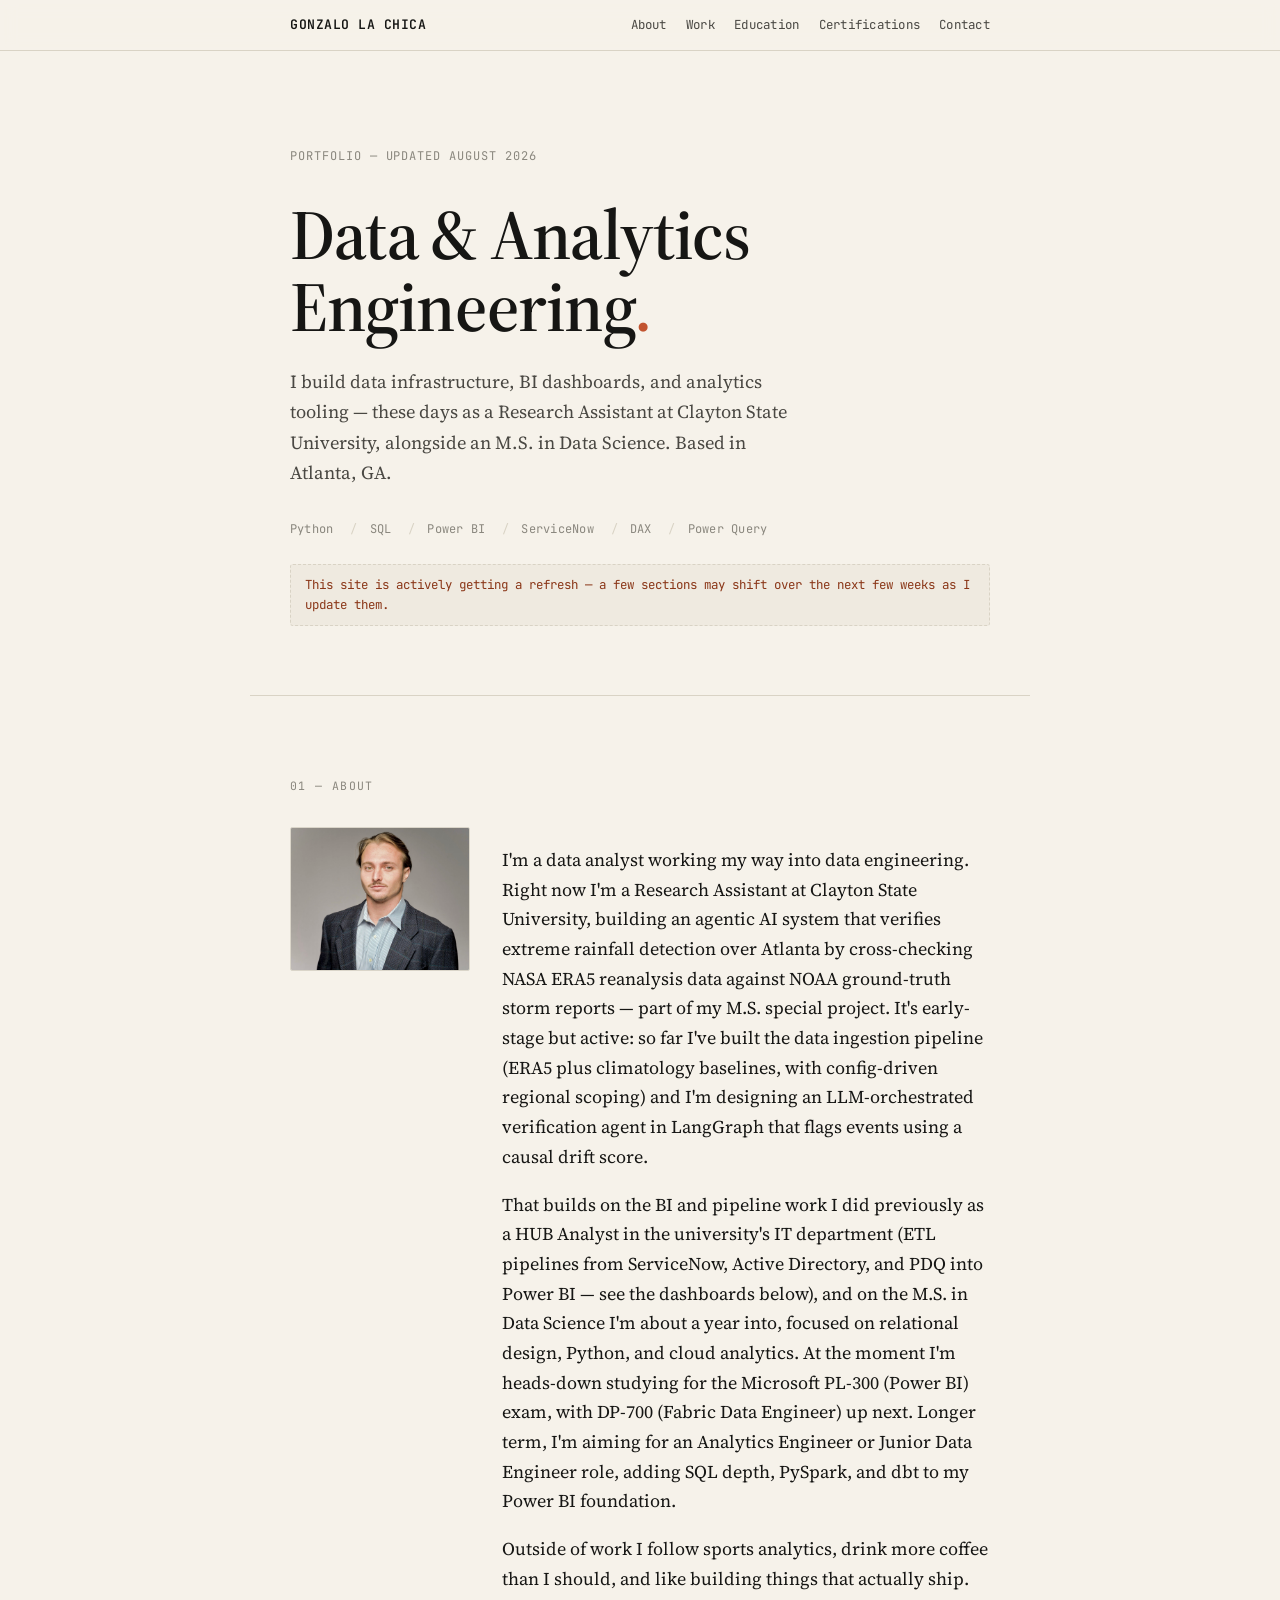
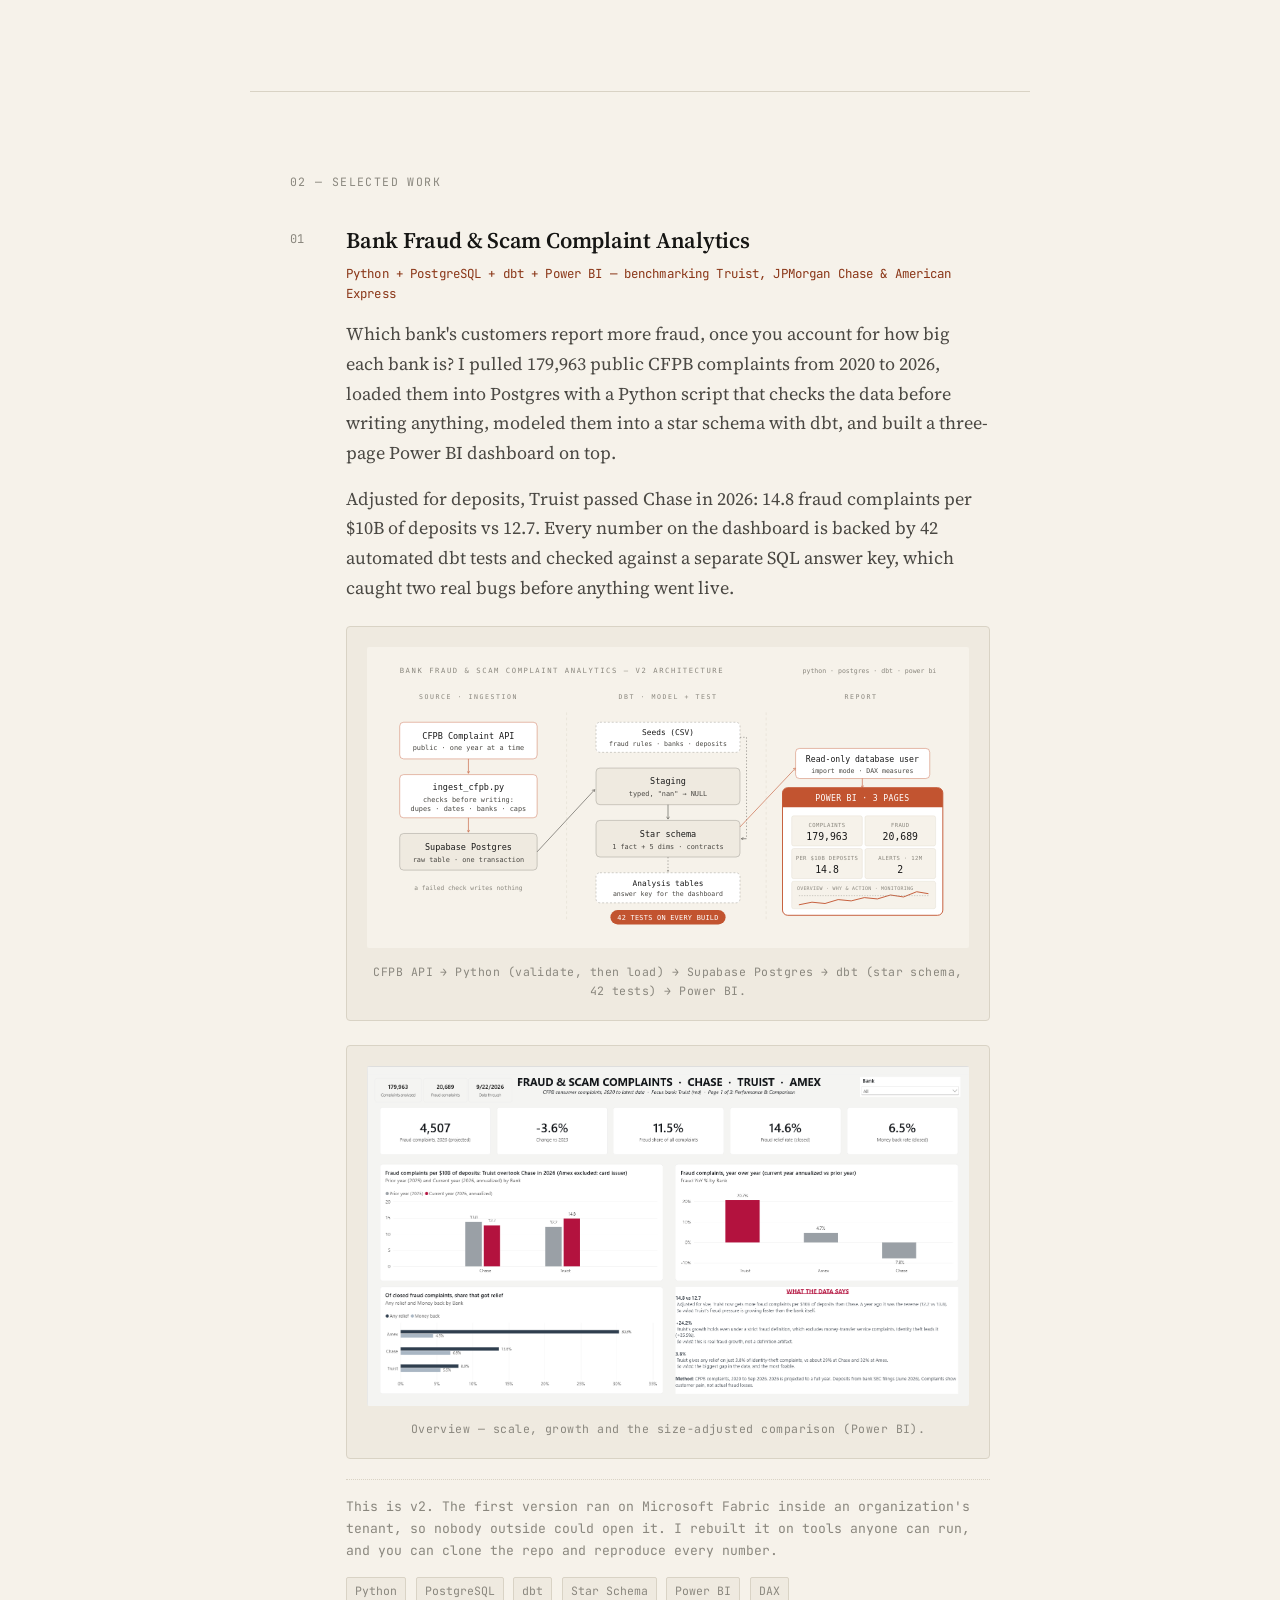
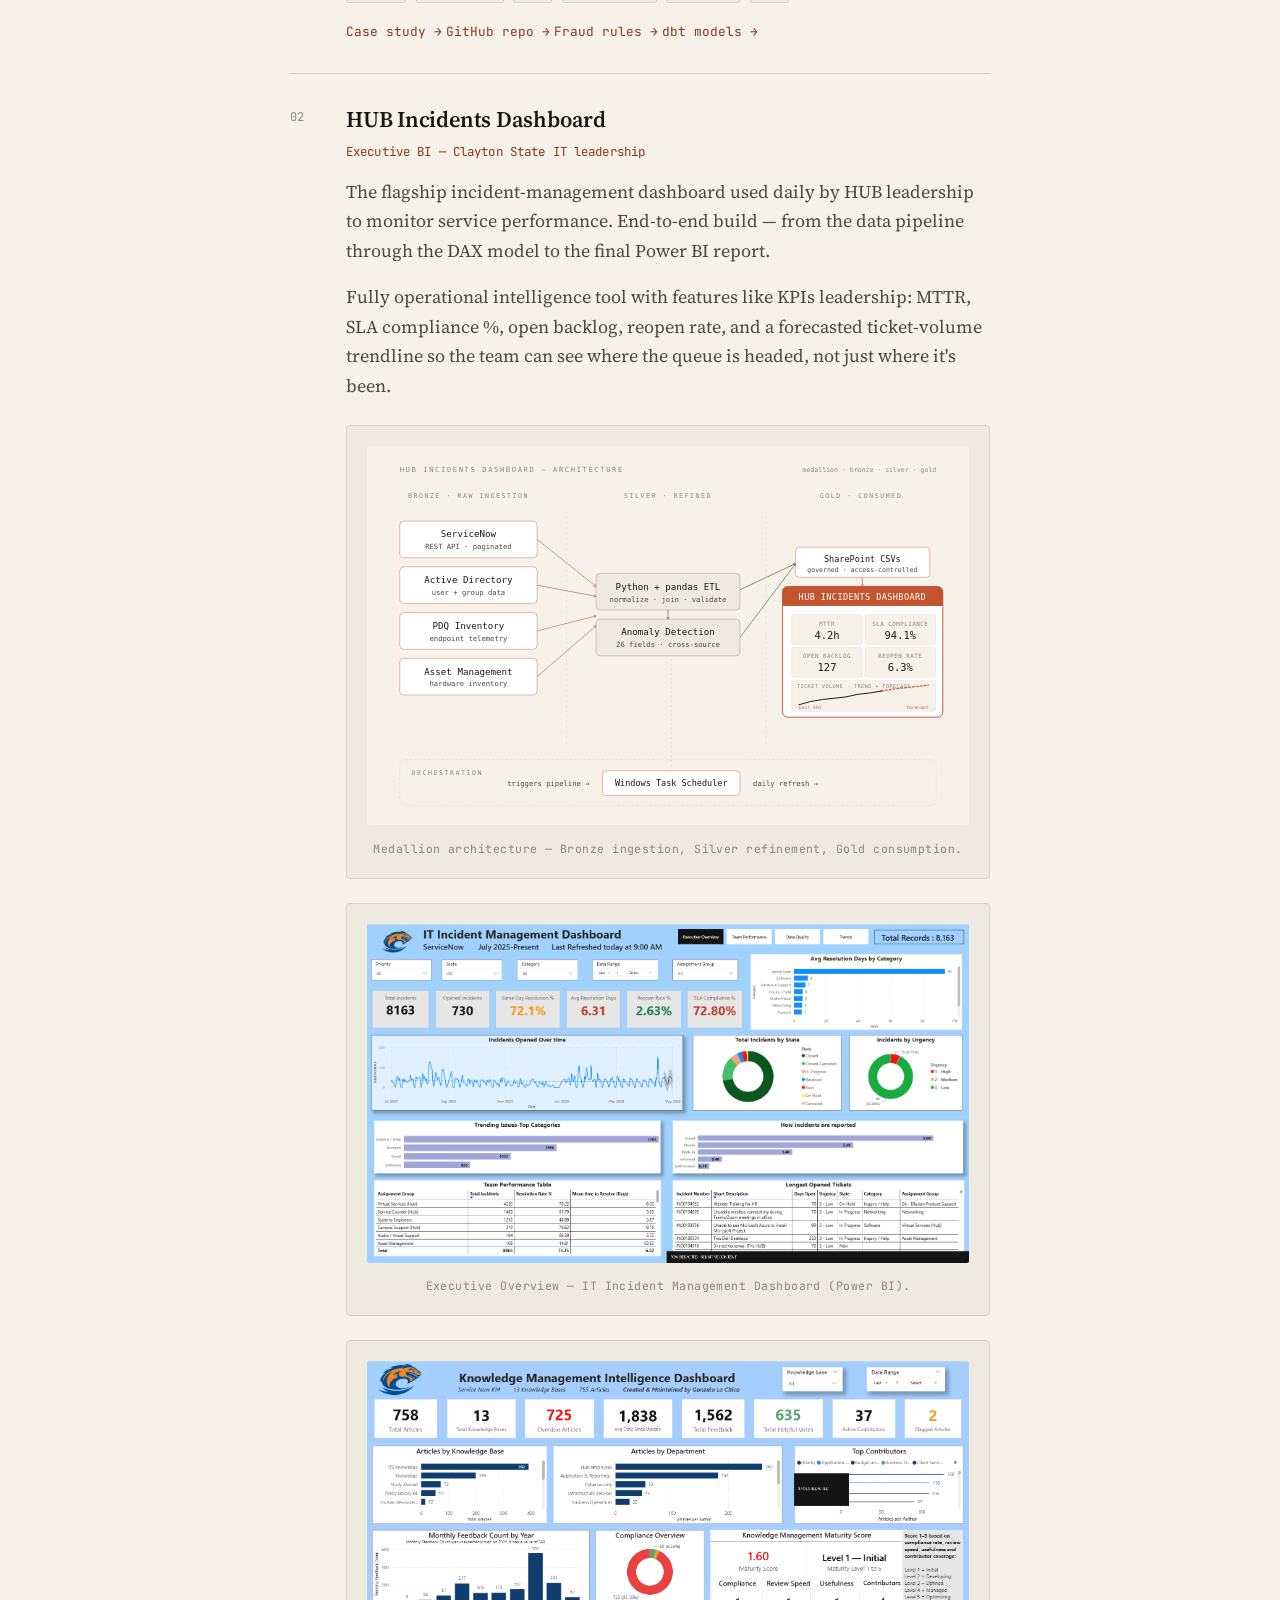
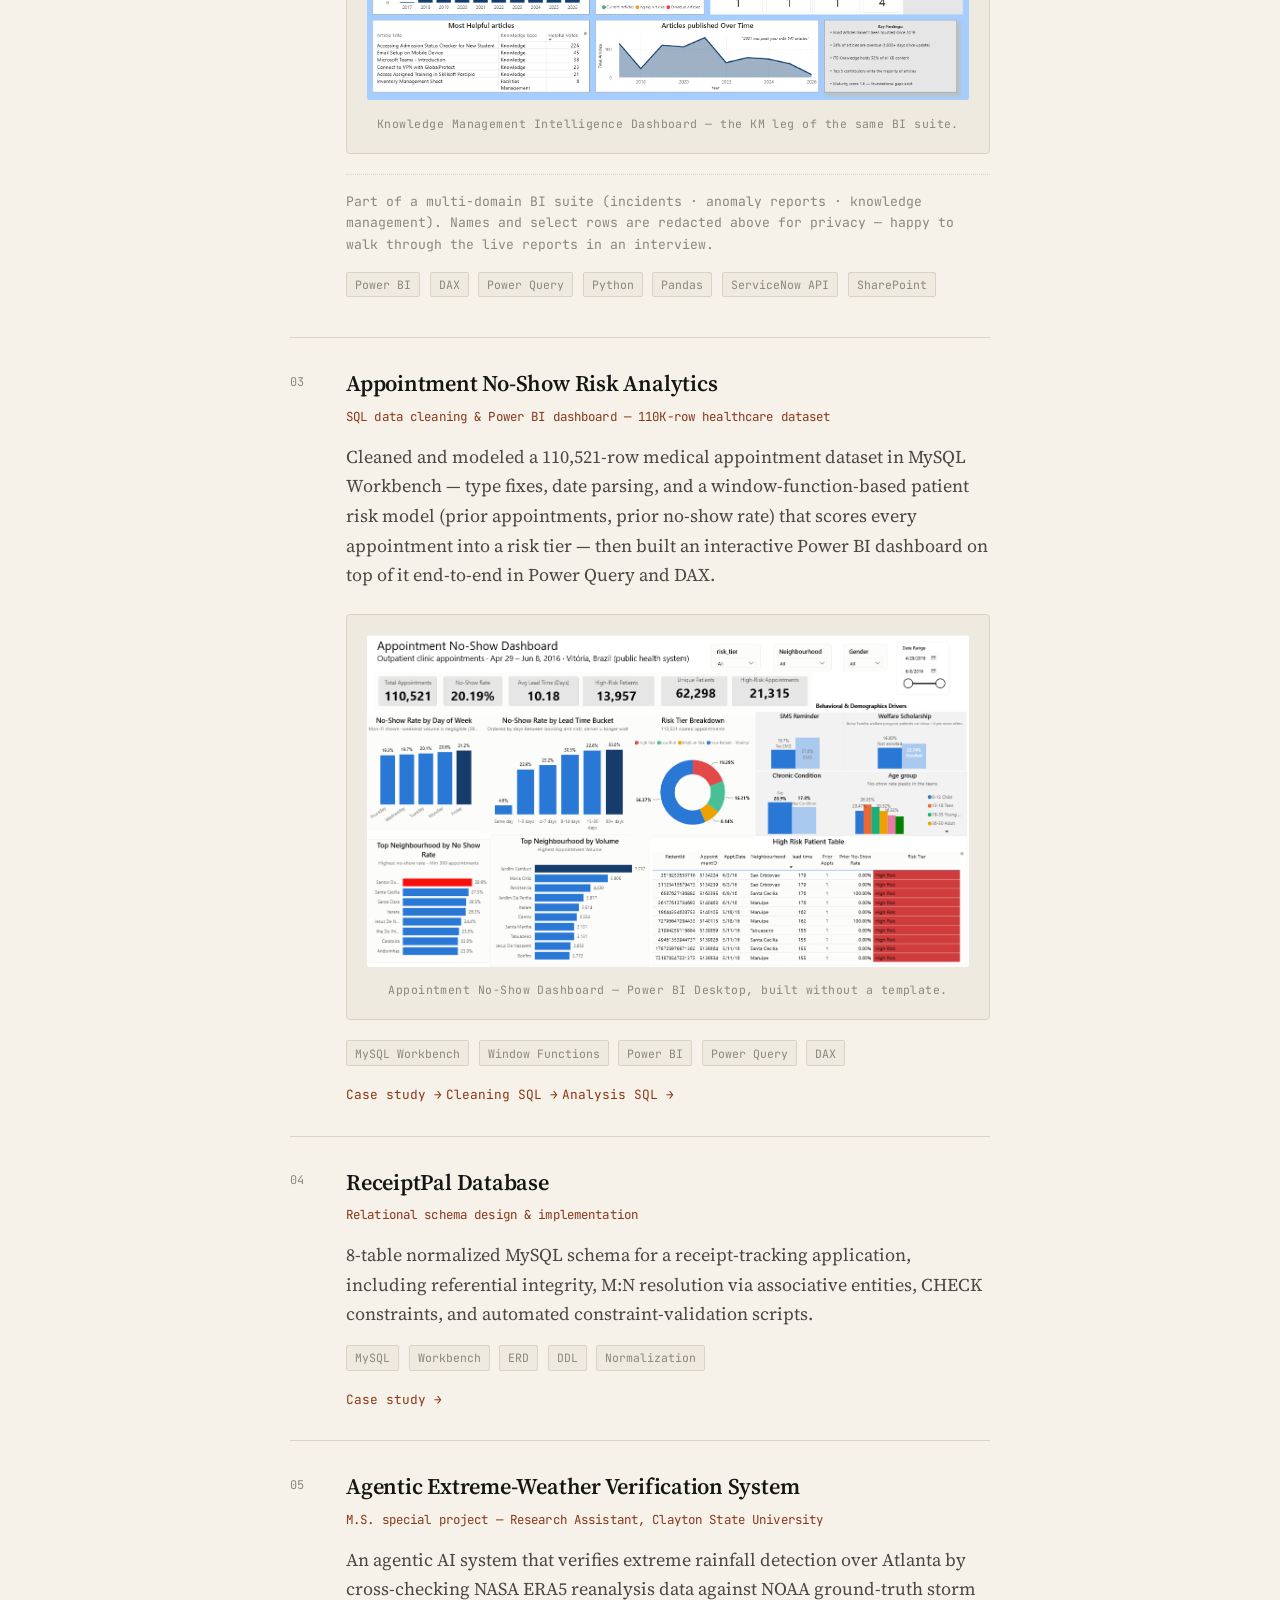
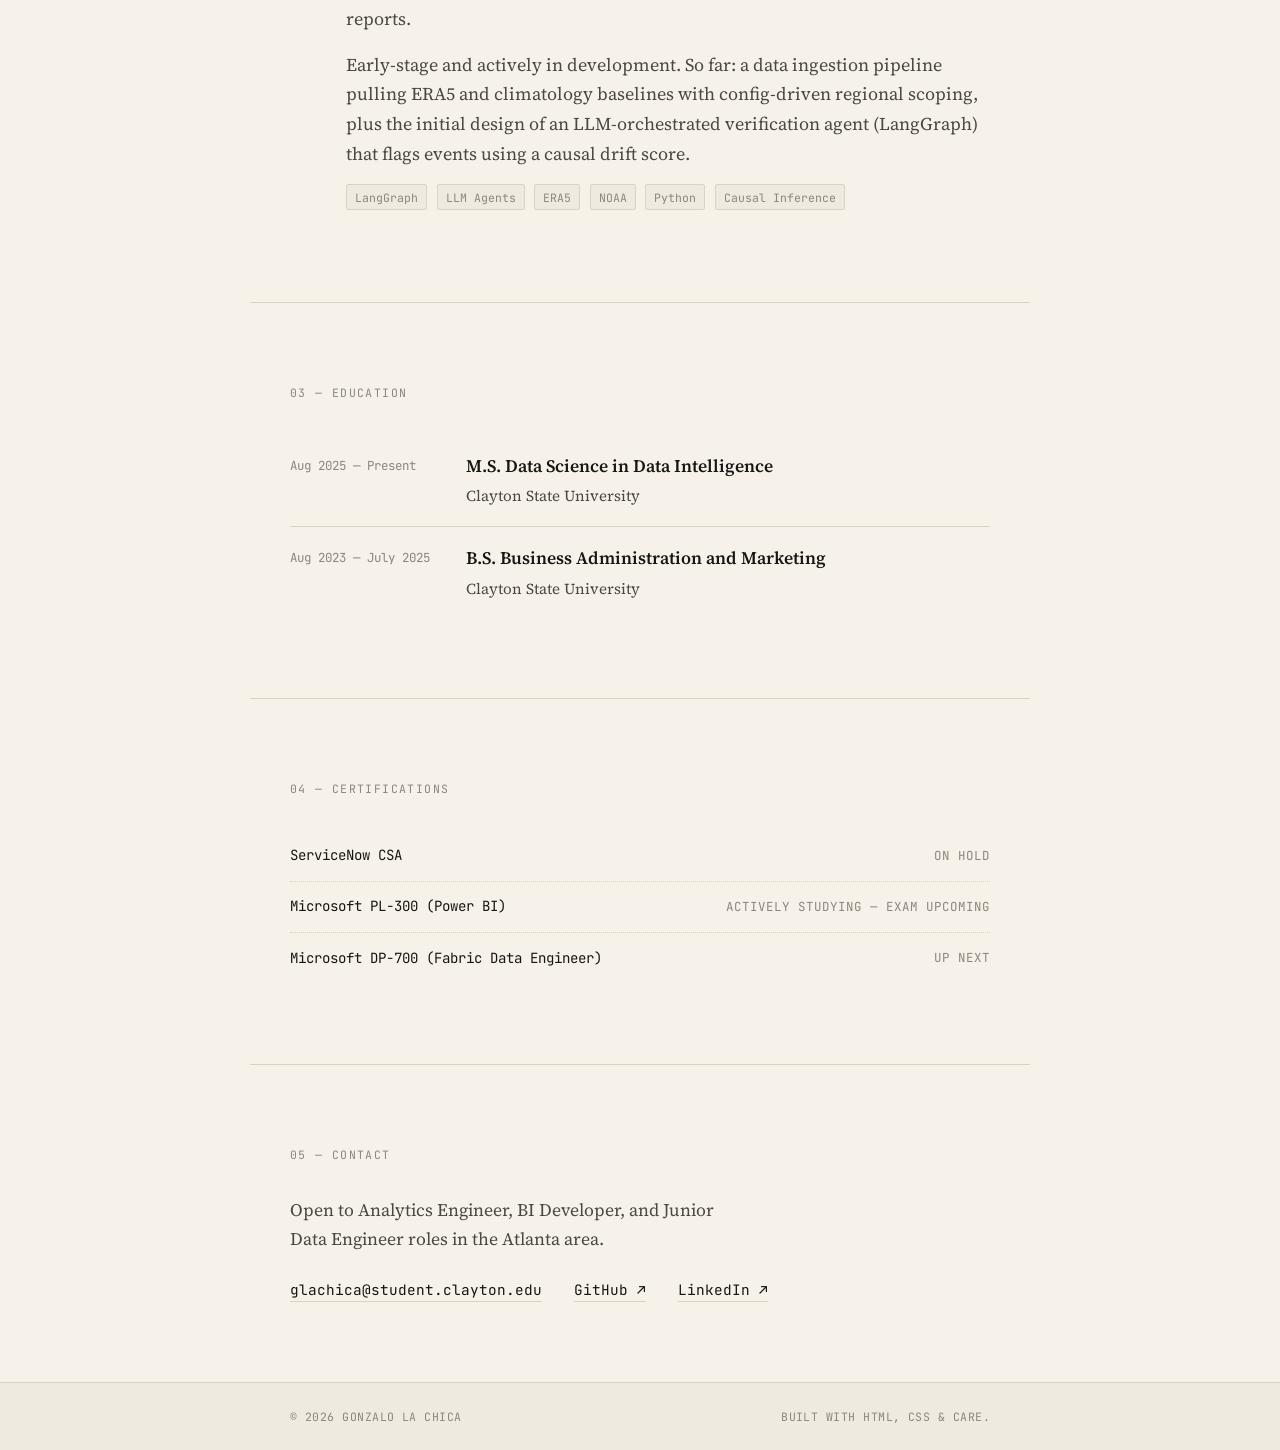
==== commit c94546b7: "Replace bank fraud project with v2" ====
--- a/index.html
+++ b/index.html
@@ -96,50 +96,47 @@
           <div class="project__index">01</div>
           <div class="project__content">
             <h3 class="project__title">Bank Fraud &amp; Scam Complaint Analytics</h3>
-            <p class="project__kicker">Microsoft Fabric + Power BI — benchmarking Truist, JPMorgan Chase &amp; American Express</p>
-            <p class="project__desc">
-              An end-to-end data engineering build on Microsoft Fabric: a Python
-              notebook ingests CFPB's public complaint data year by year, a T-SQL
-              data warehouse cleans and models it into a star schema, and Power BI
-              sits on top with a 13-measure DAX layer — all to answer a live
-              banking-industry question CFPB's raw data doesn't answer on its own:
-              which of these banks actually carries more fraud, and where does it
-              show up.
-            </p>
-            <p class="project__desc">
-              176,927 complaints analyzed, 2020–2026. The fraud-detection logic
-              itself was the hardest part — an allow-list of 11 hand-reviewed
-              issue/sub-issue pairs, built after a first-pass keyword search
-              produced false positives.
-            </p>
-
-            <div class="project__figure">
-              <img src="assets/bank-fraud-architecture.svg" alt="Architecture diagram: CFPB Complaint Search API flows through a Fabric Notebook into a lakehouse, then a T-SQL staging and star schema build in a Fabric Data Warehouse, then Direct Lake on SQL into a Power BI fraud analytics report with KPI tiles and a fraud-share-by-company mini chart." />
-              <figcaption>CFPB API → Fabric Notebook → Fabric Data Warehouse (star schema) → Power BI (Direct Lake, 13 DAX measures).</figcaption>
-            </div>
-
-            <div class="project__figure">
-              <img src="assets/bank-fraud-overview.png" alt="Fraud Analytics Report — Overview page in Power BI, showing headline KPIs, fraud share by company, and a 2020–2025 trend teaser." />
-              <figcaption>Overview — headline KPIs and fraud share by company (Power BI).</figcaption>
+            <p class="project__kicker">Python + PostgreSQL + dbt + Power BI — benchmarking Truist, JPMorgan Chase &amp; American Express</p>
+            <p class="project__desc">
+              Which bank's customers report more fraud, once you account for how
+              big each bank is? I pulled 179,963 public CFPB complaints from 2020
+              to 2026, loaded them into Postgres with a Python script that checks
+              the data before writing anything, modeled them into a star schema
+              with dbt, and built a three-page Power BI dashboard on top.
+            </p>
+            <p class="project__desc">
+              Adjusted for deposits, Truist passed Chase in 2026: 14.8 fraud
+              complaints per $10B of deposits vs 12.7. Every number on the
+              dashboard is backed by 42 automated dbt tests and checked against
+              a separate SQL answer key, which caught two real bugs before
+              anything went live.
+            </p>
+
+            <div class="project__figure">
+              <img src="assets/bank-fraud-v2-architecture.svg" alt="Architecture diagram: the CFPB complaint API feeds a Python script that validates the data and loads a raw table in Supabase Postgres in one transaction. dbt cleans it, builds a star schema with contracts and 42 tests, and Power BI reads it through a read-only user." />
+              <figcaption>CFPB API → Python (validate, then load) → Supabase Postgres → dbt (star schema, 42 tests) → Power BI.</figcaption>
+            </div>
+
+            <div class="project__figure">
+              <img src="assets/bank-fraud-v2-overview.png" alt="Overview page of the Power BI dashboard: header counters, KPI cards and fraud complaints per $10B of deposits for Chase and Truist." />
+              <figcaption>Overview — scale, growth and the size-adjusted comparison (Power BI).</figcaption>
             </div>
 
             <p class="project__desc project__desc--muted">
-              This workspace runs on an org Fabric tenant, so the live report
-              isn't externally shareable — screenshots and a <code>.pbix</code>
-              backup stand in for now. Full write-up, all 3 dashboard pages, and
-              proof of the ingestion notebook actually running are in the case
-              study below.
-            </p>
-
-            <div class="project__tags">
-              <span>Microsoft Fabric</span><span>T-SQL</span><span>Python</span><span>Star Schema</span><span>Power BI</span><span>DAX</span>
+              This is v2. The first version ran on Microsoft Fabric inside an
+              organization's tenant, so nobody outside could open it. I rebuilt it
+              on tools anyone can run, and you can clone the repo and reproduce
+              every number.
+            </p>
+
+            <div class="project__tags">
+              <span>Python</span><span>PostgreSQL</span><span>dbt</span><span>Star Schema</span><span>Power BI</span><span>DAX</span>
             </div>
             <div class="project__links">
               <a href="bank-fraud-case-study.html">Case study →</a>
-              <a href="https://github.com/gonzalolachica/bank-fraud-complaint-analytics" target="_blank" rel="noopener">GitHub repo →</a>
-              <a href="sql/bank_fraud_08_build_dim_issue.sql">Fraud flag SQL →</a>
-              <a href="sql/bank_fraud_17_analysis_company_category_crosstab.sql">Analysis SQL →</a>
-              <a href="notebooks/bank_fraud_ingest_cfpb_complaints.ipynb">Ingestion notebook →</a>
+              <a href="https://github.com/gonzalolachica/bank-fraud-complaint-analytics-v2" target="_blank" rel="noopener">GitHub repo →</a>
+              <a href="https://github.com/gonzalolachica/bank-fraud-complaint-analytics-v2/blob/main/fraud_analytics/seeds/fraud_issue_allowlist.csv" target="_blank" rel="noopener">Fraud rules →</a>
+              <a href="https://github.com/gonzalolachica/bank-fraud-complaint-analytics-v2/tree/main/fraud_analytics/models" target="_blank" rel="noopener">dbt models →</a>
             </div>
           </div>
         </article>
